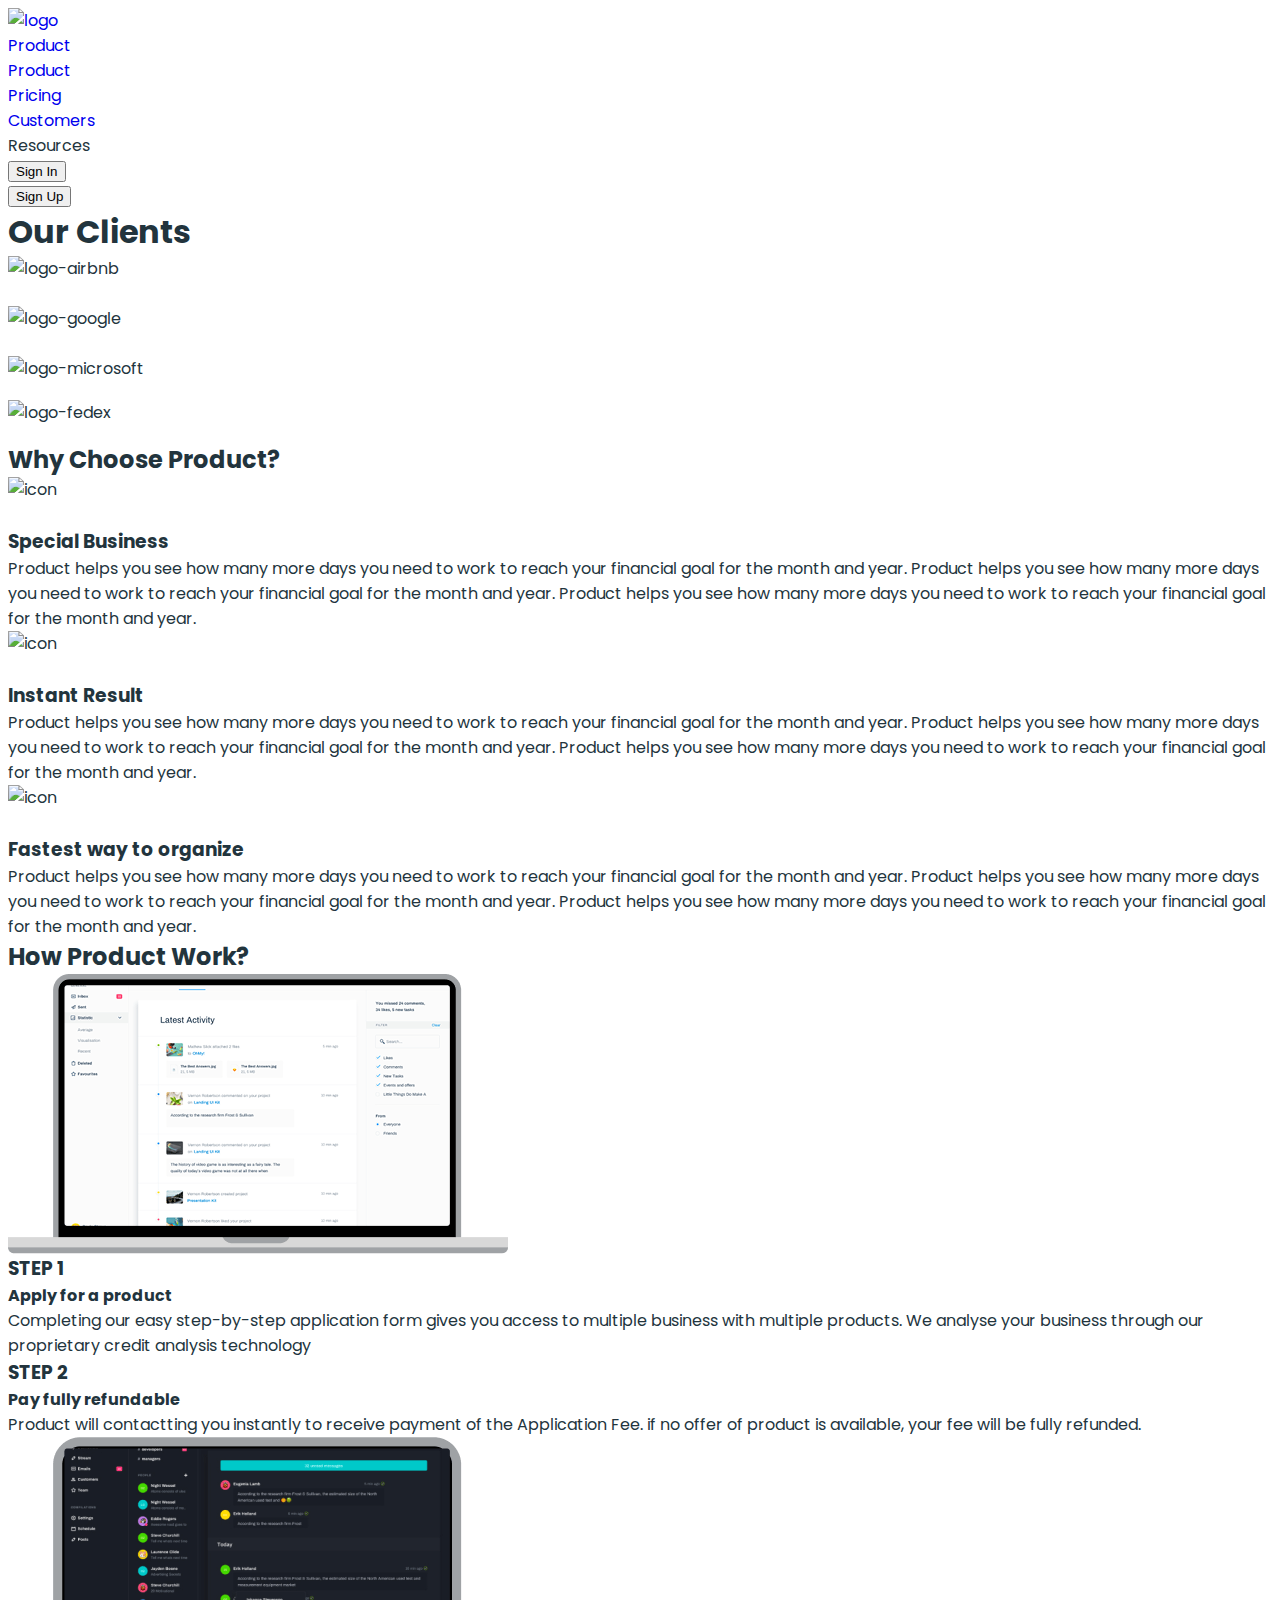
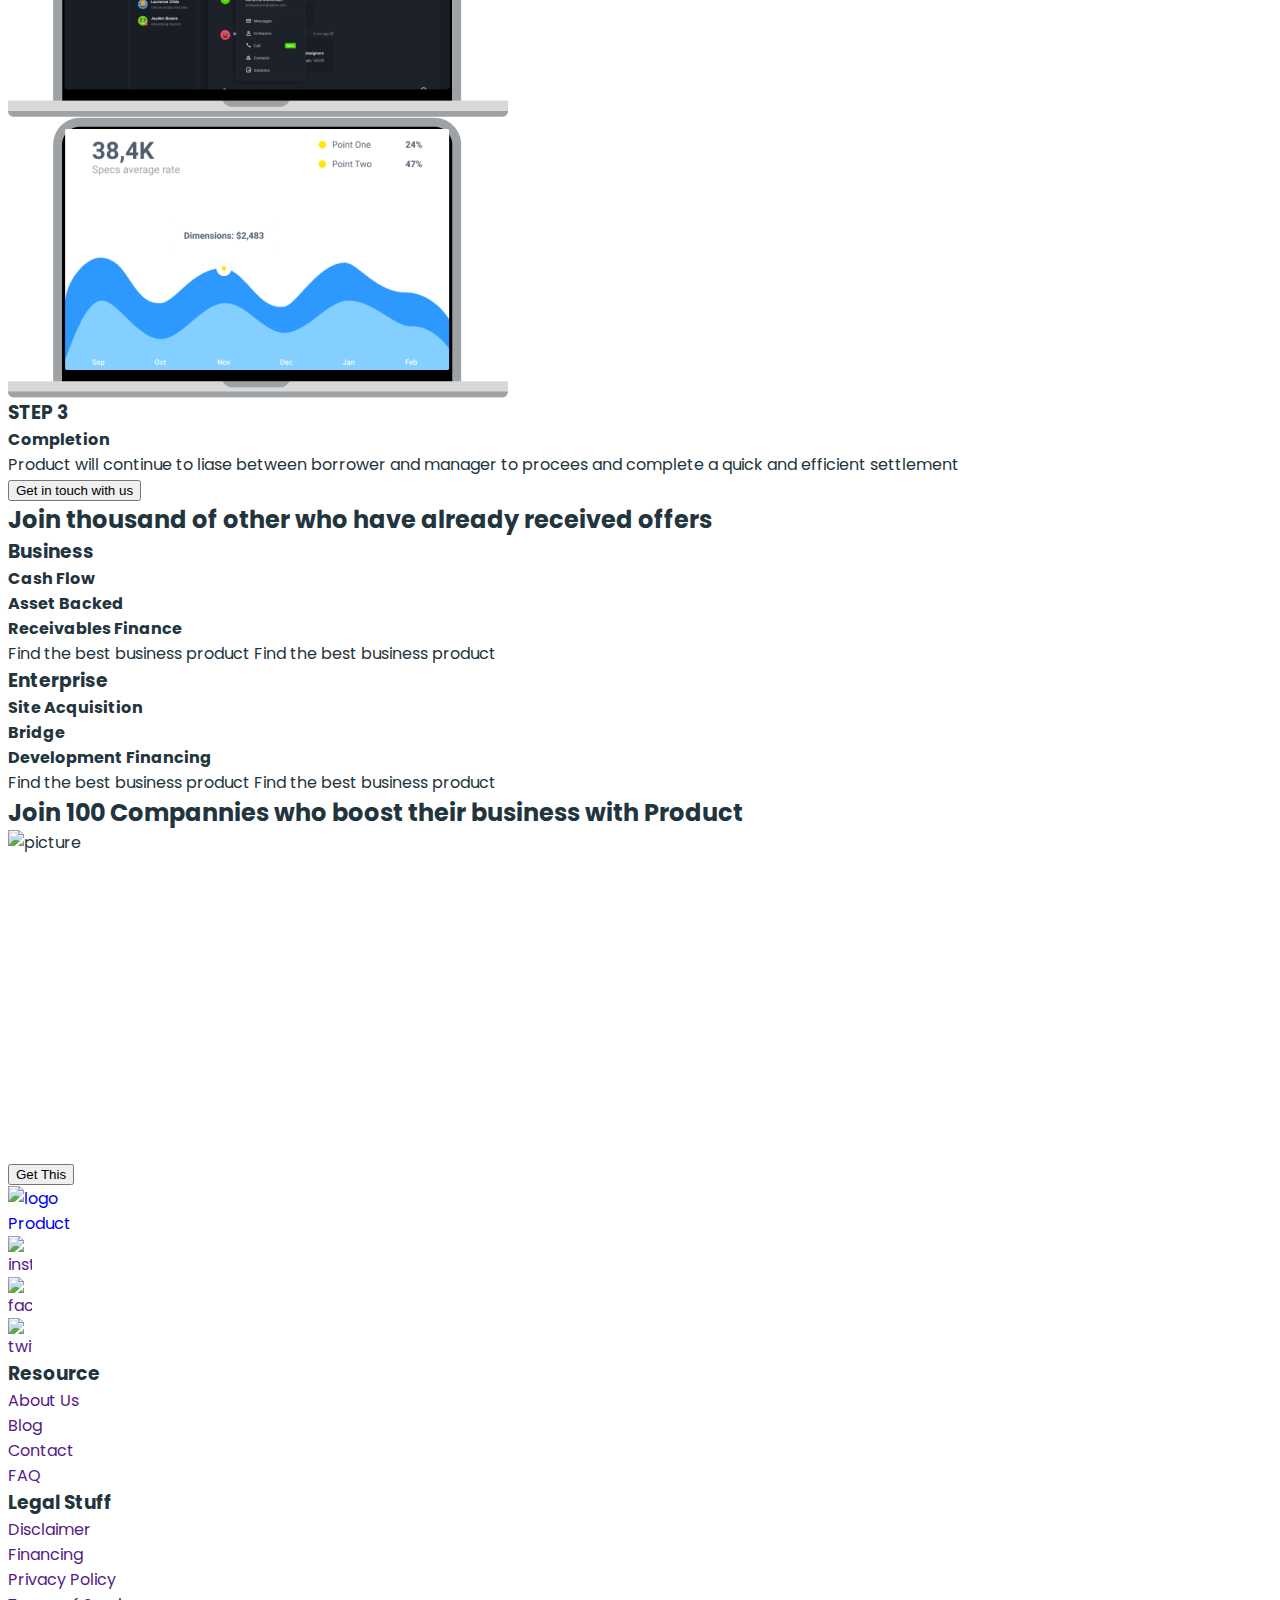
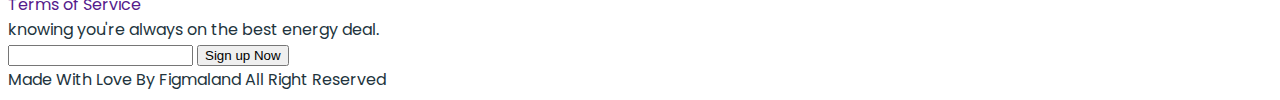
==== customers.html @ 7a098028 "01.03.25" ====
<!DOCTYPE html>
<html lang="en">

<head>
    <meta charset="UTF-8" />
    <meta name="viewport" content="width=device-width, initial-scale=1.0" />
    <link rel="stylesheet" href="https://cdnjs.cloudflare.com/ajax/libs/modern-normalize/3.0.1/modern-normalize.min.css"
        integrity="sha512-q6WgHqiHlKyOqslT/lgBgodhd03Wp4BEqKeW6nNtlOY4quzyG3VoQKFrieaCeSnuVseNKRGpGeDU3qPmabCANg=="
        crossorigin="anonymous" referrerpolicy="no-referrer" />
    <link rel="preconnect" href="https://fonts.googleapis.com">
    <link rel="preconnect" href="https://fonts.gstatic.com" crossorigin>
    <link href="https://fonts.googleapis.com/css2?family=Inter:opsz,wght@500;700&family=Montserrat:wght@400;500;600;700&family=Poppins:wght@400;500;600;700;800&family=Roboto:wght@400;500;700&display=swap" rel="stylesheet">
    <link rel="stylesheet" href="./css/style.css">
    <title>Bisness promotion</title>
</head>

<body>
    <!-- #region header -->
    <header>
        <nav>
            <a href="./index.html"><img src="./images/logo/logo.png" alt="logo" />Product</a>
            <ul>
                <li><a href="./index.html">Product</a></li>
                <li><a href="./pricing.html">Pricing</a></li>
                <li><a href="./customers.html">Customers</a></li>
                <li><a href="./resources.html"></a>Resources</li>
            </ul>
        </nav>
        <ul>
            <li><button type="button">Sign In</button></li>
            <li><button type="button">Sign Up</button></li>
        </ul>
    </header>
    <!-- #endregion header -->
    <main>
        <!-- #region clients -->
        <section>
            <h1>Our Clients</h1>
            <ul>
                <li><img src="./images/logo/logo-airbnb.png" alt="logo-airbnb" width="159" height="50"></li>
                <li><img src="./images/logo/logo-google.png" alt="logo-google" width="146" height="50"></li>
                <li><img src="./images/logo/logo-microsoft.png" alt="logo-microsoft" width="213" height="44"></li>
                <li><img src="./images/logo/logo-fedex.png" alt="logo-fedex" width="140" height="42"></li>
            </ul>
            <!-- #endregion clients -->
        </section>
        <!-- #region choose product -->
        <section>
            <h2>Why Choose Product?</h2>
            <ul>
                <li><img src="./images/logo/icon-one.png" alt="icon" width="50" height="50">
                    <h3>Special Business</h3>
                    <p>Product helps you see how many
                        more days you need to work
                        to reach your financial goal
                        for the month and year.
                        Product helps you see how many
                        more days you need to work
                        to reach your financial goal
                        for the month and year.
                        Product helps you see how many
                        more days you need to work
                        to reach your financial goal
                        for the month and year.</p>
                </li>
                <li><img src="./images/logo/icon-two.png" alt="icon" width="50" height="50">
                    <h3>Instant Result</h3>
                    <p>Product helps you see how many
                        more days you need to work
                        to reach your financial goal
                        for the month and year.
                        Product helps you see how many
                        more days you need to work
                        to reach your financial goal
                        for the month and year.
                        Product helps you see how many
                        more days you need to work
                        to reach your financial goal
                        for the month and year.</p>
                </li>
                <li><img src="./images/logo/icon-three.png" alt="icon" width="50" height="50">
                    <h3>Fastest way to organize</h3>
                    <p>Product helps you see how many
                        more days you need to work
                        to reach your financial goal
                        for the month and year.
                        Product helps you see how many
                        more days you need to work
                        to reach your financial goal
                        for the month and year.
                        Product helps you see how many
                        more days you need to work
                        to reach your financial goal
                        for the month and year.</p>
                </li>
            </ul>
        </section>
        <!-- #end region choose product -->
        <!-- #region product work -->
        <section>
            <h2>How Product Work?</h2>
            <ul>
                <li><img src="./images/customers/mac-one.png" alt="macbook" width="500" height="280">
                    <h3>STEP 1</h3>
                    <h4>Apply for a product</h4>
                    <p>Completing our easy step-by-step application form gives you access to multiple business with
                        multiple
                        products. We analyse your business through our proprietary credit analysis technology </p>
                </li>
                <li>
                    <h3>STEP 2 </h3>
                    <h4>Pay fully refundable</h4>
                    <p>Product will contactting you instantly to receive payment of the Application Fee. if no offer of
                        product
                        is available, your fee will be fully refunded.</p>
                    <img src="./images/customers/mac-two.png" alt="macbook" width="500" height="280">
                </li>
                <li> <img src="./images/customers/mac-three.png" alt="macbook" width="500" height="280">
                    <h3>STEP 3</h3>
                    <h4>Completion</h4>
                    <p>Product will continue to liase between borrower and manager to procees and complete a quick and
                        efficient
                        settlement</p>
                </li>
            </ul>
            <button type="button">Get in touch with us</button>
        </section>
        <!-- #endregion product work -->
        <!-- #region received offers-->
        <section>
            <h2>Join thousand of other who have
                already received offers</h2>
            <ul>
                <li>
                    <img src="./images/logo/icon-business.png" alt="">
                    <h3>Business</h3>
                    <h4>Cash Flow</h4>
                    <h4>Asset Backed</h4>
                    <h4>Receivables Finance</h4>
                    <p>Find the best business product
                        Find the best business product</p>
                </li>
                <li>
                    <img src="./images/logo/icon-enterprise.png" alt="">
                    <h3>Enterprise</h3>
                    <h4>Site Acquisition</h4>
                    <h4>Bridge </h4>
                    <h4>Development Financing</h4>
                    <p>Find the best business product
                        Find the best business product</p>
                </li>
            </ul>
        </section>
        <!-- #endregion received offers-->
        <!-- #region joincompannies-->
        <section>
            <h2>Join 100 Compannies who boost their business with Product</h2>
            <img src="./images/pricing/picture.png" alt="picture" width="351" height="331">
            <button type="button">Get This</button>
        </section>
        <!-- #endregion joincompannies-->
    </main>
    <!-- #region footer-->
    <footer>
        <a href="./index.html"><img src="./images/logo/logo.png" alt="logo" />Product</a>
        <ul>
            <li>
                <a href=""><img src="./images/logo/instagram.png" alt="instagram" width="24" height="24" /></a>
            </li>
            <li>
                <a href=""><img src="./images/logo/facebook.png" alt="facebook" width="24" height="24" /></a>
            </li>
            <li>
                <a href=""><img src="./images/logo/twitter.png" alt="twitter" width="24" height="24" /></a>
            </li>
        </ul>
        <ul>
            <li>
                <ul>
                    <li>
                        <h3>Resource</h3>
                    </li>
                    <li><a href="">About Us</a></li>
                    <li><a href="">Blog</a></li>
                    <li><a href="">Contact</a></li>
                    <li><a href="">FAQ</a></li>
                </ul>
            </li>
            <li>
                <ul>
                    <li>
                        <h3>Legal Stuff</h3>
                    </li>
                    <li><a href="">Disclaimer</a></li>
                    <li><a href="">Financing</a></li>
                    <li><a href="">Privacy Policy</a></li>
                    <li><a href="">Terms of Service</a></li>
                </ul>
            </li>
        </ul>
        <p>knowing you're always on the best energy deal.</p>
        <input type="tel" />
        <button type="submit">Sign up Now</button>
        <p>Made With Love By Figmaland All Right Reserved</p>
    </footer>
    <!-- #endregion footer-->
</body>

</html>
---- css/style.css ----
*,
*::before,
*::after {
  box-sizing: border-box;
}

body {
  color: #22343d;
  background: #fff;
  font-family: 'Poppins', sans-serif;
}

ul,
ol {
  list-style-type: none;
  padding-left: 0;
  margin-top: 0;
  margin-bottom: 0;
}

h1,
h2,
h3,
h4,
h5,
h6,
p {
  margin-top: 0;
  margin-bottom: 0;
}

a {
  text-decoration: none;
}
img {
  display: block;
  max-width: 100%;
  height: auto;
}

.container {
  max-width: 1150px;
  padding: 0 20px;
  margin: 0 auto;
}

/* #region header */

.header-flex {
  display: flex;
  align-items: center;
}
.navigation {
  display: flex;
  align-items: center;
}

.link-header {
  display: flex;
  align-items: center;
  gap: 16px;
  font-weight: 700;
  font-size: 30px;
  line-height: 0.93333;
  color: #173a56;
  padding: 22px 0;
  margin-right: 237px;
}
.nav-list {
  display: flex;
  align-items: center;
  gap: 30px;
}

.nav-list a {
  display: block;
  font-weight: 400;
  font-size: 16px;
  line-height: 1.75;
  color: #22343d;
  padding: 26px 0;
}
.nav-list-item-one a {
  font-weight: 600;
}

.nav-list-button {
  display: flex;
  align-items: center;
  gap: 21px;
  margin-left: auto;
}

.button-one {
  font-weight: 600;
  font-size: 16px;
  text-align: center;
  color: #173a56;
  width: 105px;
  height: 42px;
  background: #fff;
  border-radius: 4px;
  border: 1px solid #bcd0e5;
  cursor: pointer;
}
.button-two {
  border-radius: 4px;
  width: 113px;
  height: 42px;
  background: #02897a;
  font-weight: 600;
  font-size: 16px;
  color: #fff;
  border: none;
  cursor: pointer;
}
/* #endregion header */

/* #region section one */

.section-one {
  padding: 25px 0 100px;
}
.section-one-title {
  font-weight: 700;
  font-size: 40px;
  line-height: 1.5;
  color: #22343d;
  margin-bottom: 18px;
}
.section-one-text {
  font-weight: 400;
  font-size: 18px;
  line-height: 1.55;
  color: #22343d;
  margin-bottom: 45px;
}
.section-one-wrapper-one {
  display: flex;
  align-items: center;
  justify-content: space-between;
  gap: 35px;
}

.section-one-wrapper-two {
  display: flex;
  justify-content: flex-start;
  align-items: center;
  gap: 30px;
}

.section-one-button {
  font-weight: 700;
  font-size: 16px;
  color: #fff;
  border-radius: 4px;
  width: 178px;
  height: 53px;
  background: #02897a;
  border: none;
  cursor: pointer;
}
.link-icon-triangle {
  display: flex;
  gap: 8.6px;
  align-items: center;
}

.link-icon-triangle-text {
  font-weight: 600;
  font-size: 16px;
  text-decoration: underline;
  text-decoration-skip-ink: none;
  color: #02897a;
}

/* #endregion section one */

/* #region section two */
.section-two-container-two {
  max-width: 1030px;
}
.section-two {
  padding-bottom: 50px;
}

.section-two-title {
  max-width: 506px;
  font-weight: 700;
  font-size: 32px;
  text-align: center;
  color: #22343d;
  margin: 0 auto 50px;
}

.section-two-list {
  display: flex;
  justify-content: space-between;
  gap: 30px;
  margin-bottom: 50px;
}

.section-two-list-item {
  width: calc((100% - 90px) / 4);
}

.icon-section-two {
  margin-bottom: 26px;
}

.section-two-list-title {
  margin-bottom: 13px;
  font-weight: 600;
  font-size: 22px;
  color: #22343d;
}
.section-two-list-text {
  font-weight: 400;
  font-size: 16px;
  line-height: 1.625;
  color: #22343d;
  /* line-height: 26px;  */
}

.section-two-button {
  display: block;
  border-radius: 4px;
  width: 175px;
  height: 53px;
  background: #02897a;
  font-weight: 700;
  font-size: 16px;
  color: #fff;
  margin: 0 auto;
  border: none;
  cursor: pointer;
}
/* #endregion section two */

/* #region section three */
.section-three {
  padding: 50px 0 100px;
}

.section-three-container-three {
  display: flex;
  gap: 84px;
  justify-content: space-between;
  align-items: center;
}
.section-three-wrapper {
  max-width: 486px;
  padding: 41px 0;
}
.section-three-title {
  font-family: 'Poppins', sans-serif;
  font-weight: 600;
  font-size: 16px;
  color: #22343d;
}

.section-three-title-span {
  display: block;
  margin-top: 8px;
  font-weight: 700;
  font-size: 32px;
}
.section-three-text {
  margin-top: 25px;
  font-family: 'Poppins', sans-serif;
  font-weight: 400;
  font-size: 16px;
  line-height: 1.625;
  color: #22343d;
}
.section-three-list {
  margin-top: 30px;
}
.section-three-list-item:nth-child(2) {
  margin-top: 25px;
}
.section-three-list-item-text {
  margin-top: 12px;
  font-weight: 400;
  font-size: 16px;
  line-height: 1.625;
  color: #22343d;
}
.section-three-list-item-tittle {
  font-weight: 600;
  font-size: 16px;
  line-height: 1.625;
  color: #22343d;
}

/* #endregion section three */

/* #region section four */

.section-four {
  padding-bottom: 100px;
}
.section-four-wrapper-one {
  display: flex;
  gap: 84px;
  justify-content: space-between;
  align-items: center;
}
.section-four-wrapper-two {
  padding: 41px 35px 40px 0;
  max-width: 448px;
}
.section-four-title {
  font-weight: 600;
  font-size: 16px;
  color: #22343d;
}

.section-four-title-span {
  display: block;
  font-weight: 700;
  font-size: 32px;
  color: #22343d;
  margin-top: 8px;
}

.section-four-text {
  font-weight: 400;
  font-size: 16px;
  line-height: 1.625;
  color: #22343d;
  margin-top: 25px;
}
.section-four-list {
  margin-top: 30px;
}
.section-four-list-item {
  display: flex;
  justify-content: flex-start;
  align-items: center;
  gap: 30px;
}
.section-four-list-item:not(:last-child) {
  margin-bottom: 25px;
}
.section-four-list-item-text {
  font-weight: 400;
  font-size: 16px;
  line-height: 1.625;
  color: #22343d;
}

/* #endregion section four */

/* #region section five */
.section-five {
  padding-bottom: 150px;
}

.section-five-wrapper-one {
  display: flex;
  justify-content: space-between;
  align-items: center;
  gap: 84px;
}

.section-five-wrapper-two {
  padding: 41px 0;
  max-width: 434px;
}
.section-five-title {
  font-weight: 600;
  font-size: 16px;
  color: #22343d;
}
.section-five-title-span {
  font-weight: 700;
  font-size: 32px;
  color: #22343d;
  display: block;
  margin-top: 8px;
}

.section-five-text {
  font-weight: 400;
  font-size: 16px;
  line-height: 1.625;
  color: #22343d;
  margin-top: 25px;
}

.section-five-list {
  margin-top: 30px;
}

.section-five-list-item:last-child {
  margin-top: 25px;
}
.section-five-list-item-title {
  font-weight: 600;
  font-size: 16px;
  line-height: 1.625;
  color: #22343d;
}
.section-five-list-item-text {
  margin-top: 12px;
  font-weight: 400;
  font-size: 16px;
  line-height: 1.625;
  color: #22343d;
}

/* #endregion section five */

/* #region section six */
.section-six {
  padding-bottom: 100px;
}
.section-six-wrapper-one {
  max-width: 916px;
  margin: 0 auto;
}

.section-six-title {
  font-weight: 700;
  font-size: 32px;
  text-align: center;
  color: #22343d;
  margin: 0 auto 25px;
}

.section-six-text {
  font-weight: 500;
  font-size: 16px;
  line-height: 1.625;
  text-align: center;
  color: #22343d;
  margin: 0 auto;
  max-width: 542px;
}

.section-six-list {
  display: flex;
  justify-content: space-between;
  flex-wrap: wrap;
  row-gap: 25px;
  gap: 25px;
  margin-top: 40px;
}

.section-six-list-item {
  display: flex;
  gap: 20px;
  justify-content: flex-start;
  align-items: center;
  width: calc((100% - 91px) / 2);
}
.section-six-list-item:nth-child(2),
.section-six-list-item:nth-child(3) {
  flex-direction: row-reverse;
}
.section-six-span {
  /* position: relative; */
  width: 281px;
  height: 50px;
  box-shadow: 2px 2px 10px 0 rgba(23, 58, 86, 0.15);
  background-color: #fff;
  border-radius: 50px;
}
.section-six-list-item-text {
  font-weight: 500;
  font-size: 16px;
  text-align: center;
  color: #2f281e;
  padding: 13px 0;
  /* position: absolute;
  top: 50%;
  left: 50%;
  transform: translate(-50%, -50%); */
}

.section-six-btn {
  display: block;
  margin: 50px auto 0;
  font-weight: 700;
  font-size: 16px;
  color: #fff;
  border-radius: 4px;
  width: 216px;
  height: 53px;
  background: #02897a;
  border: none;
  cursor: pointer;
}
/* #endregion section six */

/* #region section seven */
.section-seven {
  padding-bottom: 171px;
}
.section-seven-title {
  font-weight: 700;
  font-size: 34px;
  color: #22343d;
  margin-bottom: 10px;
}
.section-seven-text {
  margin-bottom: 40px;
  font-weight: 500;
  font-size: 16px;
  line-height: 1.625;
  color: #22343d;
  max-width: 419px;
}
.section-seven-list {
  display: flex;
  justify-content: space-between;
  gap: 30px;
}
.section-seven-wrapper-one {
  width: 100%;
  padding-right: 50px;
}
.section-seven-list-item {
  width: calc((100% - 60px) / 3);
  display: flex;
  flex-direction: column;
  align-items: center;
  gap: 24px;
}
.section-seven-list-item:nth-child(2) .section-seven-list-item-title {
  color: #02897a;
}
.section-seven-list-item-text {
  font-weight: 400;
  font-size: 16px;
  line-height: 1.75;
  color: #22343d;
}
.section-seven-span {
  font-weight: 700;
}

.section-seven-list-item-title {
  font-weight: 700;
  font-size: 24px;
  line-height: 1.66;
  color: #22343d;
}

/* #endregion section seven */

/* #region section eight */
.section-eight {
  padding-bottom: 100px;
}
.section-eight-title {
  margin-bottom: 10px;
  text-align: center;
  font-weight: 700;
  font-size: 34px;
  color: #22343d;
}
.section-eight-text {
  margin-bottom: 40px;
  text-align: center;
  font-weight: 500;
  font-size: 16px;
  color: #22343d;
}

.section-eight-list {
  display: flex;
  gap: 72px;
  justify-content: space-between;
}
.section-eight-list-item {
  width: calc((100% - 144px) / 3);
  padding: 32px 0;
  border-radius: 8px;
  box-shadow: 0 2px 8px 0 rgba(0, 0, 0, 0.25);
  background: #fff;
  display: flex;
  flex-direction: column;
  align-items: center;
  justify-content: space-between;

}

.section-eight-list-title {
  font-weight: 700;
  font-size: 24px;
  line-height: 1.67;
  color: #22343d;
  text-align: center;
  margin-bottom: 8px;
}
.section-eight-list-text {
  font-family: 'Montserrat', sans-serif;
  text-align: center;
  font-weight: 400;
  font-size: 16px;
  line-height: 2.5;
  color: #22343d;
}
.section-eight-list-container {
  display: flex;
  gap: 10px;
  min-width: 157px;
  justify-content: space-between;
  align-items: center;
}
.section-eight-list-subcontainer {
}
.section-eight-list-sign {
  font-family: 'Inter', sans-serif;
  font-weight: 700;
  font-size: 24px;
  line-height: 1.25;
  letter-spacing: 0em;
  color: #02897a;
}
.section-eight-list-subtitle {
  font-family: 'Montserrat', sans-serif;
  font-weight: 700;
  font-size: 76px;
  line-height: 1.32;
  letter-spacing: 0em;
  text-align: center;
  color: #02897a;
}
.section-eight-list-subtext {
  font-family: 'Montserrat', sans-serif;
  font-weight: 400;
  font-size: 16px;
  line-height: 1.1875;
  letter-spacing: 0.01em;
  color: #afafaf;
}

.section-eight-list-container {
}
/* #endregion section eight */
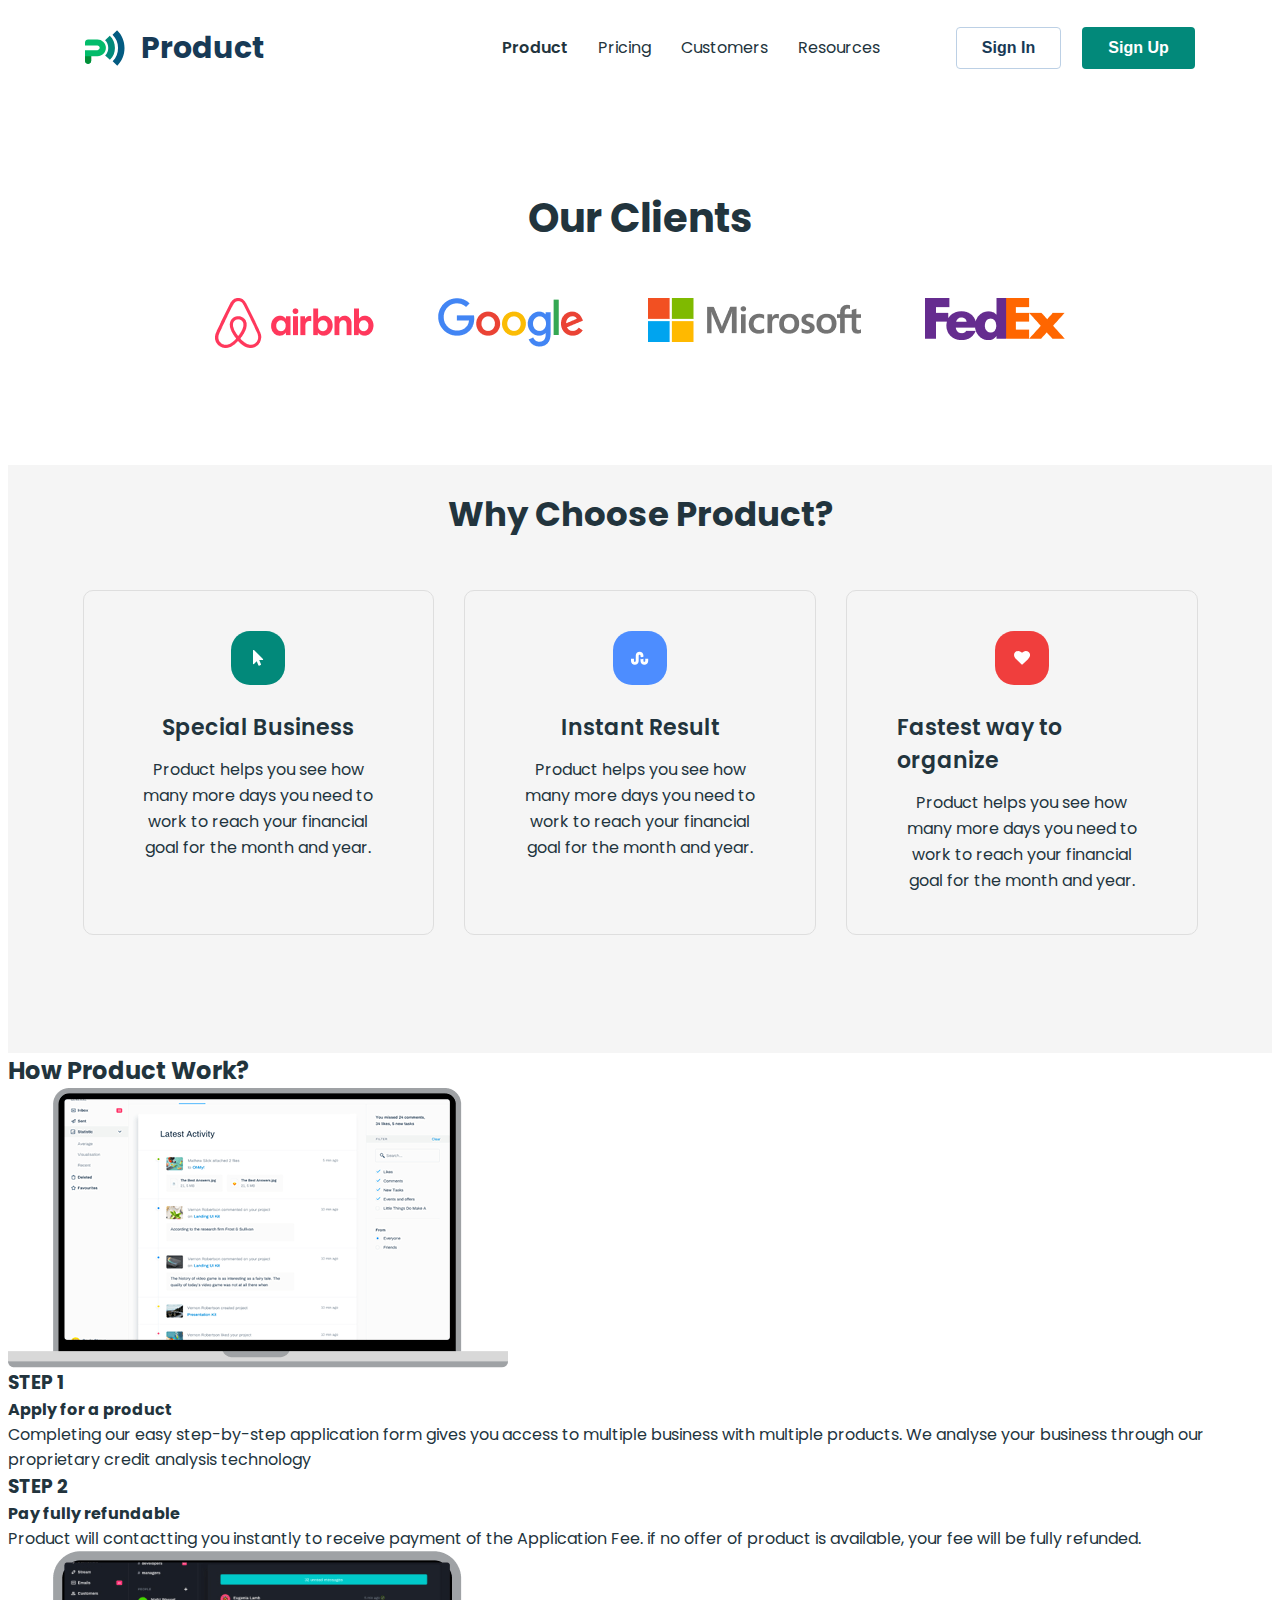
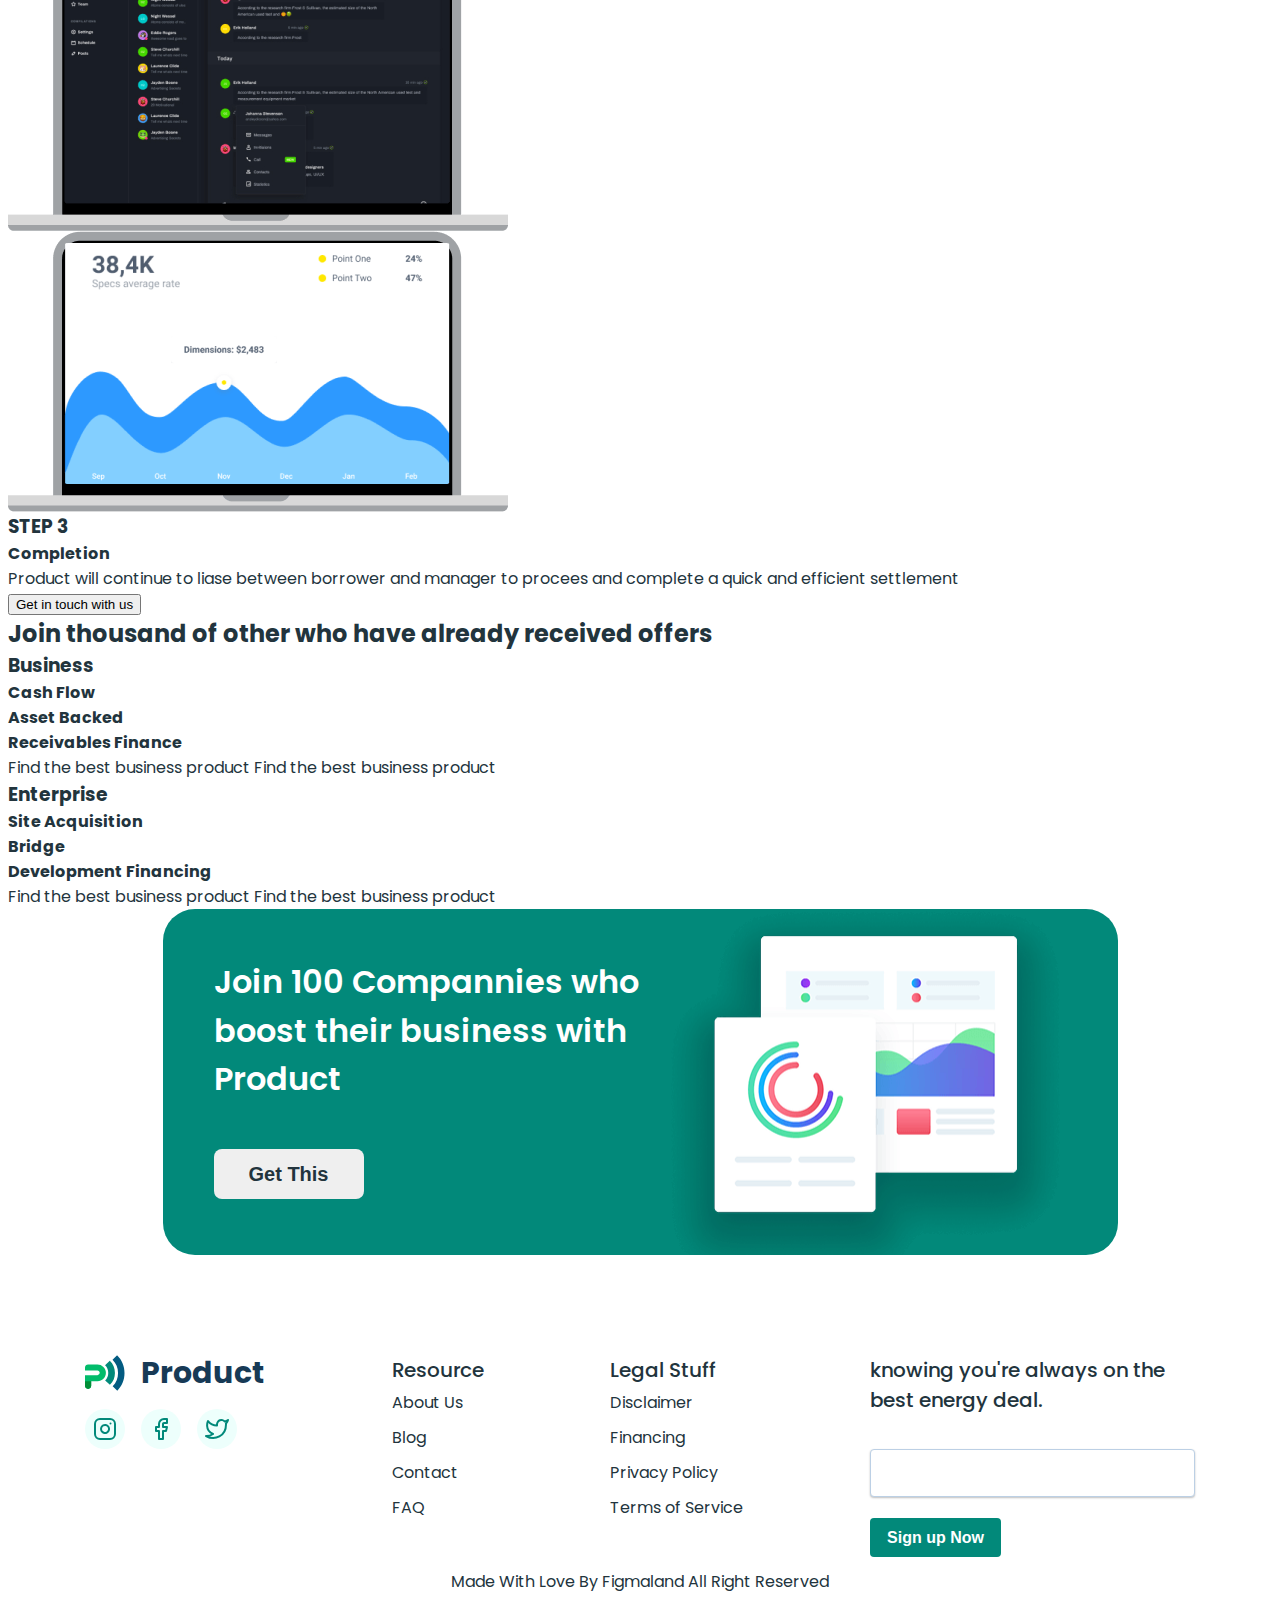
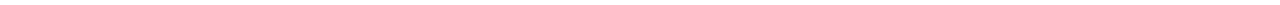
==== commit 9d50a4f5: "15.03.25 2" ====
--- a/customers.html
+++ b/customers.html
@@ -9,91 +9,102 @@
         crossorigin="anonymous" referrerpolicy="no-referrer" />
     <link rel="preconnect" href="https://fonts.googleapis.com">
     <link rel="preconnect" href="https://fonts.gstatic.com" crossorigin>
-    <link href="https://fonts.googleapis.com/css2?family=Inter:opsz,wght@500;700&family=Montserrat:wght@400;500;600;700&family=Poppins:wght@400;500;600;700;800&family=Roboto:wght@400;500;700&display=swap" rel="stylesheet">
+    <link
+        href="https://fonts.googleapis.com/css2?family=Inter:opsz,wght@500;700&family=Montserrat:wght@400;500;600;700&family=Poppins:wght@400;500;600;700;800&family=Roboto:wght@400;500;700&display=swap"
+        rel="stylesheet">
     <link rel="stylesheet" href="./css/style.css">
     <title>Bisness promotion</title>
 </head>
 
 <body>
     <!-- #region header -->
-    <header>
-        <nav>
-            <a href="./index.html"><img src="./images/logo/logo.png" alt="logo" />Product</a>
-            <ul>
-                <li><a href="./index.html">Product</a></li>
-                <li><a href="./pricing.html">Pricing</a></li>
-                <li><a href="./customers.html">Customers</a></li>
-                <li><a href="./resources.html"></a>Resources</li>
-            </ul>
-        </nav>
-        <ul>
-            <li><button type="button">Sign In</button></li>
-            <li><button type="button">Sign Up</button></li>
-        </ul>
+    <header class="header">
+        <div class="container header-flex">
+            <nav class="navigation">
+                <a href="./index.html" class="link-header"><svg class="icon-logo" width="40" height="36">
+                        <use href="./images/icons.svg#icon-logo"></use>
+                    </svg>Product</a>
+                <ul class="nav-list">
+                    <li class="nav-list-item-one">
+                        <a href="./index.html">Product</a>
+                    </li>
+                    <li class="nav-list-item"><a href="./pricing.html">Pricing</a></li>
+                    <li class="nav-list-item">
+                        <a href="./customers.html">Customers</a>
+                    </li>
+                    <li class="nav-list-item">
+                        <a href="./resources.html">Resources</a>
+                    </li>
+                </ul>
+            </nav>
+            <ul class="nav-list-button">
+                <li><button type="button" class="button-one">Sign In</button></li>
+                <li><button type="button" class="button-two">Sign Up</button></li>
+            </ul>
+        </div>
     </header>
     <!-- #endregion header -->
     <main>
-        <!-- #region clients -->
-        <section>
-            <h1>Our Clients</h1>
-            <ul>
-                <li><img src="./images/logo/logo-airbnb.png" alt="logo-airbnb" width="159" height="50"></li>
-                <li><img src="./images/logo/logo-google.png" alt="logo-google" width="146" height="50"></li>
-                <li><img src="./images/logo/logo-microsoft.png" alt="logo-microsoft" width="213" height="44"></li>
-                <li><img src="./images/logo/logo-fedex.png" alt="logo-fedex" width="140" height="42"></li>
-            </ul>
-            <!-- #endregion clients -->
+        <!-- #region our-clients -->
+        <section class="section-clients">
+            <h1 class="section-clients-title">Our Clients</h1>
+            <ul class="section-clients-list">
+                <li><img src="./images/customers/airbnb.png" alt="logo-airbnb" width="159" height="50"></li>
+                <li><img src="./images/customers/google.png" alt="logo-google" width="146" height="50"></li>
+                <li><img src="./images/customers/microsoft.png" alt="logo-microsoft" width="213" height="44"></li>
+                <li><img src="./images/customers/fedex.png" alt="logo-fedex" width="140" height="42"></li>
+            </ul>
+            <!-- #endregion our-clients -->
         </section>
         <!-- #region choose product -->
-        <section>
-            <h2>Why Choose Product?</h2>
-            <ul>
-                <li><img src="./images/logo/icon-one.png" alt="icon" width="50" height="50">
-                    <h3>Special Business</h3>
-                    <p>Product helps you see how many
-                        more days you need to work
-                        to reach your financial goal
-                        for the month and year.
-                        Product helps you see how many
-                        more days you need to work
-                        to reach your financial goal
-                        for the month and year.
-                        Product helps you see how many
-                        more days you need to work
-                        to reach your financial goal
-                        for the month and year.</p>
-                </li>
-                <li><img src="./images/logo/icon-two.png" alt="icon" width="50" height="50">
-                    <h3>Instant Result</h3>
-                    <p>Product helps you see how many
-                        more days you need to work
-                        to reach your financial goal
-                        for the month and year.
-                        Product helps you see how many
-                        more days you need to work
-                        to reach your financial goal
-                        for the month and year.
-                        Product helps you see how many
-                        more days you need to work
-                        to reach your financial goal
-                        for the month and year.</p>
-                </li>
-                <li><img src="./images/logo/icon-three.png" alt="icon" width="50" height="50">
-                    <h3>Fastest way to organize</h3>
-                    <p>Product helps you see how many
-                        more days you need to work
-                        to reach your financial goal
-                        for the month and year.
-                        Product helps you see how many
-                        more days you need to work
-                        to reach your financial goal
-                        for the month and year.
-                        Product helps you see how many
-                        more days you need to work
-                        to reach your financial goal
-                        for the month and year.</p>
-                </li>
-            </ul>
+        <section class="section-choose-product">
+            <div class="container section-choose-product-container">
+                <h2 class="section-choose-product-title">Why Choose Product?</h2>
+                <ul class="section-two-list">
+                    <li class="section-two-list-item section-choose-product-list">
+                        <span class="span-section-two">
+                            <svg class="icon-section-two" width="11" height="18">
+                                <use href="./images/icons.svg#icon-arrow"></use>
+                            </svg>
+                        </span>
+                        <h3 class="section-two-list-title">Special Business</h3>
+                        <p class="section-two-list-text section-choose-product-item-text">
+                            Product helps you see how many
+                            more days you need to work
+                            to reach your financial goal
+                            for the month and year.
+                        </p>
+                    </li>
+                    <li class="section-two-list-item section-choose-product-list">
+                        <span class="span-section-two span-two-section-two">
+                            <svg class="icon-section-two" width="18" height="18">
+                                <use href="./images/icons.svg#icon-scale"></use>
+                            </svg>
+                        </span>
+                        <h3 class="section-two-list-title">Instant Result</h3>
+                        <p class="section-two-list-text section-choose-product-item-text">
+                            Product helps you see how many
+                            more days you need to work
+                            to reach your financial goal
+                            for the month and year.
+                        </p>
+                    </li>
+                    <li class="section-two-list-item section-choose-product-list">
+                        <span class="span-section-two span-three-section-two span-three-customer">
+                            <svg class="icon-section-two" width="16" height="18">
+                                <use href="./images/icons.svg#icon-heart"></use>
+                            </svg>
+                        </span>
+                        <h3 class="section-two-list-title">Fastest way to organize</h3>
+                        <p class="section-two-list-text section-choose-product-item-text">
+                            Product helps you see how many
+                            more days you need to work
+                            to reach your financial goal
+                            for the month and year.
+                        </p>
+                    </li>
+                </ul>
+            </div>
         </section>
         <!-- #end region choose product -->
         <!-- #region product work -->
@@ -152,58 +163,85 @@
             </ul>
         </section>
         <!-- #endregion received offers-->
-        <!-- #region joincompannies-->
-        <section>
-            <h2>Join 100 Compannies who boost their business with Product</h2>
-            <img src="./images/pricing/picture.png" alt="picture" width="351" height="331">
-            <button type="button">Get This</button>
-        </section>
-        <!-- #endregion joincompannies-->
+        <!-- #region section ten-->
+        <section class="section-ten">
+            <div class="container-ten">
+                <h2 class="visually-hidden">Hidden heading section</h2>
+                <div class="section-ten-wrapper-one">
+                    <h3 class="section-ten-title">
+                        Join 100 Compannies who boost their business with Product
+                    </h3>
+                    <button type="button" class="section-ten-btn section-ten-btn-customer">Get This</button>
+                </div>
+                <img src="./images/product/screen-product.png" alt="screen" />
+            </div>
+        </section>
+        <!-- #endregion section ten -->
     </main>
-    <!-- #region footer-->
+    <!--#region footer-->
     <footer>
-        <a href="./index.html"><img src="./images/logo/logo.png" alt="logo" />Product</a>
-        <ul>
-            <li>
-                <a href=""><img src="./images/logo/instagram.png" alt="instagram" width="24" height="24" /></a>
-            </li>
-            <li>
-                <a href=""><img src="./images/logo/facebook.png" alt="facebook" width="24" height="24" /></a>
-            </li>
-            <li>
-                <a href=""><img src="./images/logo/twitter.png" alt="twitter" width="24" height="24" /></a>
-            </li>
-        </ul>
-        <ul>
-            <li>
-                <ul>
-                    <li>
-                        <h3>Resource</h3>
-                    </li>
-                    <li><a href="">About Us</a></li>
-                    <li><a href="">Blog</a></li>
-                    <li><a href="">Contact</a></li>
-                    <li><a href="">FAQ</a></li>
-                </ul>
-            </li>
-            <li>
-                <ul>
-                    <li>
-                        <h3>Legal Stuff</h3>
-                    </li>
-                    <li><a href="">Disclaimer</a></li>
-                    <li><a href="">Financing</a></li>
-                    <li><a href="">Privacy Policy</a></li>
-                    <li><a href="">Terms of Service</a></li>
-                </ul>
-            </li>
-        </ul>
-        <p>knowing you're always on the best energy deal.</p>
-        <input type="tel" />
-        <button type="submit">Sign up Now</button>
-        <p>Made With Love By Figmaland All Right Reserved</p>
+        <div class="container">
+            <div class="footer-container">
+                <div class="footer-container-logo">
+                    <a href="./index.html" class="footer-link">
+                        <svg class="icon-logo" width="40" height="36">
+                            <use href="./images/icons.svg#icon-logo"></use>
+                        </svg>Product</a>
+                    <ul class="footer-list">
+                        <li>
+                            <a href="#" class="footer-link-icon">
+                                <svg class="icon-footer" width="24" height="24">
+                                    <use href="./images/icons.svg#icon-instagram"></use>
+                                </svg>
+                            </a>
+                        </li>
+                        <li>
+                            <a href="#" class="footer-link-icon">
+                                <svg class="icon-footer" width="24" height="24">
+                                    <use href="./images/icons.svg#icon-facebook"></use>
+                                </svg>
+                            </a>
+                        </li>
+                        <li>
+                            <a href="#" class="footer-link-icon">
+                                <svg class="icon-footer" width="24" height="24">
+                                    <use href="./images/icons.svg#icon-twitter"></use>
+                                </svg>
+                            </a>
+                        </li>
+                    </ul>
+                </div>
+                <div class="footer-container-resource-legal">
+                    <h3 class="footer-container-item-title">Resource</h3>
+                    <ul>
+                        <li><a href="#" class="footer-container-item-link">About Us</a></li>
+                        <li><a href="#" class="footer-container-item-link">Blog</a></li>
+                        <li><a href="#" class="footer-container-item-link">Contact</a></li>
+                        <li><a href="#" class="footer-container-item-link">FAQ</a></li>
+                    </ul>
+                </div>
+                <div class="footer-container-resource-legal">
+                    <h3 class="footer-container-item-title">Legal Stuff</h3>
+                    <ul>
+                        <li><a href="#" class="footer-container-item-link">Disclaimer</a></li>
+                        <li><a href="#" class="footer-container-item-link">Financing</a></li>
+                        <li><a href="#" class="footer-container-item-link">Privacy Policy</a></li>
+                        <li><a href="#" class="footer-container-item-link">Terms of Service</a></li>
+                    </ul>
+                </div>
+                <form action="#" class="footer-form">
+                    <h3 class="footer-container-form-title footer-container-form-title-customer">knowing you're always
+                        on the best energy deal.</h3>
+                    <div class="footer-form-input-wrapper footer-form-input-wrapper-customer"><input type="tel"
+                            class="footer-form-input footer-form-input-customer" />
+                    </div>
+                    <button type="submit" class="footer-form-btn">Sign up Now</button>
+                </form>
+            </div>
+            <p class="footer-end-text">Made With Love By Figmaland All Right Reserved</p>
+        </div>
     </footer>
-    <!-- #endregion footer-->
+    <!--#endregion footer-->
 </body>
 
 </html>--- a/css/style.css
+++ b/css/style.css
@@ -162,10 +162,13 @@
 }
 .link-icon-triangle {
   display: flex;
-  gap: 8.6px;
-  align-items: center;
-}
-
+  gap: 8.7px;
+  align-items: center;
+}
+.icon-triangle {
+  border-radius: 2px;
+  fill: #02897a;
+}
 .link-icon-triangle-text {
   font-weight: 600;
   font-size: 16px;
@@ -203,9 +206,27 @@
 .section-two-list-item {
   width: calc((100% - 90px) / 4);
 }
-
+.span-section-two {
+  display: flex;
+  justify-content: center;
+  align-items: center;
+  border-radius: 19px;
+  width: 54px;
+  height: 54px;
+  background: #02897a;
+  margin-bottom: 26px;
+}
+.span-two-section-two {
+  background: #4d8dff;
+}
+.span-three-section-two {
+  background: #740a76;
+}
+.span-four-section-two {
+  background: #f03e3d;
+}
 .icon-section-two {
-  margin-bottom: 26px;
+  fill: #fff;
 }
 
 .section-two-list-title {
@@ -217,9 +238,8 @@
 .section-two-list-text {
   font-weight: 400;
   font-size: 16px;
-  line-height: 1.625;
-  color: #22343d;
-  /* line-height: 26px;  */
+  line-height: 1.63;
+  color: #22343d;
 }
 
 .section-two-button {
@@ -303,12 +323,12 @@
 .section-four-wrapper-one {
   display: flex;
   gap: 84px;
-  justify-content: space-between;
+  justify-content: flex-start;
   align-items: center;
 }
 .section-four-wrapper-two {
   padding: 41px 35px 40px 0;
-  max-width: 448px;
+  max-width: 440px;
 }
 .section-four-title {
   font-weight: 600;
@@ -340,6 +360,29 @@
   align-items: center;
   gap: 30px;
 }
+.section-four-icon-container {
+  border: 2.92px solid #fff;
+  border-radius: 14px;
+  width: 35px;
+  height: 35px;
+  background-color: #f90;
+  display: flex;
+  justify-content: center;
+  align-items: center;
+  flex-shrink: 0;
+}
+.section-four-list-item:nth-child(2) .section-four-icon-container {
+  background-color: #f03e3d;
+}
+
+.section-four-list-item:nth-child(3) .section-four-icon-container {
+  background-color: #4d8dff;
+}
+
+.section-four-icon {
+  fill: #fff;
+}
+
 .section-four-list-item:not(:last-child) {
   margin-bottom: 25px;
 }
@@ -444,7 +487,6 @@
   justify-content: space-between;
   flex-wrap: wrap;
   row-gap: 25px;
-  gap: 25px;
   margin-top: 40px;
 }
 
@@ -459,24 +501,17 @@
 .section-six-list-item:nth-child(3) {
   flex-direction: row-reverse;
 }
-.section-six-span {
-  /* position: relative; */
+
+.section-six-list-item-text {
   width: 281px;
-  height: 50px;
   box-shadow: 2px 2px 10px 0 rgba(23, 58, 86, 0.15);
   background-color: #fff;
   border-radius: 50px;
-}
-.section-six-list-item-text {
   font-weight: 500;
   font-size: 16px;
   text-align: center;
   color: #2f281e;
   padding: 13px 0;
-  /* position: absolute;
-  top: 50%;
-  left: 50%;
-  transform: translate(-50%, -50%); */
 }
 
 .section-six-btn {
@@ -584,7 +619,6 @@
   flex-direction: column;
   align-items: center;
   justify-content: space-between;
-
 }
 
 .section-eight-list-title {
@@ -602,15 +636,42 @@
   font-size: 16px;
   line-height: 2.5;
   color: #22343d;
-}
+  margin-bottom: 16px;
+}
+
+.section-eight-list-item:nth-child(2) {
+  background: #02897a;
+}
+.section-eight-list-item:nth-child(2) > .section-eight-list-title {
+  font-family: 'Montserrat', sans-serif;
+  color: #fff;
+}
+.section-eight-list-item:nth-child(2) .section-eight-list-text {
+  color: #fff;
+}
+
+.section-eight-list-item:nth-child(3) > .section-eight-list-title {
+  font-family: 'Montserrat', sans-serif;
+}
+
 .section-eight-list-container {
   display: flex;
-  gap: 10px;
-  min-width: 157px;
-  justify-content: space-between;
-  align-items: center;
+  justify-content: space-between;
+  align-items: center;
+  margin-bottom: 16px;
 }
 .section-eight-list-subcontainer {
+  display: flex;
+  flex-direction: column;
+  justify-content: space-between;
+  align-items: flex-start;
+  gap: 4px;
+}
+.section-eight-list-subcontainer {
+  margin-left: 7px;
+}
+.section-eight-list-item:nth-child(2) .section-eight-list-subcontainer {
+  margin-left: 10px;
 }
 .section-eight-list-sign {
   font-family: 'Inter', sans-serif;
@@ -638,6 +699,376 @@
   color: #afafaf;
 }
 
-.section-eight-list-container {
+.section-eight-list-item:nth-child(2) .section-eight-list-subtitle {
+  font-weight: 700;
+  font-size: 76px;
+  line-height: 1.32;
+  letter-spacing: 0em;
+  text-align: center;
+  color: #fff;
+}
+.section-eight-list-item:nth-child(2) .section-eight-list-sign {
+  font-weight: 700;
+  font-size: 24px;
+  line-height: 1.25;
+  letter-spacing: 0em;
+  color: #fff;
+}
+.section-eight-list-item:nth-child(2) .section-eight-list-subtext {
+  font-family: 'Montserrat', sans-serif;
+  font-weight: 400;
+  font-size: 16px;
+  line-height: 1.19;
+  letter-spacing: 0.01em;
+  color: #e0e0e0;
+}
+.section-eight-endlist {
+  display: flex;
+  flex-direction: column;
+  gap: 16px;
+  justify-content: space-between;
+  align-items: center;
+  margin-bottom: 30px;
+}
+
+.section-eight-endlist-item {
+  font-family: 'Montserrat', sans-serif;
+  font-weight: 500;
+  font-size: 16px;
+  line-height: 1.38;
+  letter-spacing: 0.01em;
+  color: #22343d;
+}
+.section-eight-btn {
+  border-radius: 8px;
+  width: 139px;
+  height: 44px;
+  background: #02897a;
+  font-family: 'Montserrat', sans-serif;
+  font-weight: 600;
+  font-size: 18px;
+  color: #fff;
+  border: none;
+}
+.section-eight-list-item:nth-child(2) .section-eight-btn {
+  background: #fff;
+  color: #02897a;
 }
 /* #endregion section eight */
+
+/* #region section nine */
+.section-nine {
+  padding-bottom: 100px;
+}
+.section-nine-wrapper-one {
+  max-width: 1130px;
+}
+.section-nine-list {
+  display: flex;
+  gap: 65px;
+  justify-content: space-between;
+  align-items: flex-end;
+}
+.section-nine-list-item {
+  padding: 28px 26px;
+  width: calc((100% - 129px) / 3);
+}
+
+.section-nine-title {
+  font-weight: 700;
+  font-size: 32px;
+  line-height: 1.78125;
+  letter-spacing: 0.01em;
+  color: #22343d;
+  text-align: center;
+  margin-bottom: 10px;
+}
+.section-nine-text {
+  font-weight: 500;
+  font-size: 16px;
+  line-height: 1.75;
+  letter-spacing: 0.01em;
+  text-align: center;
+  color: #22343d;
+  max-width: 537px;
+  margin: 0 auto 40px;
+}
+.section-nine-star-list {
+  display: flex;
+  justify-content: flex-start;
+  align-items: center;
+  margin-bottom: 16px;
+}
+.icon-star {
+  fill: #f3cd03;
+}
+.section-nine-list-text {
+  font-weight: 400;
+  font-size: 16px;
+  line-height: 1.75;
+  letter-spacing: 0.01em;
+  color: #737373;
+  margin-bottom: 16px;
+}
+
+.section-nine-list-subtitle {
+  font-weight: 600;
+  font-size: 16px;
+  line-height: 1.5;
+  letter-spacing: 0.01em;
+  color: #02897a;
+}
+.section-nine-list-subtext {
+  font-weight: 500;
+  font-size: 14px;
+  line-height: 1.71;
+  letter-spacing: 0.01em;
+  color: #252b42;
+}
+
+.section-nine-list-container {
+  display: flex;
+  justify-content: flex-start;
+  align-items: center;
+  gap: 14px;
+}
+
+/* #endregion section nine */
+
+/* #region section ten */
+.section-ten {
+  padding-bottom: 100px;
+}
+
+.container-ten {
+  margin: 0 auto;
+  padding: 0 46px 0 51px;
+  border-radius: 32px;
+  max-width: 955px;
+  background-color: #02897a;
+  display: flex;
+  gap: 10px;
+  justify-content: center;
+}
+.section-ten-wrapper-one {
+  padding: 49px 0 56px 0;
+}
+
+.visually-hidden {
+  position: absolute;
+  width: 1px;
+  height: 1px;
+  margin: -1px;
+  border: 0;
+  padding: 0;
+  white-space: nowrap;
+  clip-path: inset(100%);
+  clip: rect(0 0 0 0);
+  overflow: hidden;
+}
+.section-ten-title {
+  margin-bottom: 46px;
+  font-weight: 600;
+  font-size: 32px;
+  line-height: 1.51;
+  color: #fff;
+}
+.section-ten-btn {
+  border-radius: 8px;
+  width: 150px;
+  height: 50px;
+  font-weight: 600;
+  font-size: 20px;
+  color: #02897a;
+  border: none;
+}
+.section-ten-btn-customer{
+  color: #22343d;
+}
+
+/* #endregion section ten */
+
+/* #region footer */
+
+.footer-container {
+  display: flex;
+  width: 100%;
+  margin-bottom: 10px;
+}
+
+.footer-link {
+  display: flex;
+  align-items: center;
+  gap: 16px;
+  font-weight: 700;
+  font-size: 30px;
+  line-height: 0.93;
+  color: #173a56;
+  margin-bottom: 18px;
+}
+.footer-link-icon{
+  width: 40px;
+  height: 40px;
+  background-color: #edfffc;
+  border-radius: 100%;
+  display: flex;
+  justify-content: center;
+  align-items: center;
+}
+
+.icon-footer {
+  fill: #edfffc;
+  stroke-width: 2px;
+  stroke: #02897a;
+}
+.footer-list {
+  display: flex;
+  gap: 16px;
+}
+
+.footer-container-item-title {
+  font-weight: 500;
+  font-size: 20px;
+  line-height: 1.5;
+  color: #22343d;
+  /* margin-bottom: 8px; */
+}
+.footer-container-form-title {
+  font-weight: 500;
+  font-size: 20px;
+  line-height: 1.5;
+  color: #22343d;
+  margin-bottom: 30px;
+}
+.footer-container-form-title-customer{
+  margin-bottom: 34px;
+}
+.footer-container-item-link {
+  font-weight: 400;
+  font-size: 16px;
+  line-height: 2.19;
+  color: #22343d;
+}
+.footer-container-logo {
+  margin-right: auto;
+}
+.footer-container-resource-legal {
+  display: flex;
+  flex-direction: column;
+  align-items: flex-start;
+  margin-right: auto;
+}
+.footer-form {
+  display: flex;
+  flex-direction: column;
+  align-items: flex-start;
+  max-width: 325px;
+}
+.footer-form-input-wrapper{
+  position: relative;
+  margin-bottom: 25px;
+}
+.footer-form-input-wrapper-customer{
+  margin-bottom: 21px;
+}
+.icon-mobile-phone{
+  position: absolute;
+  left: 12px;
+  top: 50%;
+  transform: translateY(-50%);
+  fill: #02897a;
+}
+.footer-form-input{
+outline: transparent;
+width: 325px;
+height: 48px;
+padding: 10px 42px;
+background-color: #fff;
+border: 1px solid #bcd0e5;
+border-radius: 4px;
+}
+.footer-form-input-customer{
+  box-shadow: 0 1px 2px 0 rgba(0, 0, 0, 0.25);
+  background;
+}
+
+.footer-form-input::placeholder {
+  font-weight: 400;
+  font-size: 16px;
+  line-height: 1.75;
+  color: #02897a;
+}
+.footer-form-btn {
+  border-radius: 4px;
+width: 131px;
+height: 39px;
+background: #02897a;
+border: none;
+font-weight: 700;
+font-size: 16px;
+text-align: center;
+color: #fff;
+}
+.footer-end-text {
+  text-align: center;
+  font-weight: 400;
+  font-size: 16px;
+  line-height: 1.88;
+  color: #22343d;
+}
+/* #endregion footer */
+
+/* #region customers clients */
+.section-clients{
+  padding: 100px 0 117px;
+}
+.section-clients-title{
+  margin-bottom:50px;
+  text-align: center;
+font-weight: 700;
+font-size: 40px;
+color: #22343d;
+}
+.section-clients-list{
+  display: flex;
+  gap: 64px;
+  justify-content: center;
+}
+
+/* #endregion customers clients */
+
+
+/* #region customers choose-product*/
+.section-choose-product{
+  padding: 24px 0 68px;
+  background: #f5f5f5;
+}
+.section-choose-product-container{
+  max-width: 1155px;
+}
+.section-choose-product-title{
+  text-align: center;
+  margin-bottom: 50px;
+  font-weight: 700;
+  font-size: 34px;
+  text-align: center;
+  color: #22343d;
+}
+.span-three-customer {
+  background-color: #f03e3d;
+}
+.section-choose-product-list{
+  display: flex;
+  flex-direction: column;
+  align-items: center;
+  border: 1px solid #dedede;
+border-radius: 10px;
+padding: 40px 50px;
+width: calc((100% - 60px)/3);
+}
+.section-choose-product-item-text{
+  text-align: center;
+}
+
+
+/* #endregion customers choose-product*/
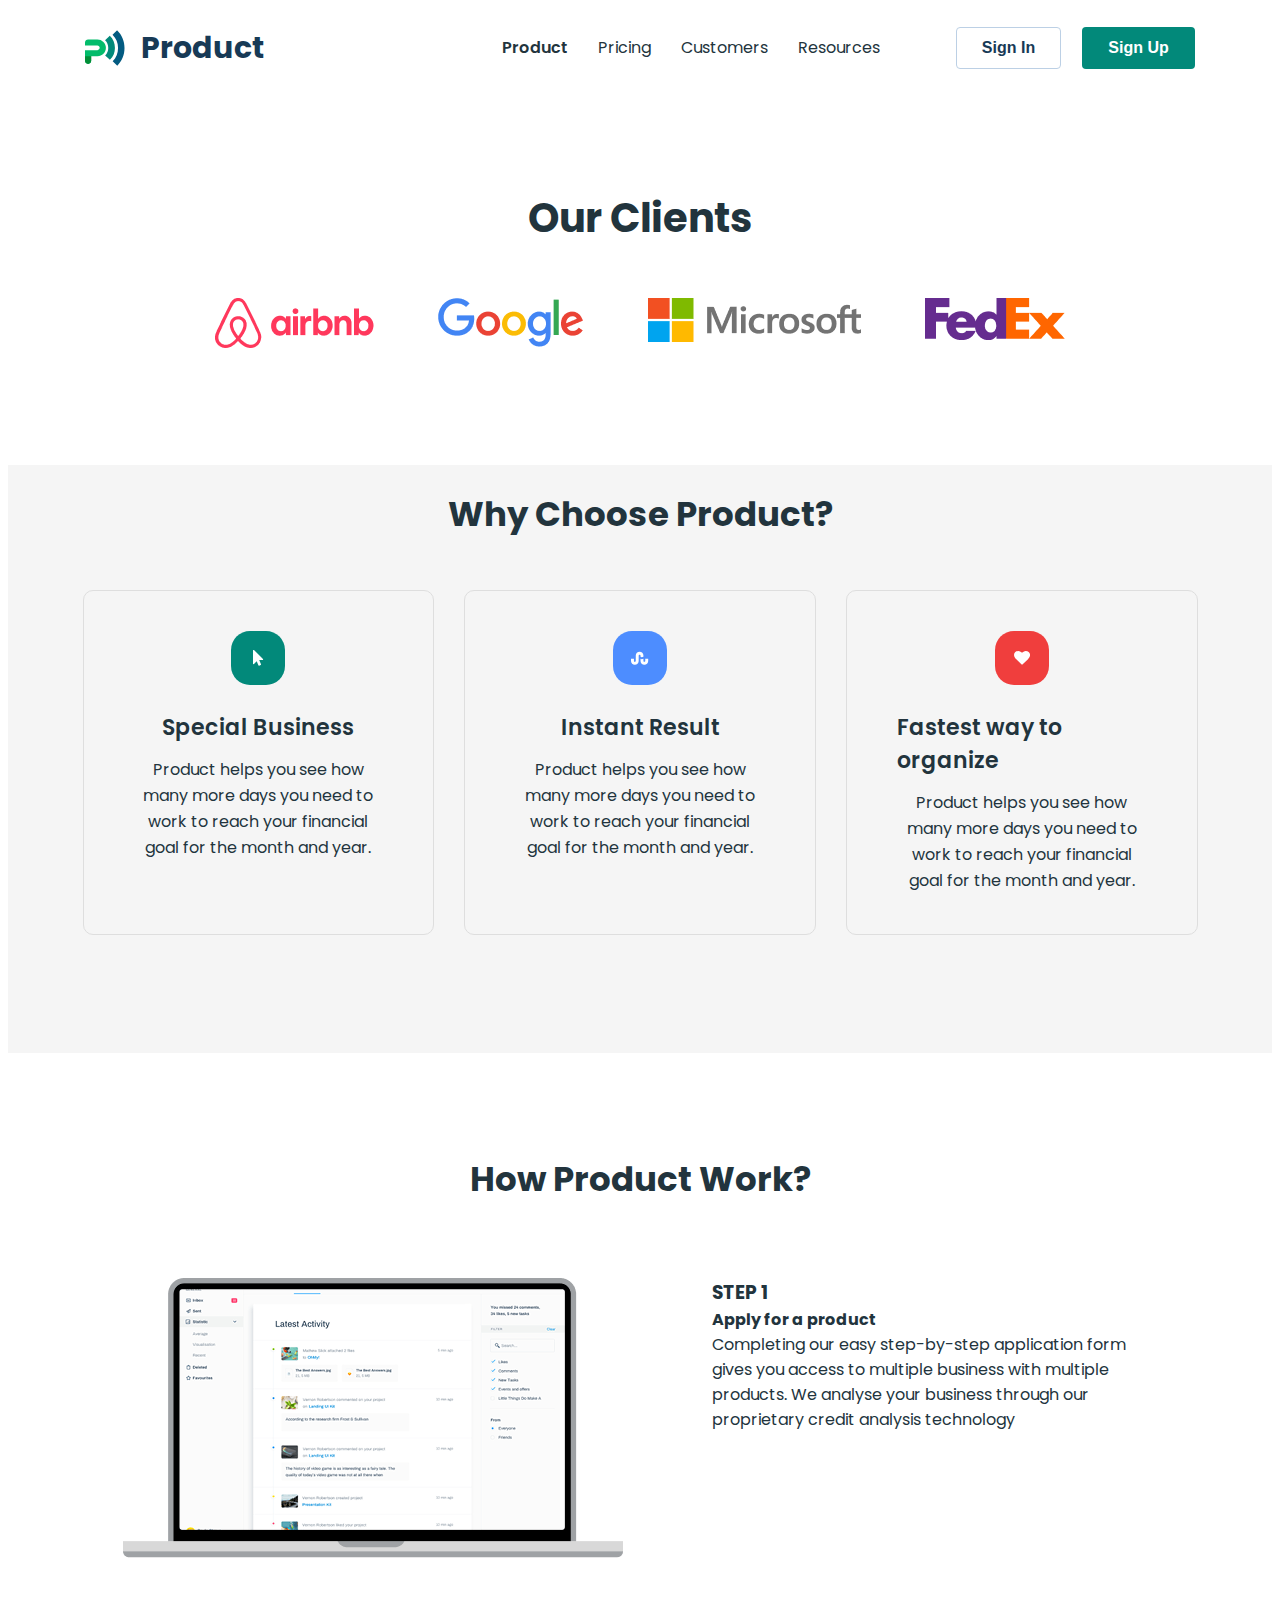
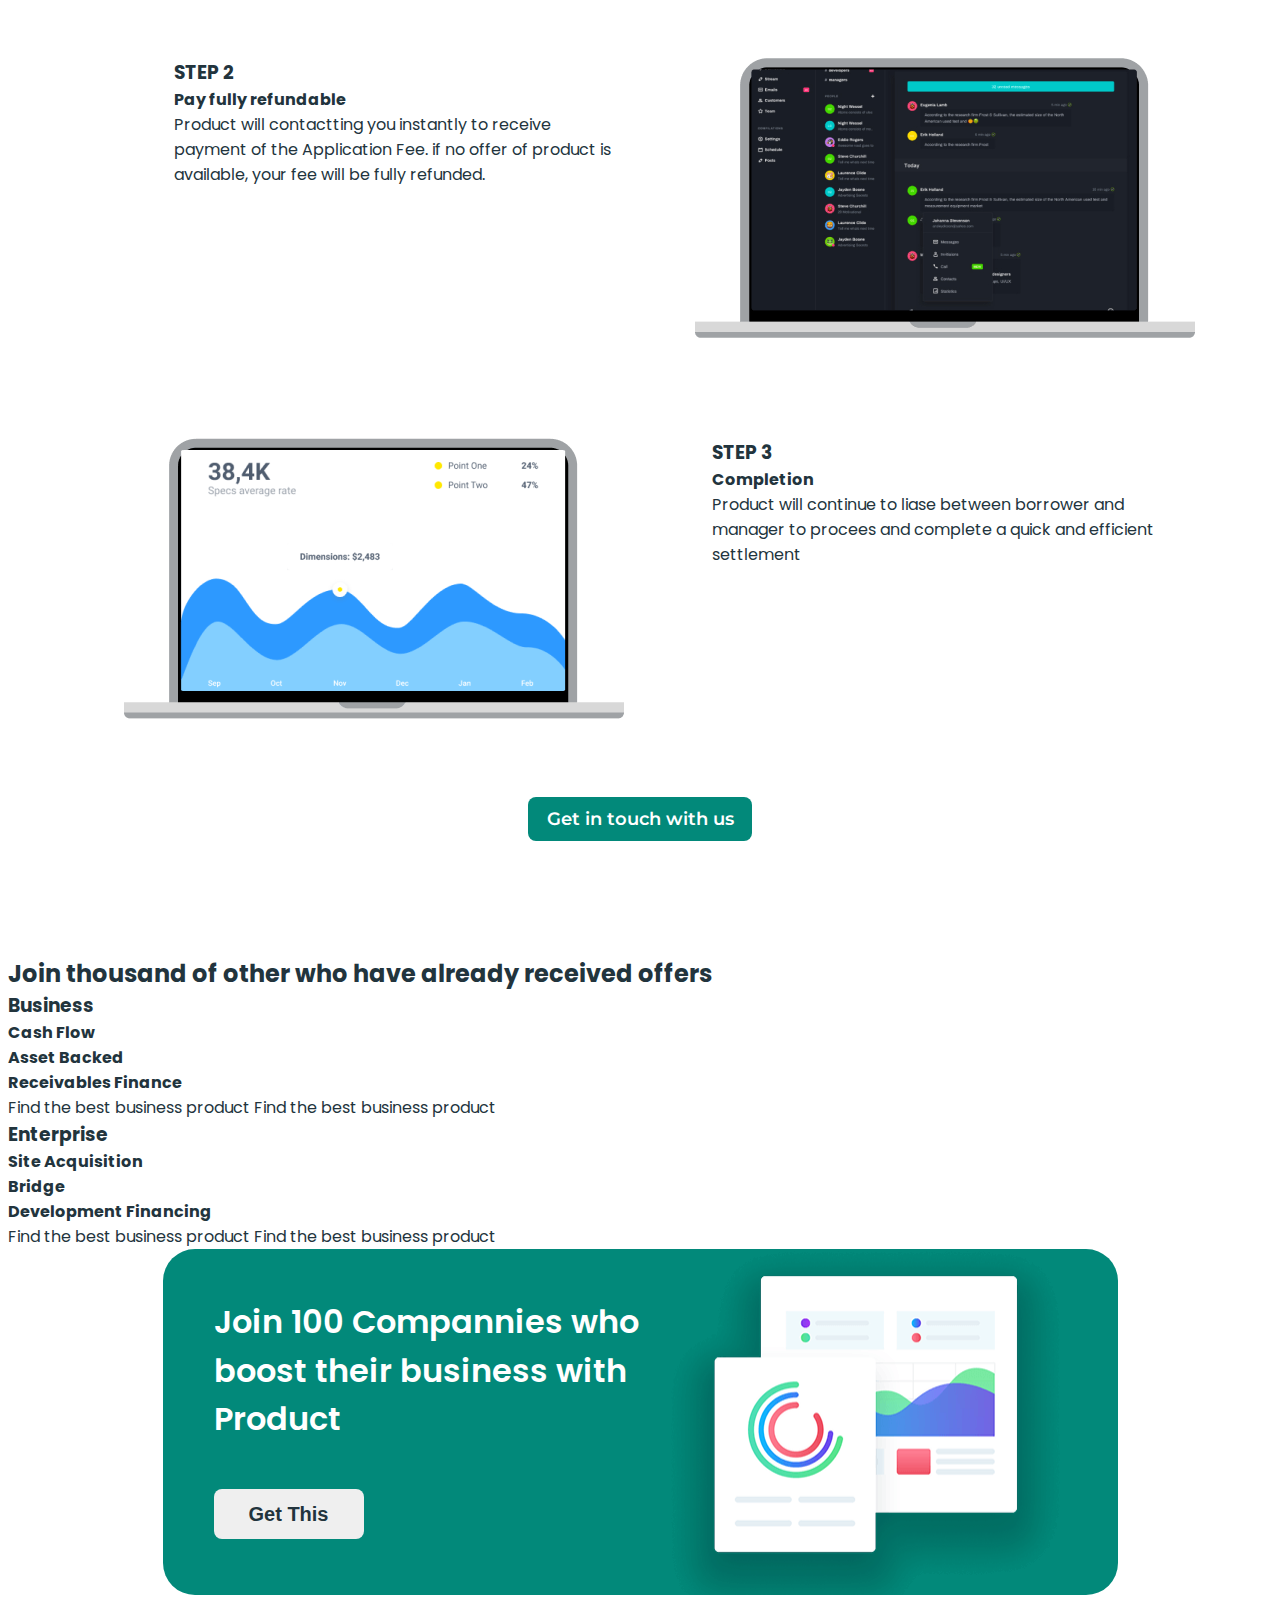
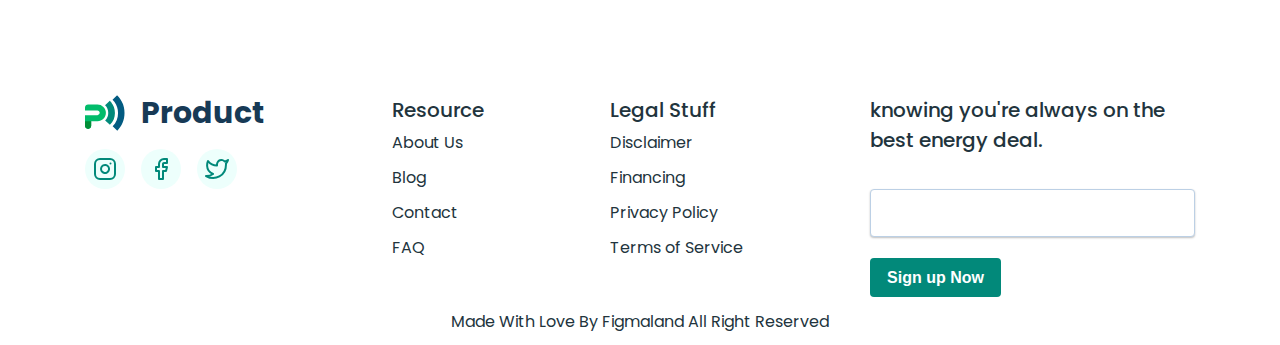
==== commit 6193023f: "15.03.25 2" ====
--- a/customers.html
+++ b/customers.html
@@ -108,33 +108,41 @@
         </section>
         <!-- #end region choose product -->
         <!-- #region product work -->
-        <section>
-            <h2>How Product Work?</h2>
-            <ul>
-                <li><img src="./images/customers/mac-one.png" alt="macbook" width="500" height="280">
-                    <h3>STEP 1</h3>
-                    <h4>Apply for a product</h4>
-                    <p>Completing our easy step-by-step application form gives you access to multiple business with
-                        multiple
-                        products. We analyse your business through our proprietary credit analysis technology </p>
-                </li>
-                <li>
-                    <h3>STEP 2 </h3>
-                    <h4>Pay fully refundable</h4>
-                    <p>Product will contactting you instantly to receive payment of the Application Fee. if no offer of
-                        product
-                        is available, your fee will be fully refunded.</p>
-                    <img src="./images/customers/mac-two.png" alt="macbook" width="500" height="280">
-                </li>
-                <li> <img src="./images/customers/mac-three.png" alt="macbook" width="500" height="280">
-                    <h3>STEP 3</h3>
-                    <h4>Completion</h4>
-                    <p>Product will continue to liase between borrower and manager to procees and complete a quick and
-                        efficient
-                        settlement</p>
-                </li>
-            </ul>
-            <button type="button">Get in touch with us</button>
+        <section class="section-product-work">
+           <div class="container">
+                <h2 class="section-product-work-title">How Product Work?</h2>
+                <ul class="section-product-work-list">
+                    <li class="section-product-work-list-item"><img src="./images/customers/mac-one.png" alt="macbook" width="500" height="280">
+                        <div class="section-product-work-wrapper">
+                            <h3>STEP 1</h3>
+                            <h4>Apply for a product</h4>
+                            <p>Completing our easy step-by-step application form gives you access to multiple business with
+                                multiple
+                                products. We analyse your business through our proprietary credit analysis technology </p>
+                        </div>
+                    </li>
+                    <li class="section-product-work-list-item">
+                        <div class="section-product-work-wrapper section-product-work-wrapper-two ">
+                            <h3>STEP 2 </h3>
+                            <h4>Pay fully refundable</h4>
+                            <p>Product will contactting you instantly to receive payment of the Application Fee. if no offer of
+                                product
+                                is available, your fee will be fully refunded.</p>
+                        </div>
+                        <img src="./images/customers/mac-two.png" alt="macbook" width="500" height="280">
+                    </li>
+                    <li class="section-product-work-list-item"> <img src="./images/customers/mac-three.png" alt="macbook" width="500" height="280">
+                        <div class="section-product-work-wrapper section-product-work-wrapper-three">
+                            <h3>STEP 3</h3>
+                            <h4>Completion</h4>
+                            <p>Product will continue to liase between borrower and manager to procees and complete a quick and
+                                efficient
+                                settlement</p>
+                        </div>
+                    </li>
+                </ul>
+                <button type="button" class="section-product-work-btn">Get in touch with us</button>
+           </div>
         </section>
         <!-- #endregion product work -->
         <!-- #region received offers-->
--- a/css/style.css
+++ b/css/style.css
@@ -1018,6 +1018,12 @@
 }
 /* #endregion footer */
 
+
+
+
+
+
+
 /* #region customers clients */
 .section-clients{
   padding: 100px 0 117px;
@@ -1034,7 +1040,6 @@
   gap: 64px;
   justify-content: center;
 }
-
 /* #endregion customers clients */
 
 
@@ -1069,6 +1074,60 @@
 .section-choose-product-item-text{
   text-align: center;
 }
-
-
 /* #endregion customers choose-product*/
+
+
+
+/* #region customers product-work*/
+
+.section-product-work {
+  padding: 101px 0 115px;
+}
+
+.section-product-work-title{
+  margin-bottom: 73px;
+  font-weight: 700;
+font-size: 34px;
+text-align: center;
+color: #22343d;
+}
+.section-product-work-list {
+  display: flex;
+  flex-direction: column;
+  gap: 100px;
+  margin-bottom: 78px;
+}
+
+.section-product-work-list-item{
+  display: flex;
+  justify-content: center;
+}
+
+.section-product-work-wrapper{
+  max-width: 445px;
+  display: flex;
+  flex-direction: column;
+  align-items: flex-start;
+  margin-left: 89px;
+}
+.section-product-work-wrapper-two{
+  margin-right: 76px;
+}
+.section-product-work-wrapper-three{
+  margin-left: 88px;
+}
+.section-product-work-btn{
+  display: block;
+  border-radius: 8px;
+  width: 224px;
+  height: 44px;
+  background: #02897a;
+  border: none;
+  margin: 0 auto;
+  font-family: "Montserrat", sans-serif;
+font-weight: 600;
+font-size: 18px;
+color: #fff;
+}
+
+/* #endregion customers product-work*/
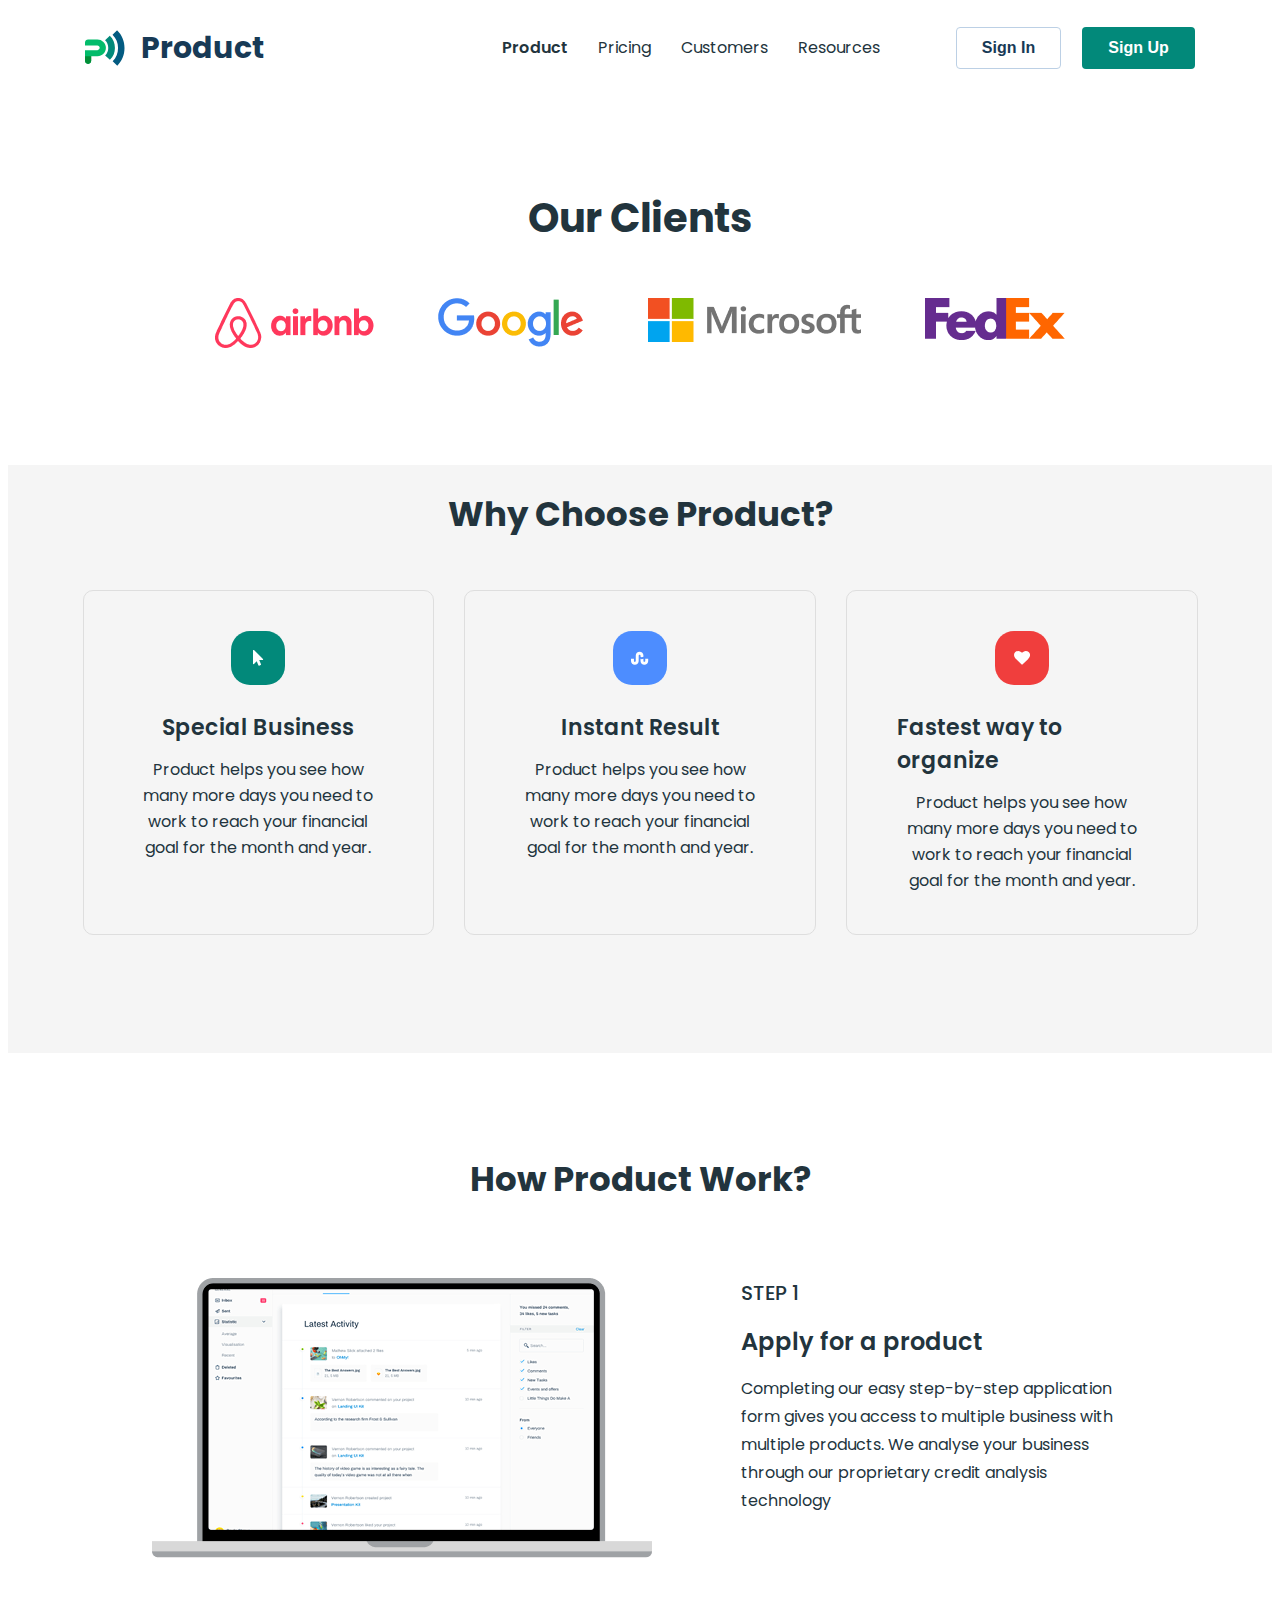
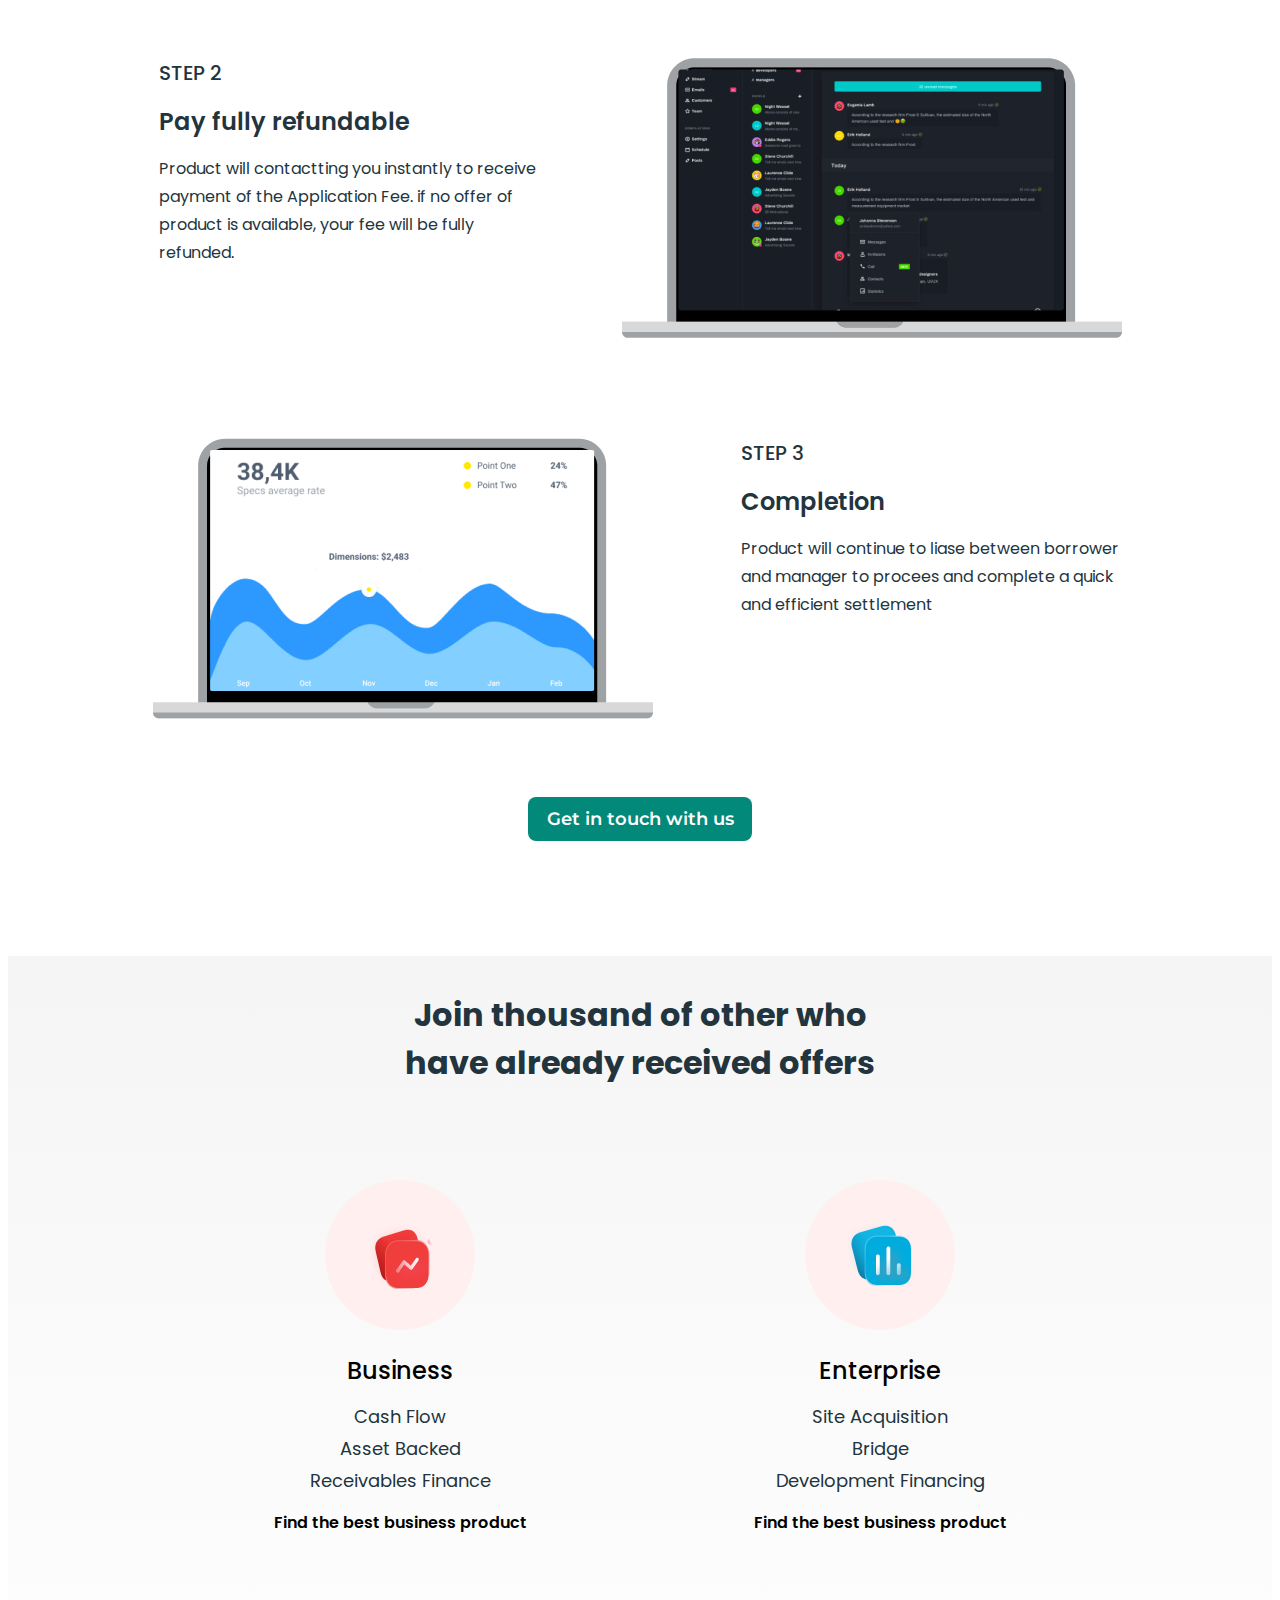
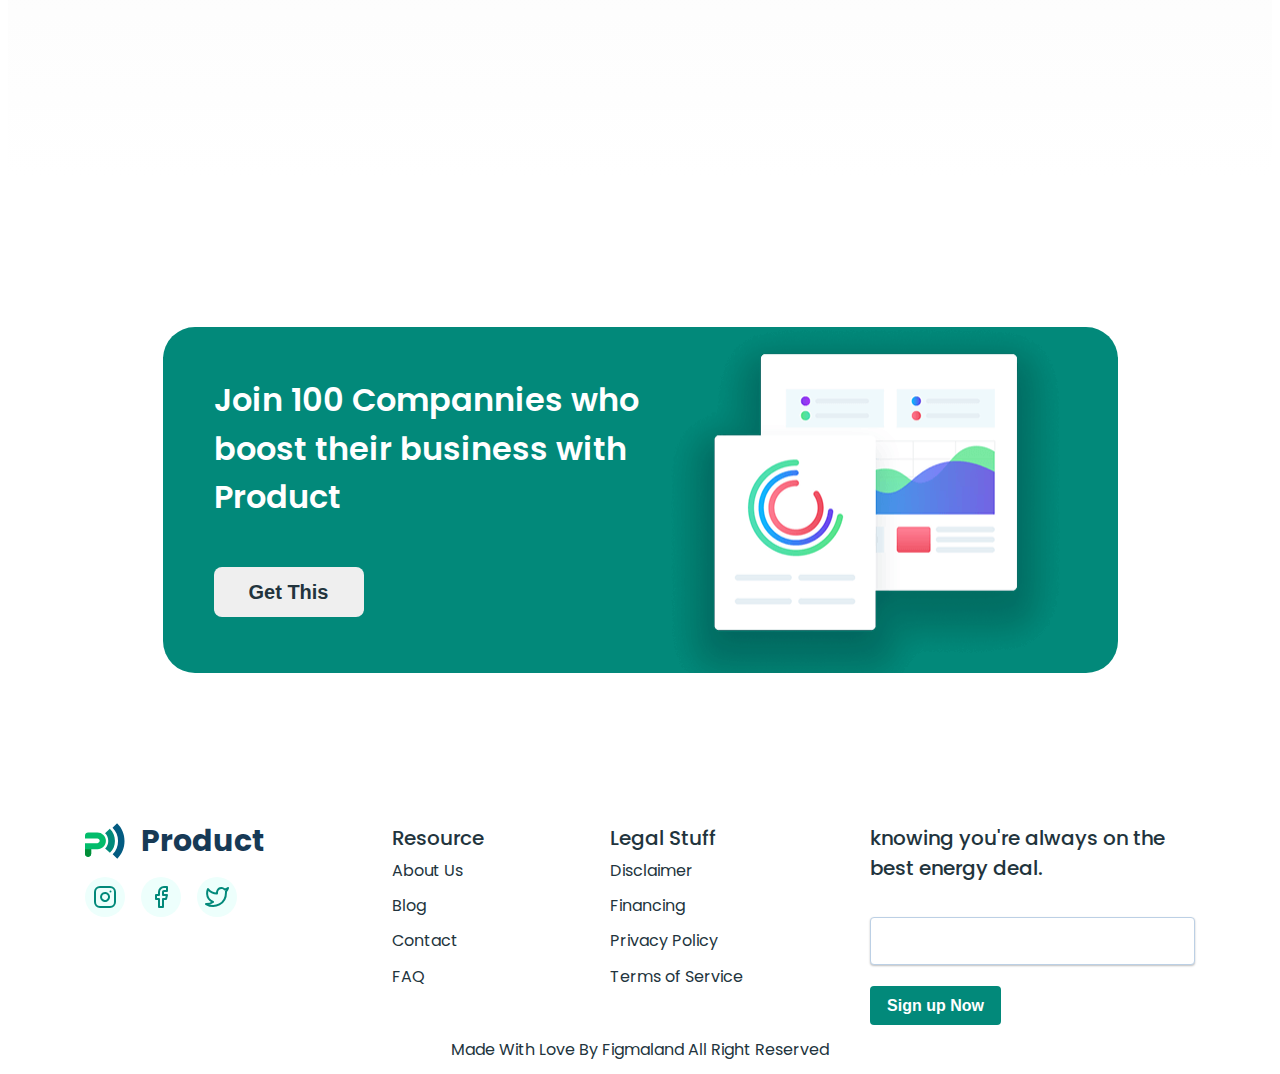
==== commit b99b0595: "15.03.25 2" ====
--- a/customers.html
+++ b/customers.html
@@ -56,7 +56,7 @@
             </ul>
             <!-- #endregion our-clients -->
         </section>
-        <!-- #region choose product -->
+        <!-- #region choose-product -->
         <section class="section-choose-product">
             <div class="container section-choose-product-container">
                 <h2 class="section-choose-product-title">Why Choose Product?</h2>
@@ -106,73 +106,84 @@
                 </ul>
             </div>
         </section>
-        <!-- #end region choose product -->
-        <!-- #region product work -->
+        <!-- #end region choose-product -->
+        <!-- #region product-work -->
         <section class="section-product-work">
-           <div class="container">
+            <div class="container">
                 <h2 class="section-product-work-title">How Product Work?</h2>
                 <ul class="section-product-work-list">
-                    <li class="section-product-work-list-item"><img src="./images/customers/mac-one.png" alt="macbook" width="500" height="280">
-                        <div class="section-product-work-wrapper">
-                            <h3>STEP 1</h3>
-                            <h4>Apply for a product</h4>
-                            <p>Completing our easy step-by-step application form gives you access to multiple business with
+                    <li class="section-product-work-list-item"><img src="./images/customers/mac-one.png" alt="macbook"
+                            width="500" height="280">
+                        <div class="section-product-work-wrapper section-product-work-wrapper-one">
+                            <h3 class="section-product-work-list-item-title">STEP 1</h3>
+                            <h4 class="section-product-work-list-item-subtitle">Apply for a product</h4>
+                            <p class="section-product-work-list-item-text">Completing our easy step-by-step application
+                                form gives you access to multiple business with
                                 multiple
-                                products. We analyse your business through our proprietary credit analysis technology </p>
+                                products. We analyse your business through our proprietary credit analysis technology
+                            </p>
                         </div>
                     </li>
                     <li class="section-product-work-list-item">
                         <div class="section-product-work-wrapper section-product-work-wrapper-two ">
-                            <h3>STEP 2 </h3>
-                            <h4>Pay fully refundable</h4>
-                            <p>Product will contactting you instantly to receive payment of the Application Fee. if no offer of
+                            <h3 class="section-product-work-list-item-title">STEP 2 </h3>
+                            <h4 class="section-product-work-list-item-subtitle">Pay fully refundable</h4>
+                            <p class="section-product-work-list-item-text">Product will contactting you instantly to
+                                receive payment of the Application Fee. if no offer of
                                 product
                                 is available, your fee will be fully refunded.</p>
                         </div>
                         <img src="./images/customers/mac-two.png" alt="macbook" width="500" height="280">
                     </li>
-                    <li class="section-product-work-list-item"> <img src="./images/customers/mac-three.png" alt="macbook" width="500" height="280">
+                    <li class="section-product-work-list-item"> <img src="./images/customers/mac-three.png"
+                            alt="macbook" width="500" height="280">
                         <div class="section-product-work-wrapper section-product-work-wrapper-three">
-                            <h3>STEP 3</h3>
-                            <h4>Completion</h4>
-                            <p>Product will continue to liase between borrower and manager to procees and complete a quick and
+                            <h3 class="section-product-work-list-item-title">STEP 3</h3>
+                            <h4 class="section-product-work-list-item-subtitle">Completion</h4>
+                            <p class="section-product-work-list-item-text">Product will continue to liase between
+                                borrower and manager to procees and complete a quick and
                                 efficient
                                 settlement</p>
                         </div>
                     </li>
                 </ul>
                 <button type="button" class="section-product-work-btn">Get in touch with us</button>
-           </div>
-        </section>
-        <!-- #endregion product work -->
-        <!-- #region received offers-->
-        <section>
-            <h2>Join thousand of other who have
-                already received offers</h2>
-            <ul>
-                <li>
-                    <img src="./images/logo/icon-business.png" alt="">
-                    <h3>Business</h3>
-                    <h4>Cash Flow</h4>
-                    <h4>Asset Backed</h4>
-                    <h4>Receivables Finance</h4>
-                    <p>Find the best business product
-                        Find the best business product</p>
-                </li>
-                <li>
-                    <img src="./images/logo/icon-enterprise.png" alt="">
-                    <h3>Enterprise</h3>
-                    <h4>Site Acquisition</h4>
-                    <h4>Bridge </h4>
-                    <h4>Development Financing</h4>
-                    <p>Find the best business product
-                        Find the best business product</p>
-                </li>
-            </ul>
-        </section>
-        <!-- #endregion received offers-->
+            </div>
+        </section>
+        <!-- #endregion product-work -->
+        <!-- #region received-offers-->
+        <section class="section-received-offers">
+            <div class="container">
+                <h2 class="section-received-offers-title">Join thousand of other who have
+                    already received offers</h2>
+                <ul class="section-received-offers-list">
+                    <li class="section-received-offers-list-item">
+                        <span class="section-received-offers-list-item-span"><img src="./images/customers/activity.png" alt="icon-activity">
+                        </span>
+                        <h3 class="section-received-offers-list-item-subtitle">Business</h3>
+                            <h4 class="received-offers-list-item-subtitle-menu">Cash Flow</h4>
+                            <h4 class="received-offers-list-item-subtitle-menu">Asset Backed</h4>
+                            <h4 class="received-offers-list-item-subtitle-menu">Receivables Finance</h4>
+                        
+                        <p class="received-offers-list-item-subtitle-text">Find the best business product</p>
+                    </li>
+                    <li class="section-received-offers-list-item">
+                        <span class="section-received-offers-list-item-span"><img src="./images/customers/chart.png" alt="icon-chart">
+                        </span>
+                        <h3 class="section-received-offers-list-item-subtitle">Enterprise</h3>
+                        
+                            <h4 class="received-offers-list-item-subtitle-menu">Site Acquisition</h4>
+                            <h4 class="received-offers-list-item-subtitle-menu">Bridge </h4>
+                            <h4 class="received-offers-list-item-subtitle-menu">Development Financing</h4>
+                        
+                        <p class="received-offers-list-item-subtitle-text">Find the best business product</p>
+                    </li>
+                </ul>
+            </div>
+        </section>
+        <!-- #endregion received-offers-->
         <!-- #region section ten-->
-        <section class="section-ten">
+        <section class="section-ten section-ten-customer">
             <div class="container-ten">
                 <h2 class="visually-hidden">Hidden heading section</h2>
                 <div class="section-ten-wrapper-one">
@@ -187,7 +198,7 @@
         <!-- #endregion section ten -->
     </main>
     <!--#region footer-->
-    <footer>
+    <footer class="footer-customer">
         <div class="container">
             <div class="footer-container">
                 <div class="footer-container-logo">
--- a/css/style.css
+++ b/css/style.css
@@ -259,7 +259,7 @@
 
 /* #region section three */
 .section-three {
-  padding: 50px 0 100px;
+  padding-bottom: 100px;
 }
 
 .section-three-container-three {
@@ -839,7 +839,10 @@
 .section-ten {
   padding-bottom: 100px;
 }
-
+.section-ten-customer{
+  padding: 150px 0px;
+
+}
 .container-ten {
   margin: 0 auto;
   padding: 0 46px 0 51px;
@@ -1104,10 +1107,12 @@
 }
 
 .section-product-work-wrapper{
-  max-width: 445px;
+  max-width: 387px;
   display: flex;
   flex-direction: column;
   align-items: flex-start;
+}
+.section-product-work-wrapper-one{
   margin-left: 89px;
 }
 .section-product-work-wrapper-two{
@@ -1115,7 +1120,7 @@
 }
 .section-product-work-wrapper-three{
   margin-left: 88px;
-}
+} 
 .section-product-work-btn{
   display: block;
   border-radius: 8px;
@@ -1129,5 +1134,89 @@
 font-size: 18px;
 color: #fff;
 }
-
+.section-product-work-list-item-title{
+  font-weight: 500;
+  font-size: 20px;
+  text-align: center;
+  color: #22343d;
+  margin-bottom: 16px;
+}
+
+.section-product-work-list-item-subtitle {
+font-weight: 600;
+font-size: 24px;
+text-align: center;
+color: #22343d;
+margin-bottom: 16px;
+}
+.section-product-work-list-item-text {
+  font-family: "Poppins", sans-serif;
+  font-weight: 400;
+  font-size: 16px;
+  line-height: 1.75;
+  color: #22343d;
+}
 /* #endregion customers product-work*/
+
+
+/* #region customers received-offers*/
+.section-received-offers {
+  padding: 35px 0 45px;
+  background: linear-gradient(180deg, #f5f5f5 0%, rgba(245, 245, 245, 0) 100%);
+}
+.section-received-offers-title{
+  font-weight: 700;
+font-size: 32px;
+text-align: center;
+color: #22343d;
+max-width: 537px;
+margin: 0 auto 93px;
+}
+.section-received-offers-list{
+  margin-bottom: 195px;
+  display: flex;
+  justify-content: center;
+  gap: 227px;
+}
+.section-received-offers-list-item{
+  display: flex;
+  flex-direction: column;
+  align-items: center;
+}
+
+.section-received-offers-list-item-span{
+  margin-bottom: 27px;
+  border-radius: 100px;
+width: 150px;
+height: 150px;
+background-color: #ffefef;
+display: flex;
+  justify-content: center;
+  align-items: center;
+}
+
+.section-received-offers-list-item-subtitle{
+  font-weight: 500;
+  font-size: 24px;
+    line-height: 1.17;
+  color: #000;
+  margin-bottom: 16px;
+
+}
+
+.received-offers-list-item-subtitle-menu {
+  font-weight: 400;
+font-size: 18px;
+line-height: 1.78;
+color: #22343d;
+}
+
+.received-offers-list-item-subtitle-text{
+  font-weight: 600;
+  font-size: 16px;
+    line-height: 1.75;
+  color: #000;
+  margin-top: 12px;
+}
+
+/* #endregion customers received-offers*/
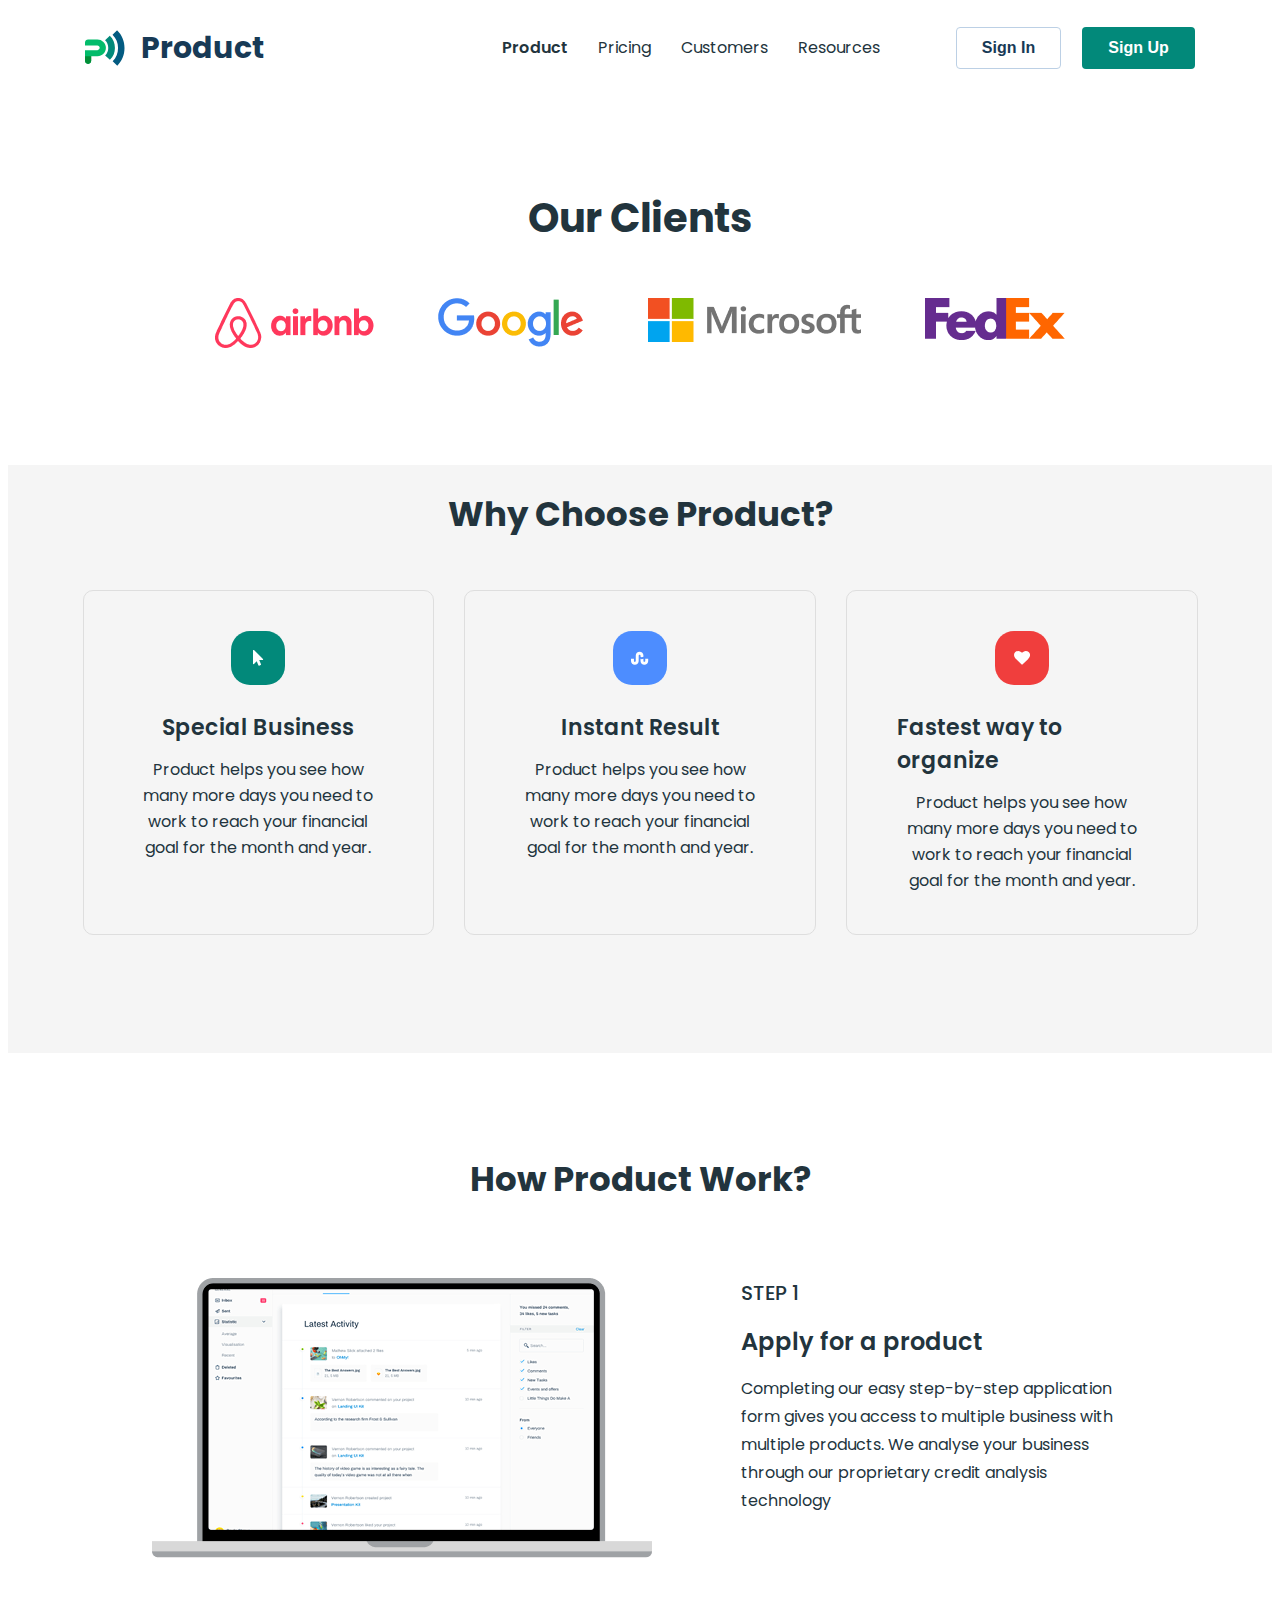
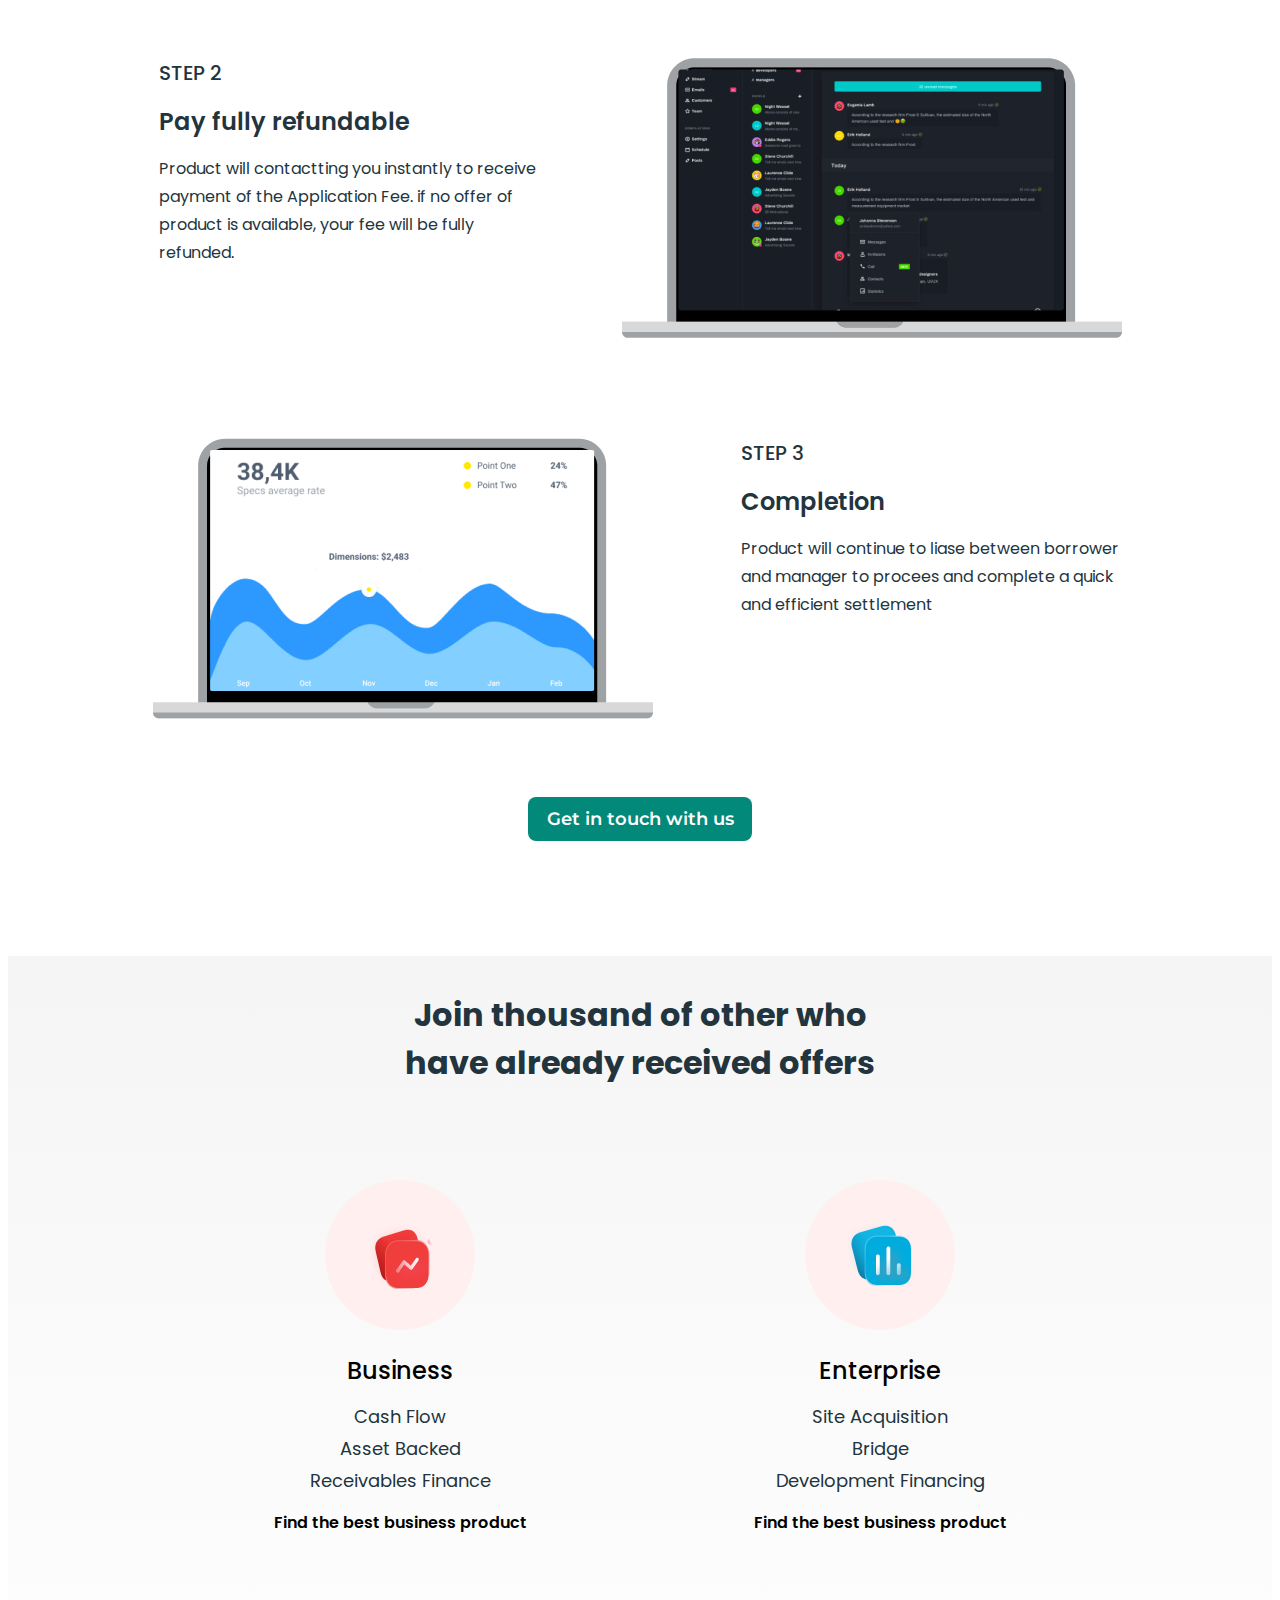
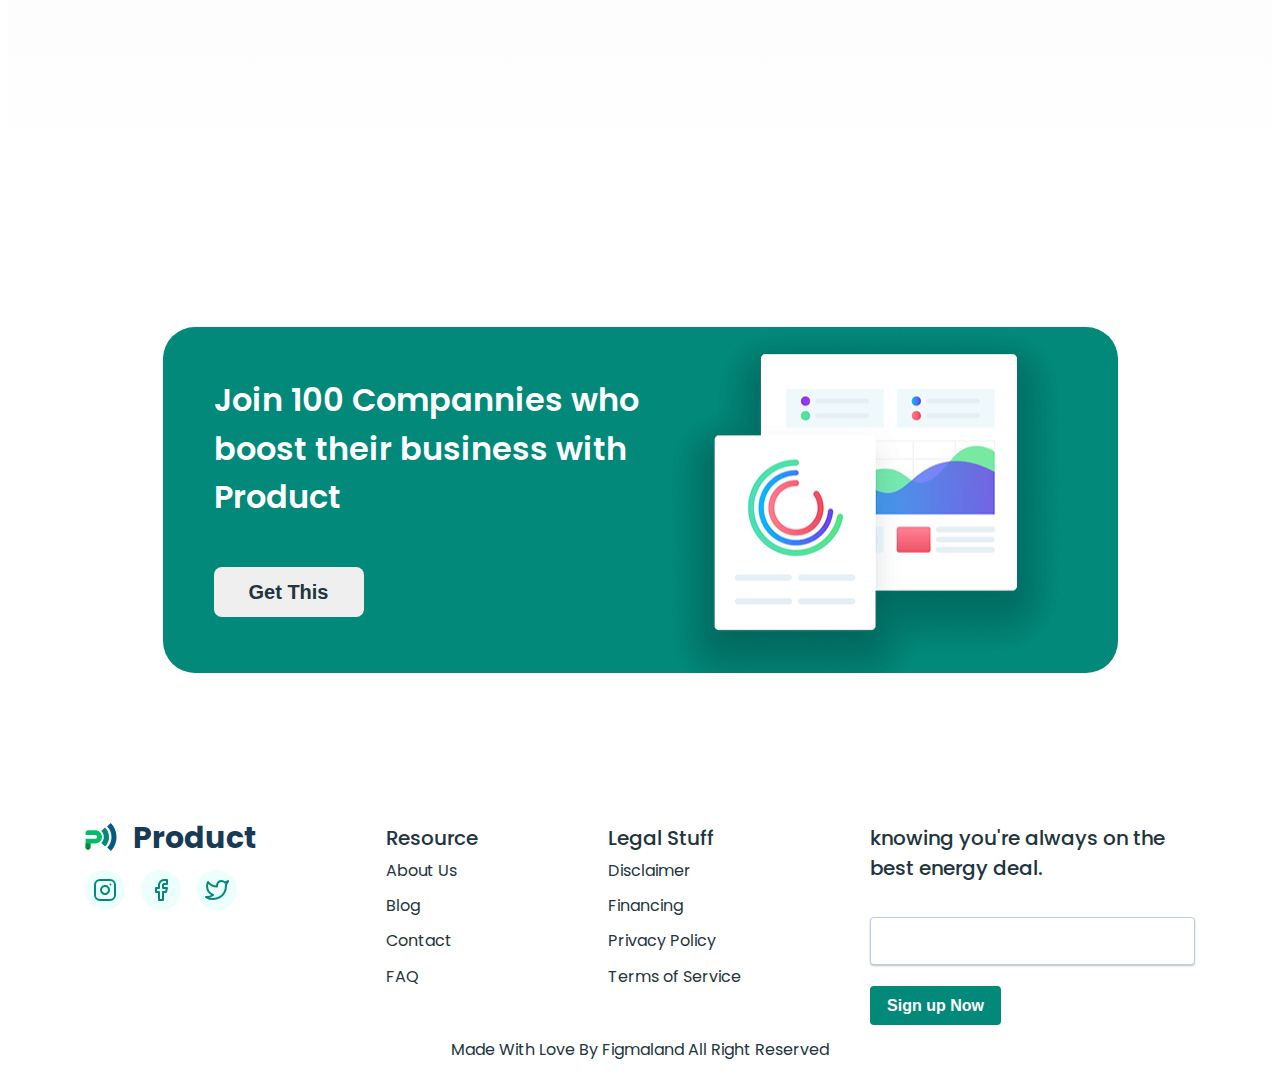
==== commit 2517451d: "18.03.25" ====
--- a/customers.html
+++ b/customers.html
@@ -203,8 +203,8 @@
             <div class="footer-container">
                 <div class="footer-container-logo">
                     <a href="./index.html" class="footer-link">
-                        <svg class="icon-logo" width="40" height="36">
-                            <use href="./images/icons.svg#icon-logo"></use>
+                        <svg class="icon-logo" width="32" height="29">
+                            <use href="./images/icons.svg#icon-logo-mini"></use>
                         </svg>Product</a>
                     <ul class="footer-list">
                         <li>
--- a/css/style.css
+++ b/css/style.css
@@ -1011,6 +1011,7 @@
 font-size: 16px;
 text-align: center;
 color: #fff;
+cursor: pointer;
 }
 .footer-end-text {
   text-align: center;
@@ -1133,6 +1134,7 @@
 font-weight: 600;
 font-size: 18px;
 color: #fff;
+cursor: pointer;
 }
 .section-product-work-list-item-title{
   font-weight: 500;
@@ -1150,7 +1152,6 @@
 margin-bottom: 16px;
 }
 .section-product-work-list-item-text {
-  font-family: "Poppins", sans-serif;
   font-weight: 400;
   font-size: 16px;
   line-height: 1.75;
@@ -1220,3 +1221,5 @@
 }
 
 /* #endregion customers received-offers*/
+
+
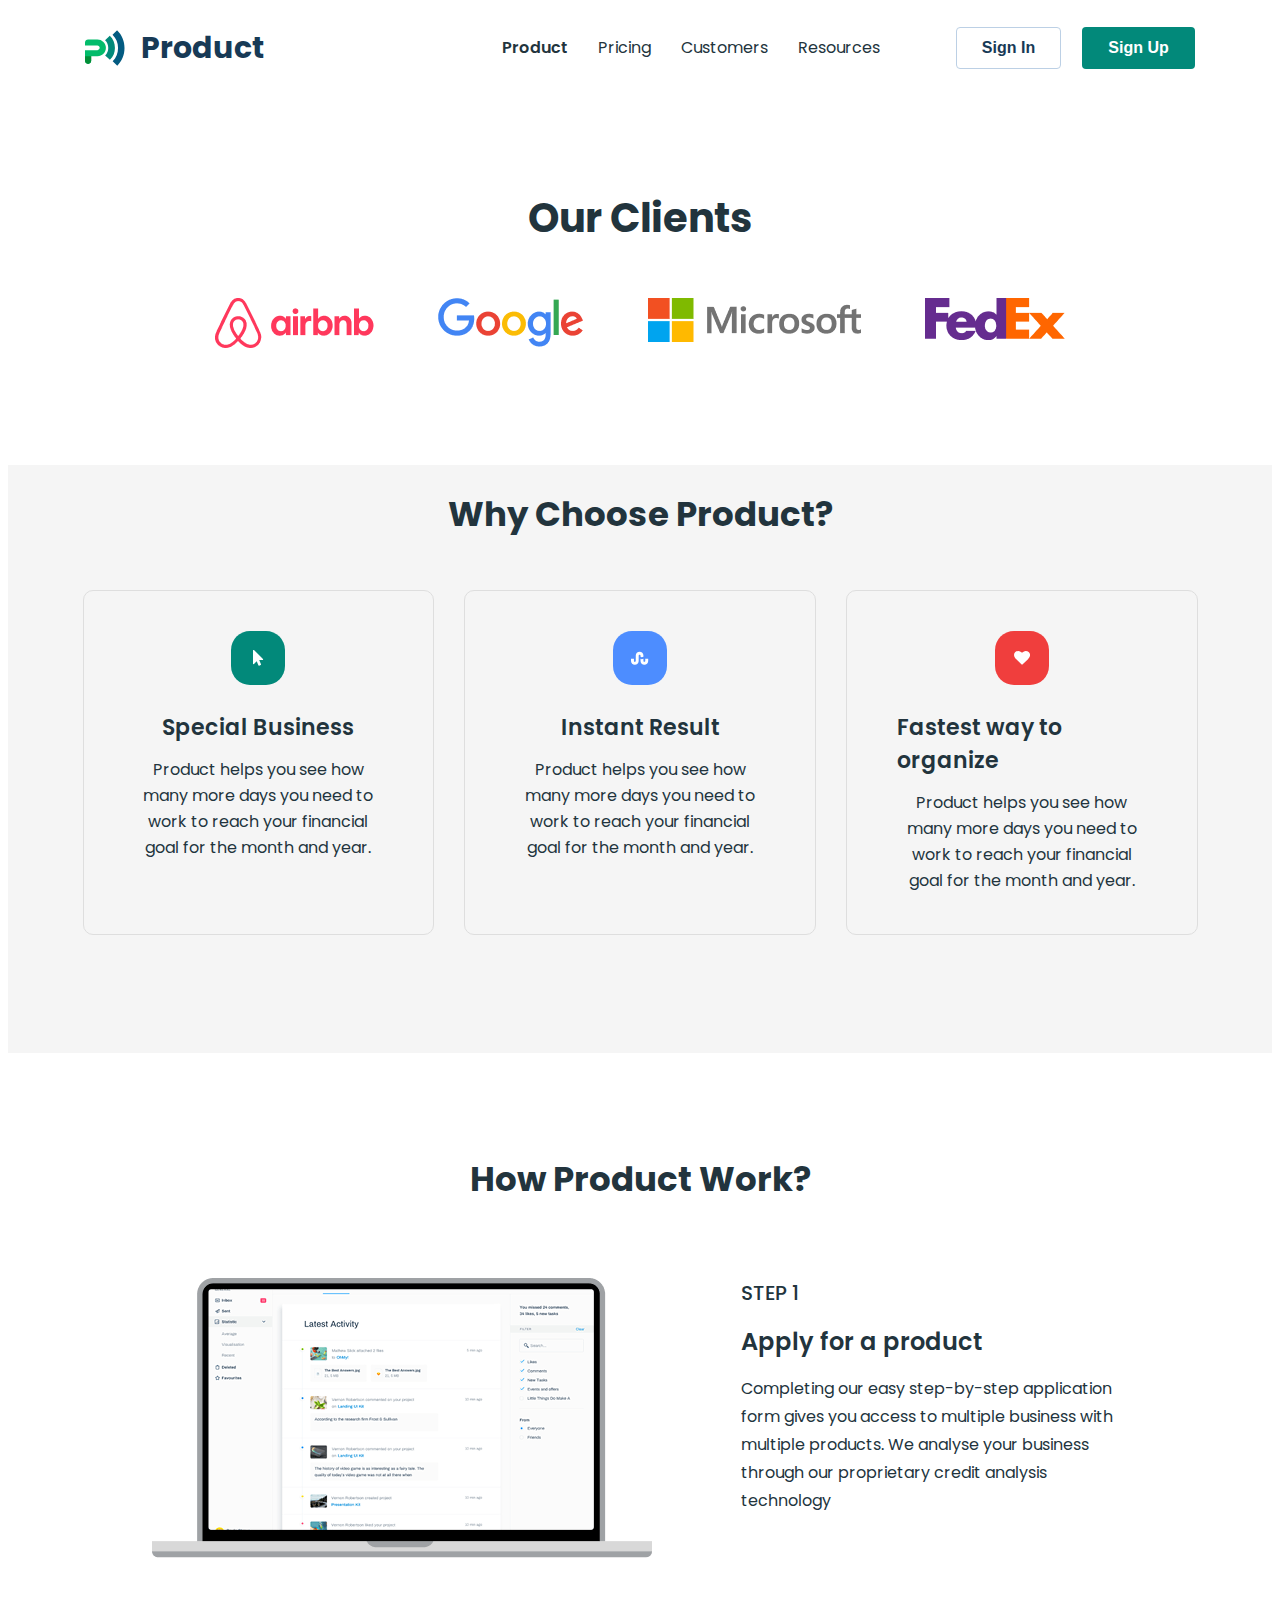
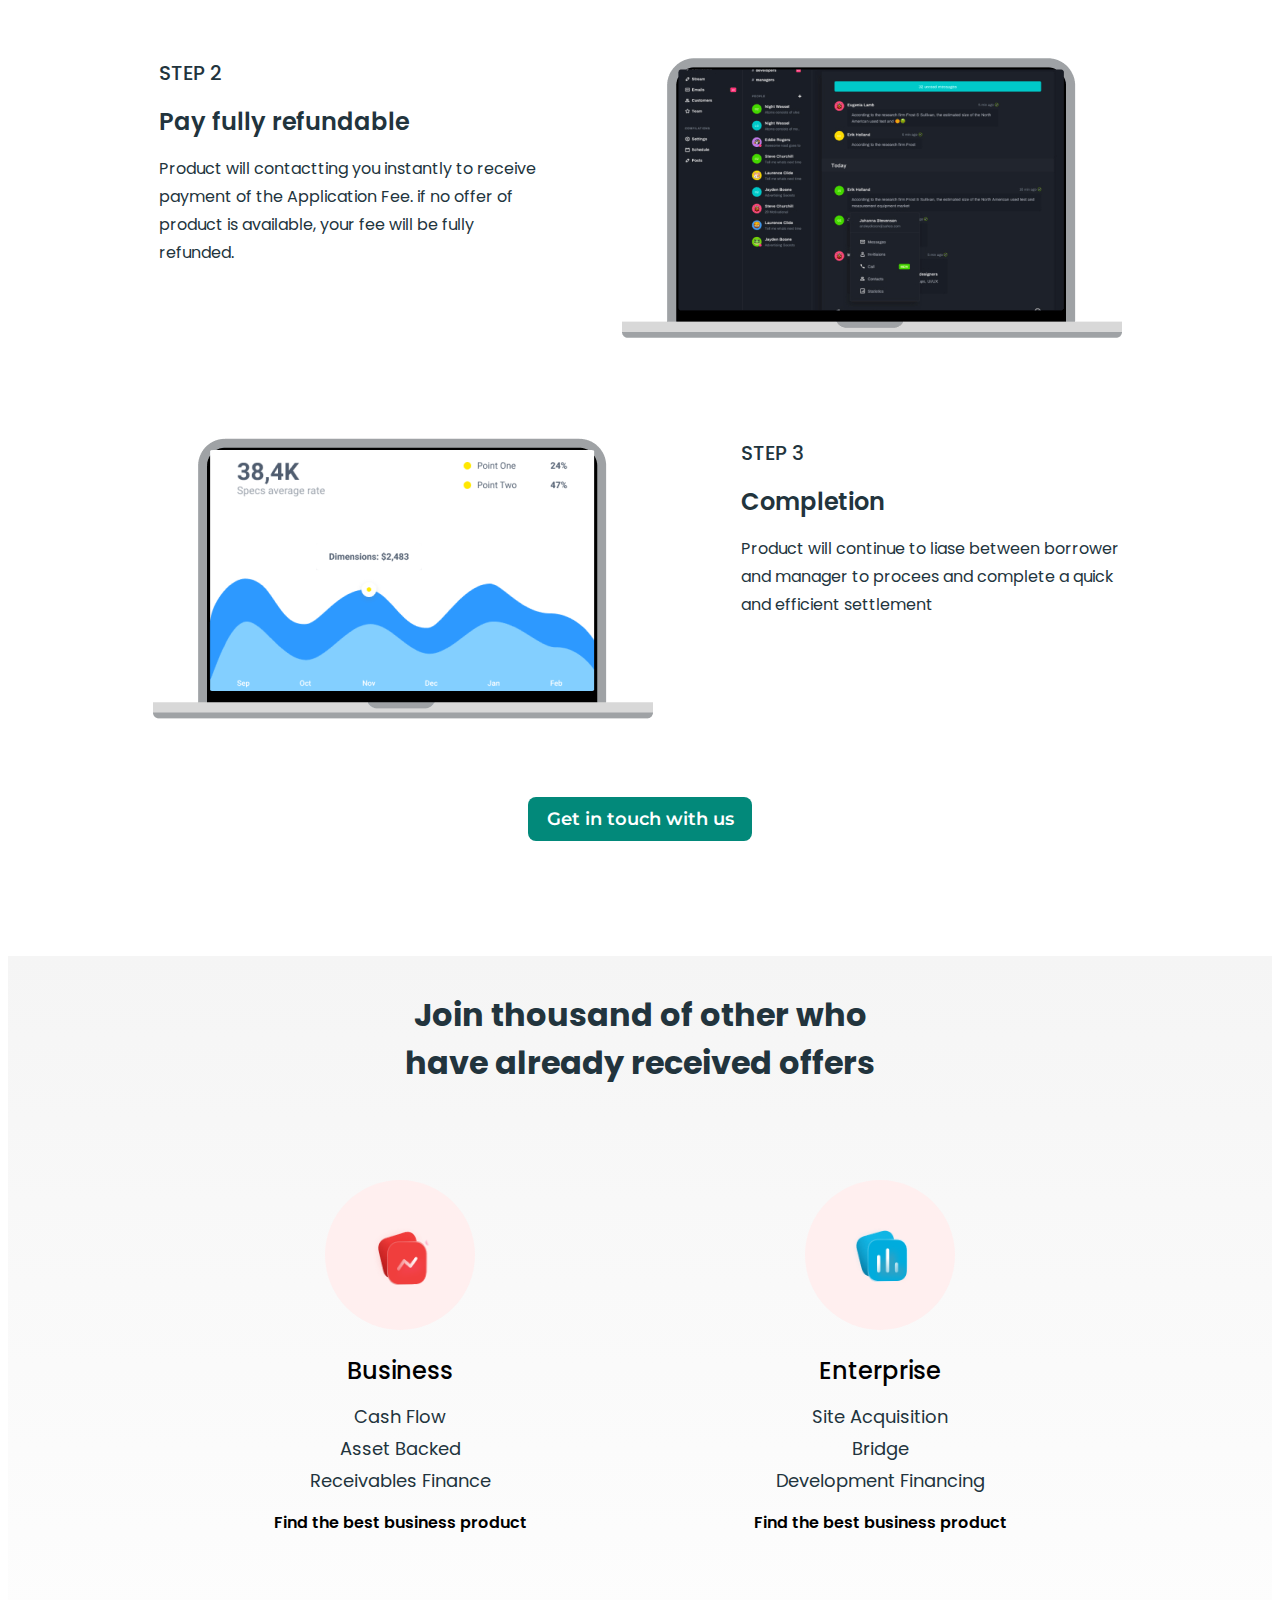
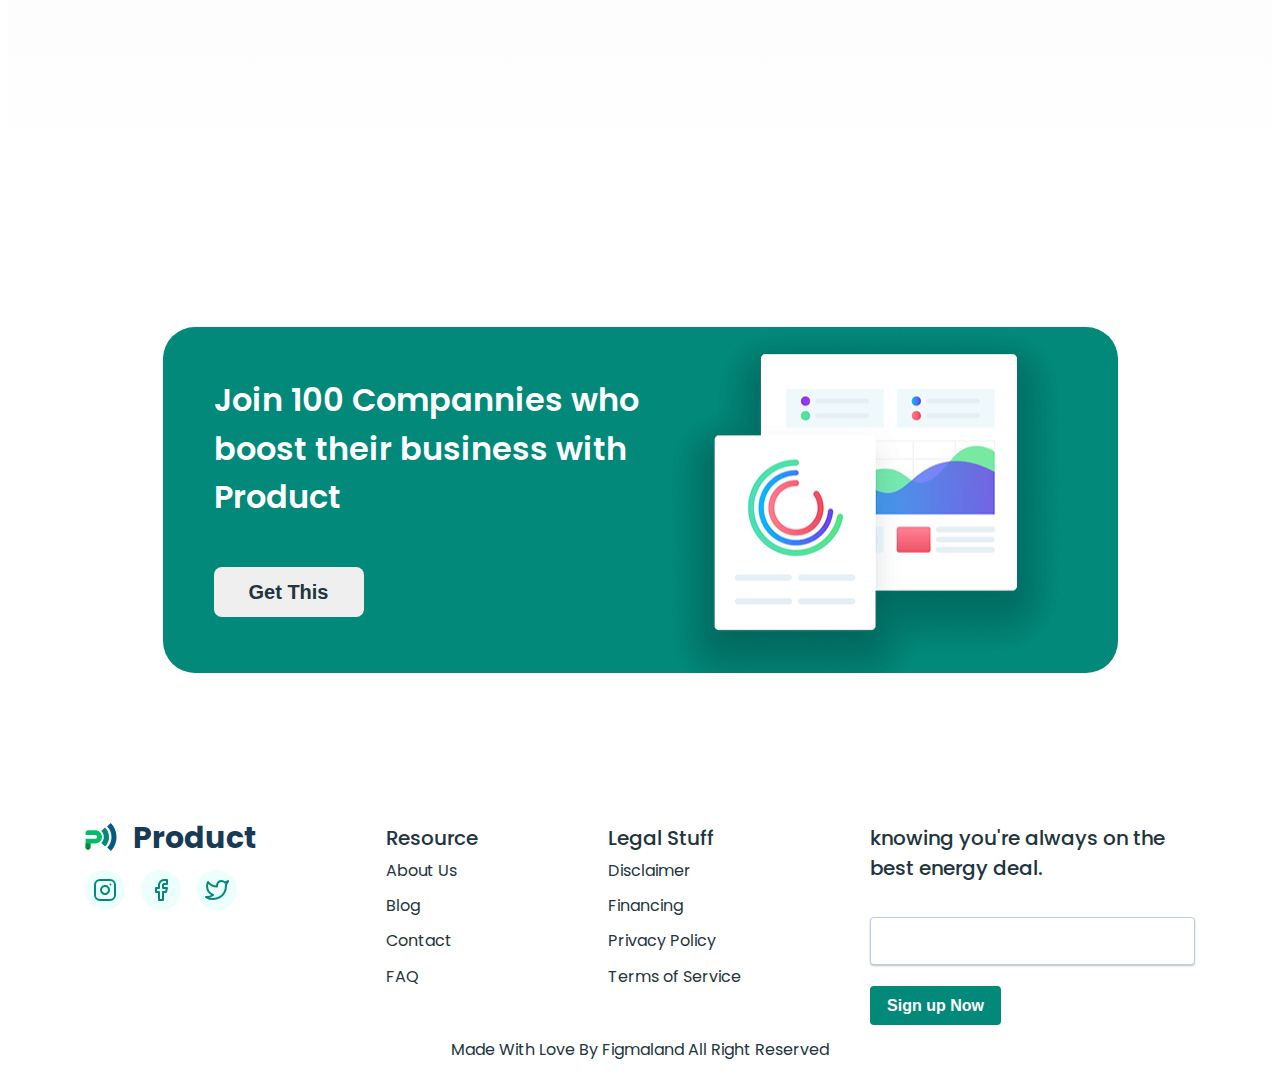
==== commit ee3dd4f8: "04.04.25" ====
--- a/customers.html
+++ b/customers.html
@@ -158,7 +158,7 @@
                     already received offers</h2>
                 <ul class="section-received-offers-list">
                     <li class="section-received-offers-list-item">
-                        <span class="section-received-offers-list-item-span"><img src="./images/customers/activity.png" alt="icon-activity">
+                        <span class="section-received-offers-list-item-span"><img src="./images/customers/activity.png" width="61" height="61" alt="icon-activity">
                         </span>
                         <h3 class="section-received-offers-list-item-subtitle">Business</h3>
                             <h4 class="received-offers-list-item-subtitle-menu">Cash Flow</h4>
@@ -168,7 +168,7 @@
                         <p class="received-offers-list-item-subtitle-text">Find the best business product</p>
                     </li>
                     <li class="section-received-offers-list-item">
-                        <span class="section-received-offers-list-item-span"><img src="./images/customers/chart.png" alt="icon-chart">
+                        <span class="section-received-offers-list-item-span"><img src="./images/customers/chart.png" width="61" height="61" alt="icon-chart">
                         </span>
                         <h3 class="section-received-offers-list-item-subtitle">Enterprise</h3>
                         
--- a/css/style.css
+++ b/css/style.css
@@ -32,6 +32,7 @@
 a {
   text-decoration: none;
 }
+
 img {
   display: block;
   max-width: 100%;
@@ -50,6 +51,7 @@
   display: flex;
   align-items: center;
 }
+
 .navigation {
   display: flex;
   align-items: center;
@@ -66,6 +68,7 @@
   padding: 22px 0;
   margin-right: 237px;
 }
+
 .nav-list {
   display: flex;
   align-items: center;
@@ -80,6 +83,7 @@
   color: #22343d;
   padding: 26px 0;
 }
+
 .nav-list-item-one a {
   font-weight: 600;
 }
@@ -103,6 +107,7 @@
   border: 1px solid #bcd0e5;
   cursor: pointer;
 }
+
 .button-two {
   border-radius: 4px;
   width: 113px;
@@ -114,6 +119,7 @@
   border: none;
   cursor: pointer;
 }
+
 /* #endregion header */
 
 /* #region section one */
@@ -121,6 +127,7 @@
 .section-one {
   padding: 25px 0 100px;
 }
+
 .section-one-title {
   font-weight: 700;
   font-size: 40px;
@@ -128,6 +135,7 @@
   color: #22343d;
   margin-bottom: 18px;
 }
+
 .section-one-text {
   font-weight: 400;
   font-size: 18px;
@@ -135,6 +143,7 @@
   color: #22343d;
   margin-bottom: 45px;
 }
+
 .section-one-wrapper-one {
   display: flex;
   align-items: center;
@@ -160,15 +169,18 @@
   border: none;
   cursor: pointer;
 }
+
 .link-icon-triangle {
   display: flex;
   gap: 8.7px;
   align-items: center;
 }
+
 .icon-triangle {
   border-radius: 2px;
   fill: #02897a;
 }
+
 .link-icon-triangle-text {
   font-weight: 600;
   font-size: 16px;
@@ -183,6 +195,7 @@
 .section-two-container-two {
   max-width: 1030px;
 }
+
 .section-two {
   padding-bottom: 50px;
 }
@@ -206,6 +219,7 @@
 .section-two-list-item {
   width: calc((100% - 90px) / 4);
 }
+
 .span-section-two {
   display: flex;
   justify-content: center;
@@ -216,15 +230,19 @@
   background: #02897a;
   margin-bottom: 26px;
 }
+
 .span-two-section-two {
   background: #4d8dff;
 }
+
 .span-three-section-two {
   background: #740a76;
 }
+
 .span-four-section-two {
   background: #f03e3d;
 }
+
 .icon-section-two {
   fill: #fff;
 }
@@ -235,6 +253,7 @@
   font-size: 22px;
   color: #22343d;
 }
+
 .section-two-list-text {
   font-weight: 400;
   font-size: 16px;
@@ -255,6 +274,7 @@
   border: none;
   cursor: pointer;
 }
+
 /* #endregion section two */
 
 /* #region section three */
@@ -268,10 +288,12 @@
   justify-content: space-between;
   align-items: center;
 }
+
 .section-three-wrapper {
   max-width: 486px;
   padding: 41px 0;
 }
+
 .section-three-title {
   font-family: 'Poppins', sans-serif;
   font-weight: 600;
@@ -285,6 +307,7 @@
   font-weight: 700;
   font-size: 32px;
 }
+
 .section-three-text {
   margin-top: 25px;
   font-family: 'Poppins', sans-serif;
@@ -293,12 +316,15 @@
   line-height: 1.625;
   color: #22343d;
 }
+
 .section-three-list {
   margin-top: 30px;
 }
+
 .section-three-list-item:nth-child(2) {
   margin-top: 25px;
 }
+
 .section-three-list-item-text {
   margin-top: 12px;
   font-weight: 400;
@@ -306,6 +332,7 @@
   line-height: 1.625;
   color: #22343d;
 }
+
 .section-three-list-item-tittle {
   font-weight: 600;
   font-size: 16px;
@@ -320,16 +347,19 @@
 .section-four {
   padding-bottom: 100px;
 }
+
 .section-four-wrapper-one {
   display: flex;
   gap: 84px;
   justify-content: flex-start;
   align-items: center;
 }
+
 .section-four-wrapper-two {
   padding: 41px 35px 40px 0;
   max-width: 440px;
 }
+
 .section-four-title {
   font-weight: 600;
   font-size: 16px;
@@ -351,15 +381,18 @@
   color: #22343d;
   margin-top: 25px;
 }
+
 .section-four-list {
   margin-top: 30px;
 }
+
 .section-four-list-item {
   display: flex;
   justify-content: flex-start;
   align-items: center;
   gap: 30px;
 }
+
 .section-four-icon-container {
   border: 2.92px solid #fff;
   border-radius: 14px;
@@ -371,6 +404,7 @@
   align-items: center;
   flex-shrink: 0;
 }
+
 .section-four-list-item:nth-child(2) .section-four-icon-container {
   background-color: #f03e3d;
 }
@@ -386,6 +420,7 @@
 .section-four-list-item:not(:last-child) {
   margin-bottom: 25px;
 }
+
 .section-four-list-item-text {
   font-weight: 400;
   font-size: 16px;
@@ -411,11 +446,13 @@
   padding: 41px 0;
   max-width: 434px;
 }
+
 .section-five-title {
   font-weight: 600;
   font-size: 16px;
   color: #22343d;
 }
+
 .section-five-title-span {
   font-weight: 700;
   font-size: 32px;
@@ -439,12 +476,14 @@
 .section-five-list-item:last-child {
   margin-top: 25px;
 }
+
 .section-five-list-item-title {
   font-weight: 600;
   font-size: 16px;
   line-height: 1.625;
   color: #22343d;
 }
+
 .section-five-list-item-text {
   margin-top: 12px;
   font-weight: 400;
@@ -459,6 +498,7 @@
 .section-six {
   padding-bottom: 100px;
 }
+
 .section-six-wrapper-one {
   max-width: 916px;
   margin: 0 auto;
@@ -497,6 +537,7 @@
   align-items: center;
   width: calc((100% - 91px) / 2);
 }
+
 .section-six-list-item:nth-child(2),
 .section-six-list-item:nth-child(3) {
   flex-direction: row-reverse;
@@ -527,18 +568,21 @@
   border: none;
   cursor: pointer;
 }
+
 /* #endregion section six */
 
 /* #region section seven */
 .section-seven {
   padding-bottom: 171px;
 }
+
 .section-seven-title {
   font-weight: 700;
   font-size: 34px;
   color: #22343d;
   margin-bottom: 10px;
 }
+
 .section-seven-text {
   margin-bottom: 40px;
   font-weight: 500;
@@ -547,15 +591,18 @@
   color: #22343d;
   max-width: 419px;
 }
+
 .section-seven-list {
   display: flex;
   justify-content: space-between;
   gap: 30px;
 }
+
 .section-seven-wrapper-one {
   width: 100%;
   padding-right: 50px;
 }
+
 .section-seven-list-item {
   width: calc((100% - 60px) / 3);
   display: flex;
@@ -563,15 +610,18 @@
   align-items: center;
   gap: 24px;
 }
+
 .section-seven-list-item:nth-child(2) .section-seven-list-item-title {
   color: #02897a;
 }
+
 .section-seven-list-item-text {
   font-weight: 400;
   font-size: 16px;
   line-height: 1.75;
   color: #22343d;
 }
+
 .section-seven-span {
   font-weight: 700;
 }
@@ -589,6 +639,7 @@
 .section-eight {
   padding-bottom: 100px;
 }
+
 .section-eight-title {
   margin-bottom: 10px;
   text-align: center;
@@ -596,6 +647,7 @@
   font-size: 34px;
   color: #22343d;
 }
+
 .section-eight-text {
   margin-bottom: 40px;
   text-align: center;
@@ -609,6 +661,7 @@
   gap: 72px;
   justify-content: space-between;
 }
+
 .section-eight-list-item {
   width: calc((100% - 144px) / 3);
   padding: 32px 0;
@@ -629,6 +682,7 @@
   text-align: center;
   margin-bottom: 8px;
 }
+
 .section-eight-list-text {
   font-family: 'Montserrat', sans-serif;
   text-align: center;
@@ -642,15 +696,17 @@
 .section-eight-list-item:nth-child(2) {
   background: #02897a;
 }
-.section-eight-list-item:nth-child(2) > .section-eight-list-title {
+
+.section-eight-list-item:nth-child(2)>.section-eight-list-title {
   font-family: 'Montserrat', sans-serif;
   color: #fff;
 }
+
 .section-eight-list-item:nth-child(2) .section-eight-list-text {
   color: #fff;
 }
 
-.section-eight-list-item:nth-child(3) > .section-eight-list-title {
+.section-eight-list-item:nth-child(3)>.section-eight-list-title {
   font-family: 'Montserrat', sans-serif;
 }
 
@@ -660,6 +716,7 @@
   align-items: center;
   margin-bottom: 16px;
 }
+
 .section-eight-list-subcontainer {
   display: flex;
   flex-direction: column;
@@ -667,12 +724,15 @@
   align-items: flex-start;
   gap: 4px;
 }
+
 .section-eight-list-subcontainer {
   margin-left: 7px;
 }
+
 .section-eight-list-item:nth-child(2) .section-eight-list-subcontainer {
   margin-left: 10px;
 }
+
 .section-eight-list-sign {
   font-family: 'Inter', sans-serif;
   font-weight: 700;
@@ -681,6 +741,7 @@
   letter-spacing: 0em;
   color: #02897a;
 }
+
 .section-eight-list-subtitle {
   font-family: 'Montserrat', sans-serif;
   font-weight: 700;
@@ -690,6 +751,7 @@
   text-align: center;
   color: #02897a;
 }
+
 .section-eight-list-subtext {
   font-family: 'Montserrat', sans-serif;
   font-weight: 400;
@@ -707,6 +769,7 @@
   text-align: center;
   color: #fff;
 }
+
 .section-eight-list-item:nth-child(2) .section-eight-list-sign {
   font-weight: 700;
   font-size: 24px;
@@ -714,6 +777,7 @@
   letter-spacing: 0em;
   color: #fff;
 }
+
 .section-eight-list-item:nth-child(2) .section-eight-list-subtext {
   font-family: 'Montserrat', sans-serif;
   font-weight: 400;
@@ -722,6 +786,7 @@
   letter-spacing: 0.01em;
   color: #e0e0e0;
 }
+
 .section-eight-endlist {
   display: flex;
   flex-direction: column;
@@ -739,6 +804,7 @@
   letter-spacing: 0.01em;
   color: #22343d;
 }
+
 .section-eight-btn {
   border-radius: 8px;
   width: 139px;
@@ -750,25 +816,30 @@
   color: #fff;
   border: none;
 }
+
 .section-eight-list-item:nth-child(2) .section-eight-btn {
   background: #fff;
   color: #02897a;
 }
+
 /* #endregion section eight */
 
 /* #region section nine */
 .section-nine {
   padding-bottom: 100px;
 }
+
 .section-nine-wrapper-one {
   max-width: 1130px;
 }
+
 .section-nine-list {
   display: flex;
   gap: 65px;
   justify-content: space-between;
   align-items: flex-end;
 }
+
 .section-nine-list-item {
   padding: 28px 26px;
   width: calc((100% - 129px) / 3);
@@ -783,6 +854,7 @@
   text-align: center;
   margin-bottom: 10px;
 }
+
 .section-nine-text {
   font-weight: 500;
   font-size: 16px;
@@ -793,15 +865,18 @@
   max-width: 537px;
   margin: 0 auto 40px;
 }
+
 .section-nine-star-list {
   display: flex;
   justify-content: flex-start;
   align-items: center;
   margin-bottom: 16px;
 }
+
 .icon-star {
   fill: #f3cd03;
 }
+
 .section-nine-list-text {
   font-weight: 400;
   font-size: 16px;
@@ -818,6 +893,7 @@
   letter-spacing: 0.01em;
   color: #02897a;
 }
+
 .section-nine-list-subtext {
   font-weight: 500;
   font-size: 14px;
@@ -839,10 +915,12 @@
 .section-ten {
   padding-bottom: 100px;
 }
-.section-ten-customer{
+
+.section-ten-customer {
   padding: 150px 0px;
 
 }
+
 .container-ten {
   margin: 0 auto;
   padding: 0 46px 0 51px;
@@ -853,6 +931,7 @@
   gap: 10px;
   justify-content: center;
 }
+
 .section-ten-wrapper-one {
   padding: 49px 0 56px 0;
 }
@@ -869,6 +948,7 @@
   clip: rect(0 0 0 0);
   overflow: hidden;
 }
+
 .section-ten-title {
   margin-bottom: 46px;
   font-weight: 600;
@@ -876,6 +956,7 @@
   line-height: 1.51;
   color: #fff;
 }
+
 .section-ten-btn {
   border-radius: 8px;
   width: 150px;
@@ -885,7 +966,8 @@
   color: #02897a;
   border: none;
 }
-.section-ten-btn-customer{
+
+.section-ten-btn-customer {
   color: #22343d;
 }
 
@@ -909,7 +991,8 @@
   color: #173a56;
   margin-bottom: 18px;
 }
-.footer-link-icon{
+
+.footer-link-icon {
   width: 40px;
   height: 40px;
   background-color: #edfffc;
@@ -924,6 +1007,7 @@
   stroke-width: 2px;
   stroke: #02897a;
 }
+
 .footer-list {
   display: flex;
   gap: 16px;
@@ -936,6 +1020,7 @@
   color: #22343d;
   /* margin-bottom: 8px; */
 }
+
 .footer-container-form-title {
   font-weight: 500;
   font-size: 20px;
@@ -943,54 +1028,64 @@
   color: #22343d;
   margin-bottom: 30px;
 }
-.footer-container-form-title-customer{
+
+.footer-container-form-title-customer {
   margin-bottom: 34px;
 }
+
 .footer-container-item-link {
   font-weight: 400;
   font-size: 16px;
   line-height: 2.19;
   color: #22343d;
 }
+
 .footer-container-logo {
   margin-right: auto;
 }
+
 .footer-container-resource-legal {
   display: flex;
   flex-direction: column;
   align-items: flex-start;
   margin-right: auto;
 }
+
 .footer-form {
   display: flex;
   flex-direction: column;
   align-items: flex-start;
   max-width: 325px;
 }
-.footer-form-input-wrapper{
+
+.footer-form-input-wrapper {
   position: relative;
   margin-bottom: 25px;
 }
-.footer-form-input-wrapper-customer{
+
+.footer-form-input-wrapper-customer {
   margin-bottom: 21px;
 }
-.icon-mobile-phone{
+
+.icon-mobile-phone {
   position: absolute;
   left: 12px;
   top: 50%;
   transform: translateY(-50%);
   fill: #02897a;
 }
-.footer-form-input{
-outline: transparent;
-width: 325px;
-height: 48px;
-padding: 10px 42px;
-background-color: #fff;
-border: 1px solid #bcd0e5;
-border-radius: 4px;
-}
-.footer-form-input-customer{
+
+.footer-form-input {
+  outline: transparent;
+  width: 325px;
+  height: 48px;
+  padding: 10px 42px;
+  background-color: #fff;
+  border: 1px solid #bcd0e5;
+  border-radius: 4px;
+}
+
+.footer-form-input-customer {
   box-shadow: 0 1px 2px 0 rgba(0, 0, 0, 0.25);
   background;
 }
@@ -1001,18 +1096,20 @@
   line-height: 1.75;
   color: #02897a;
 }
+
 .footer-form-btn {
   border-radius: 4px;
-width: 131px;
-height: 39px;
-background: #02897a;
-border: none;
-font-weight: 700;
-font-size: 16px;
-text-align: center;
-color: #fff;
-cursor: pointer;
-}
+  width: 131px;
+  height: 39px;
+  background: #02897a;
+  border: none;
+  font-weight: 700;
+  font-size: 16px;
+  text-align: center;
+  color: #fff;
+  cursor: pointer;
+}
+
 .footer-end-text {
   text-align: center;
   font-weight: 400;
@@ -1020,42 +1117,48 @@
   line-height: 1.88;
   color: #22343d;
 }
+
 /* #endregion footer */
 
 
 
 
 
-
+/* CUSTOMERS */
 
 /* #region customers clients */
-.section-clients{
+.section-clients {
   padding: 100px 0 117px;
 }
-.section-clients-title{
-  margin-bottom:50px;
-  text-align: center;
-font-weight: 700;
-font-size: 40px;
-color: #22343d;
-}
-.section-clients-list{
+
+.section-clients-title {
+  margin-bottom: 50px;
+  text-align: center;
+  font-weight: 700;
+  font-size: 40px;
+  color: #22343d;
+}
+
+.section-clients-list {
   display: flex;
   gap: 64px;
   justify-content: center;
 }
+
 /* #endregion customers clients */
 
 
 /* #region customers choose-product*/
-.section-choose-product{
+.section-choose-product {
   padding: 24px 0 68px;
   background: #f5f5f5;
 }
-.section-choose-product-container{
+
+.section-choose-product-container {
   max-width: 1155px;
 }
-.section-choose-product-title{
+
+.section-choose-product-title {
   text-align: center;
   margin-bottom: 50px;
   font-weight: 700;
@@ -1063,21 +1166,25 @@
   text-align: center;
   color: #22343d;
 }
+
 .span-three-customer {
   background-color: #f03e3d;
 }
-.section-choose-product-list{
+
+.section-choose-product-list {
   display: flex;
   flex-direction: column;
   align-items: center;
   border: 1px solid #dedede;
-border-radius: 10px;
-padding: 40px 50px;
-width: calc((100% - 60px)/3);
-}
-.section-choose-product-item-text{
-  text-align: center;
-}
+  border-radius: 10px;
+  padding: 40px 50px;
+  width: calc((100% - 60px)/3);
+}
+
+.section-choose-product-item-text {
+  text-align: center;
+}
+
 /* #endregion customers choose-product*/
 
 
@@ -1088,13 +1195,14 @@
   padding: 101px 0 115px;
 }
 
-.section-product-work-title{
+.section-product-work-title {
   margin-bottom: 73px;
   font-weight: 700;
-font-size: 34px;
-text-align: center;
-color: #22343d;
-}
+  font-size: 34px;
+  text-align: center;
+  color: #22343d;
+}
+
 .section-product-work-list {
   display: flex;
   flex-direction: column;
@@ -1102,27 +1210,31 @@
   margin-bottom: 78px;
 }
 
-.section-product-work-list-item{
+.section-product-work-list-item {
   display: flex;
   justify-content: center;
 }
 
-.section-product-work-wrapper{
+.section-product-work-wrapper {
   max-width: 387px;
   display: flex;
   flex-direction: column;
   align-items: flex-start;
 }
-.section-product-work-wrapper-one{
+
+.section-product-work-wrapper-one {
   margin-left: 89px;
 }
-.section-product-work-wrapper-two{
+
+.section-product-work-wrapper-two {
   margin-right: 76px;
 }
-.section-product-work-wrapper-three{
+
+.section-product-work-wrapper-three {
   margin-left: 88px;
-} 
-.section-product-work-btn{
+}
+
+.section-product-work-btn {
   display: block;
   border-radius: 8px;
   width: 224px;
@@ -1131,12 +1243,13 @@
   border: none;
   margin: 0 auto;
   font-family: "Montserrat", sans-serif;
-font-weight: 600;
-font-size: 18px;
-color: #fff;
-cursor: pointer;
-}
-.section-product-work-list-item-title{
+  font-weight: 600;
+  font-size: 18px;
+  color: #fff;
+  cursor: pointer;
+}
+
+.section-product-work-list-item-title {
   font-weight: 500;
   font-size: 20px;
   text-align: center;
@@ -1145,18 +1258,20 @@
 }
 
 .section-product-work-list-item-subtitle {
-font-weight: 600;
-font-size: 24px;
-text-align: center;
-color: #22343d;
-margin-bottom: 16px;
-}
+  font-weight: 600;
+  font-size: 24px;
+  text-align: center;
+  color: #22343d;
+  margin-bottom: 16px;
+}
+
 .section-product-work-list-item-text {
   font-weight: 400;
   font-size: 16px;
   line-height: 1.75;
   color: #22343d;
 }
+
 /* #endregion customers product-work*/
 
 
@@ -1165,41 +1280,44 @@
   padding: 35px 0 45px;
   background: linear-gradient(180deg, #f5f5f5 0%, rgba(245, 245, 245, 0) 100%);
 }
-.section-received-offers-title{
-  font-weight: 700;
-font-size: 32px;
-text-align: center;
-color: #22343d;
-max-width: 537px;
-margin: 0 auto 93px;
-}
-.section-received-offers-list{
+
+.section-received-offers-title {
+  font-weight: 700;
+  font-size: 32px;
+  text-align: center;
+  color: #22343d;
+  max-width: 537px;
+  margin: 0 auto 93px;
+}
+
+.section-received-offers-list {
   margin-bottom: 195px;
   display: flex;
   justify-content: center;
   gap: 227px;
 }
-.section-received-offers-list-item{
+
+.section-received-offers-list-item {
   display: flex;
   flex-direction: column;
   align-items: center;
 }
 
-.section-received-offers-list-item-span{
+.section-received-offers-list-item-span {
   margin-bottom: 27px;
   border-radius: 100px;
-width: 150px;
-height: 150px;
-background-color: #ffefef;
-display: flex;
+  width: 150px;
+  height: 150px;
+  background-color: #ffefef;
+  display: flex;
   justify-content: center;
   align-items: center;
 }
 
-.section-received-offers-list-item-subtitle{
+.section-received-offers-list-item-subtitle {
   font-weight: 500;
   font-size: 24px;
-    line-height: 1.17;
+  line-height: 1.17;
   color: #000;
   margin-bottom: 16px;
 
@@ -1207,15 +1325,15 @@
 
 .received-offers-list-item-subtitle-menu {
   font-weight: 400;
-font-size: 18px;
-line-height: 1.78;
-color: #22343d;
-}
-
-.received-offers-list-item-subtitle-text{
-  font-weight: 600;
-  font-size: 16px;
-    line-height: 1.75;
+  font-size: 18px;
+  line-height: 1.78;
+  color: #22343d;
+}
+
+.received-offers-list-item-subtitle-text {
+  font-weight: 600;
+  font-size: 16px;
+  line-height: 1.75;
   color: #000;
   margin-top: 12px;
 }
@@ -1223,3 +1341,98 @@
 /* #endregion customers received-offers*/
 
 
+
+/* PRICING */
+
+/*region pricing question*/
+
+.section-pricing-question-container {
+  max-width: 855px;
+}
+
+.title-section-pricing-question {
+  font-weight: 700;
+  font-size: 34px;
+  color: #22343d;
+  text-align: center;
+  margin-bottom: 8px;
+}
+
+.text-section-pricing-question {
+  font-weight: 400;
+  font-size: 18px;
+  color: #22343d;
+  text-align: center;
+  margin-bottom: 50px;
+}
+
+
+.section-pricing-question-list-item:not(:last-child) {
+  margin-bottom: 16px;
+}
+
+.section-pricing-question-item-title {
+  font-weight: 500;
+  font-size: 18px;
+  color: #22343d;
+}
+
+.section-pricing-question-item-text {
+  font-weight: 400;
+  font-size: 16px;
+  color: #22343d;
+  margin-top: 14px;
+}
+
+.section-pricing-question-summary {
+  display: flex;
+  gap: 16px;
+  list-style-type: none;
+}
+
+.section-pricing-question-summary::before {
+  content: '';
+  background-image: url('../images/pricing/plus-circle.png');
+  width: 24px;
+  height: 24px;
+  display: block;
+}
+
+details[open] .section-pricing-question-summary::before {
+  background-image: url('../images/pricing/minus-circle.png');
+}
+
+/*endregion pricing question */
+
+
+
+/*region pricing enterpreneur */
+
+.section-pricing-enterpreneur {
+  margin-bottom: 6px;
+}
+
+.section-pricing-enterpreneur-title {
+  font-weight: 700;
+  font-size: 34px;
+  color: #22343d;
+  margin-bottom: 56px;
+  text-align: center;
+}
+
+.section-pricing-enterpreneur-wrapper {
+  display: flex;
+  align-items: center;
+  gap: 60px;
+}
+
+
+.section-pricing-enterpreneur-list {}
+
+.section-pricing-enterpreneur-list-item {}
+
+.section-pricing-enterpreneur-item-title {}
+
+.section-pricing-enterpreneur-item-text {}
+
+/*endregion pricing enterpreneur */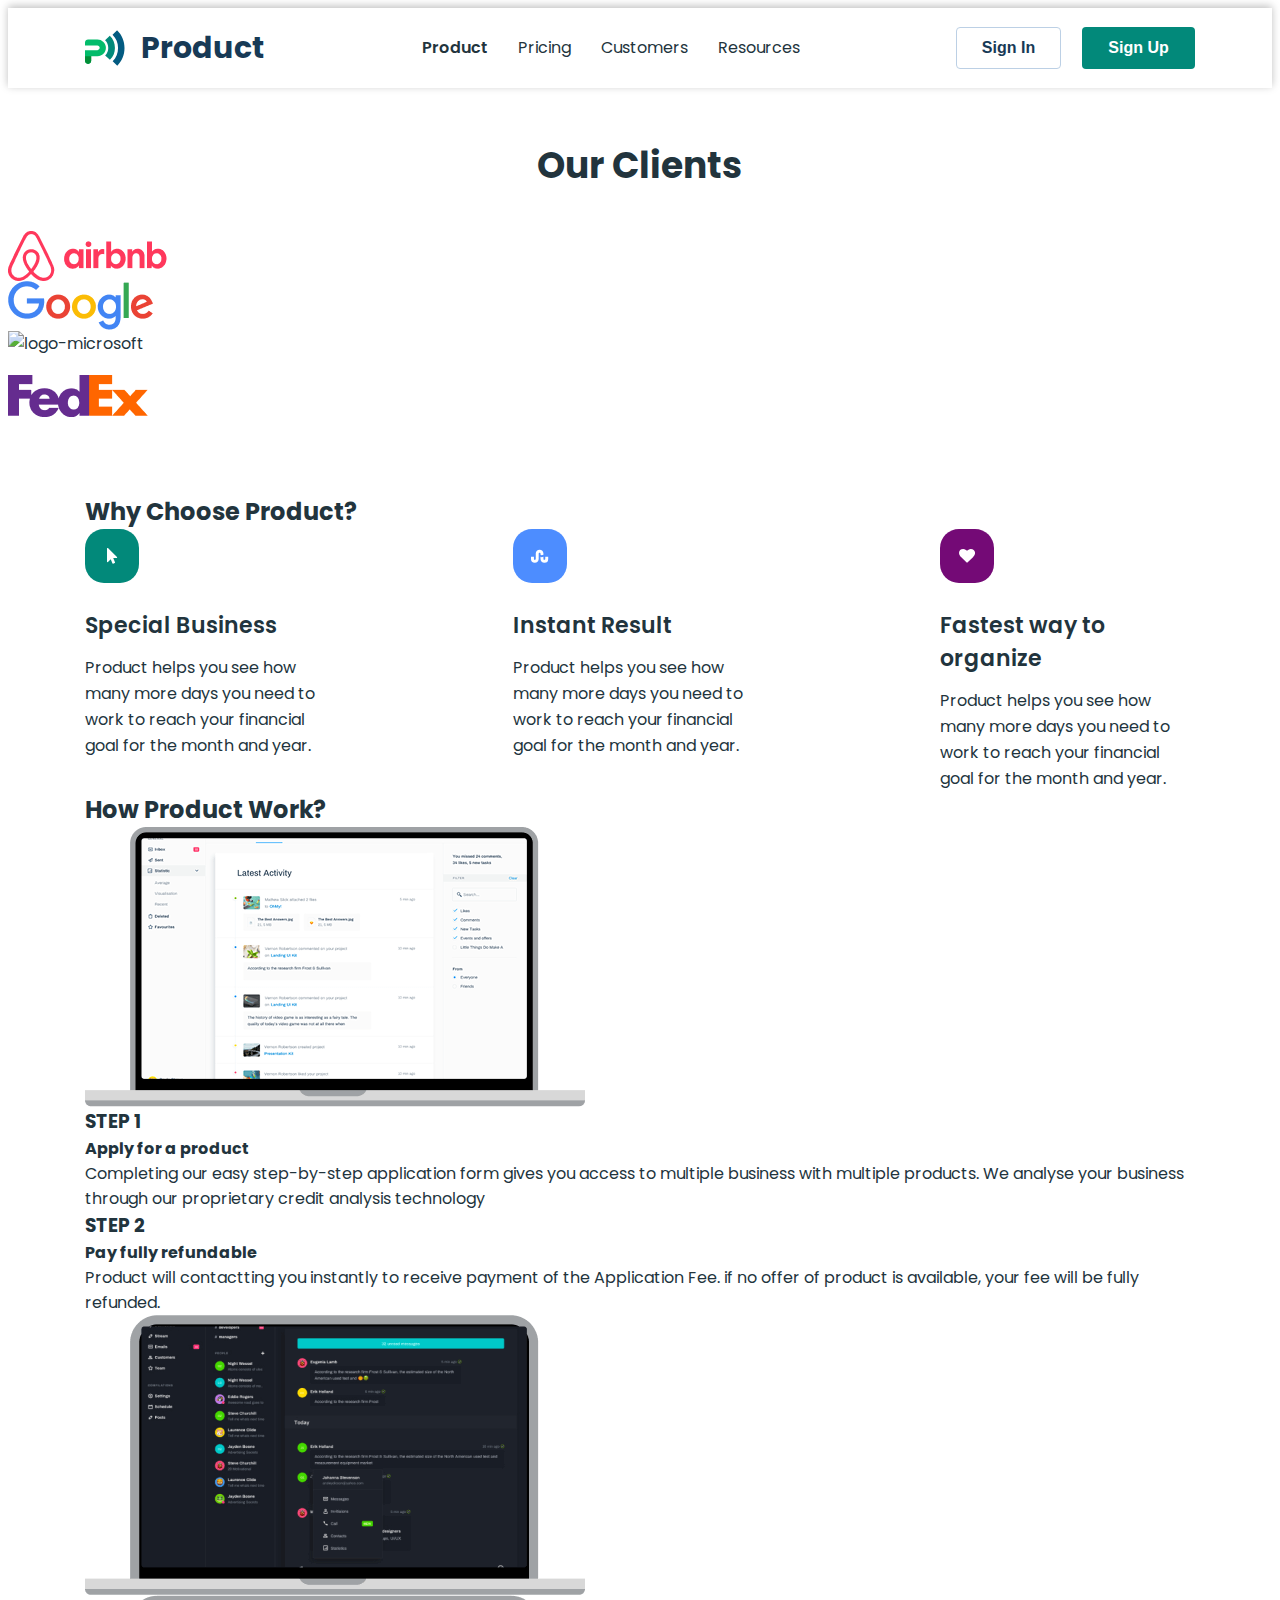
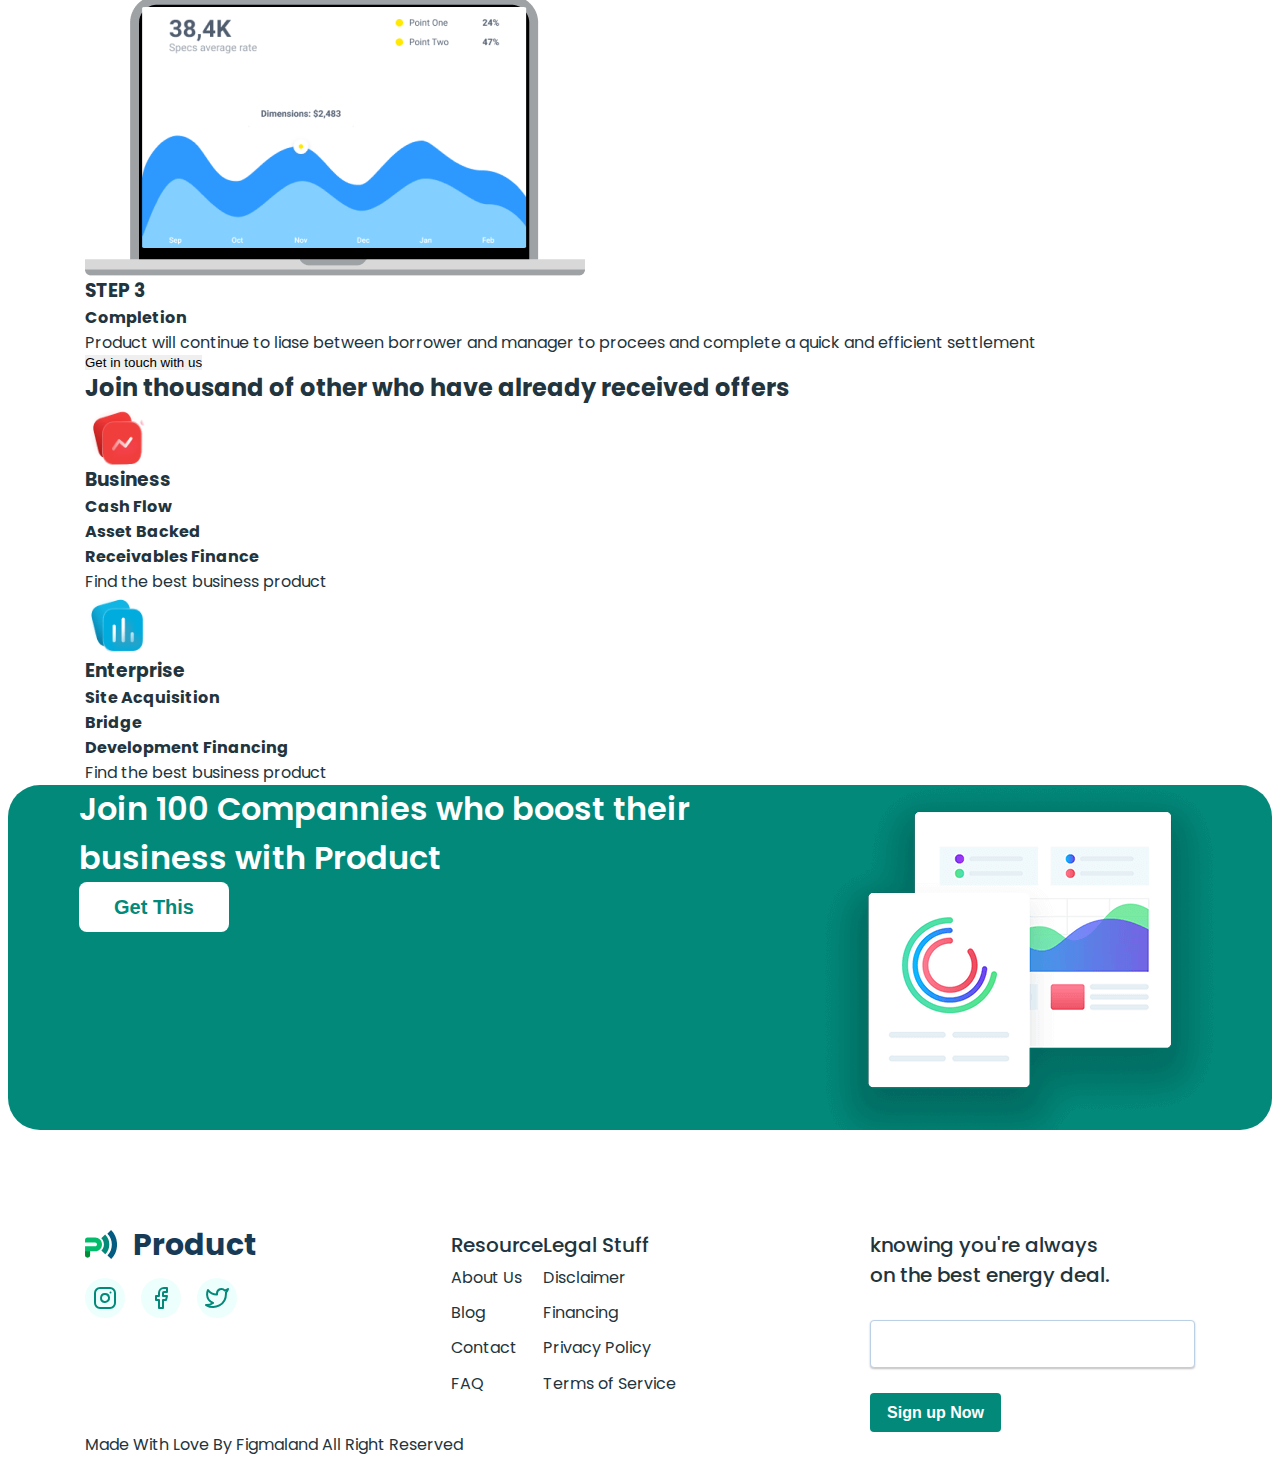
==== commit 3b360d63: "last page" ====
--- a/customers.html
+++ b/customers.html
@@ -20,10 +20,10 @@
     <!-- #region header -->
     <header class="header">
         <div class="container header-flex">
+            <a href="./index.html" class="link-header"><svg class="icon-logo" width="40" height="36">
+                    <use href="./images/icons.svg#icon-logo"></use>
+                </svg>Product</a>
             <nav class="navigation">
-                <a href="./index.html" class="link-header"><svg class="icon-logo" width="40" height="36">
-                        <use href="./images/icons.svg#icon-logo"></use>
-                    </svg>Product</a>
                 <ul class="nav-list">
                     <li class="nav-list-item-one">
                         <a href="./index.html">Product</a>
@@ -41,6 +41,11 @@
                 <li><button type="button" class="button-one">Sign In</button></li>
                 <li><button type="button" class="button-two">Sign Up</button></li>
             </ul>
+            <button type="button" class="btn-mobile-menu">
+                <svg width="28" height="31">
+                    <use href="./images/icons.svg#icon-menu"></use>
+                </svg>
+            </button>
         </div>
     </header>
     <!-- #endregion header -->
@@ -158,24 +163,26 @@
                     already received offers</h2>
                 <ul class="section-received-offers-list">
                     <li class="section-received-offers-list-item">
-                        <span class="section-received-offers-list-item-span"><img src="./images/customers/activity.png" width="61" height="61" alt="icon-activity">
+                        <span class="section-received-offers-list-item-span"><img src="./images/customers/activity.png"
+                                width="61" height="61" alt="icon-activity">
                         </span>
                         <h3 class="section-received-offers-list-item-subtitle">Business</h3>
-                            <h4 class="received-offers-list-item-subtitle-menu">Cash Flow</h4>
-                            <h4 class="received-offers-list-item-subtitle-menu">Asset Backed</h4>
-                            <h4 class="received-offers-list-item-subtitle-menu">Receivables Finance</h4>
-                        
+                        <h4 class="received-offers-list-item-subtitle-menu">Cash Flow</h4>
+                        <h4 class="received-offers-list-item-subtitle-menu">Asset Backed</h4>
+                        <h4 class="received-offers-list-item-subtitle-menu">Receivables Finance</h4>
+
                         <p class="received-offers-list-item-subtitle-text">Find the best business product</p>
                     </li>
                     <li class="section-received-offers-list-item">
-                        <span class="section-received-offers-list-item-span"><img src="./images/customers/chart.png" width="61" height="61" alt="icon-chart">
+                        <span class="section-received-offers-list-item-span"><img src="./images/customers/chart.png"
+                                width="62" height="62" alt="icon-chart">
                         </span>
                         <h3 class="section-received-offers-list-item-subtitle">Enterprise</h3>
-                        
-                            <h4 class="received-offers-list-item-subtitle-menu">Site Acquisition</h4>
-                            <h4 class="received-offers-list-item-subtitle-menu">Bridge </h4>
-                            <h4 class="received-offers-list-item-subtitle-menu">Development Financing</h4>
-                        
+
+                        <h4 class="received-offers-list-item-subtitle-menu">Site Acquisition</h4>
+                        <h4 class="received-offers-list-item-subtitle-menu">Bridge </h4>
+                        <h4 class="received-offers-list-item-subtitle-menu">Development Financing</h4>
+
                         <p class="received-offers-list-item-subtitle-text">Find the best business product</p>
                     </li>
                 </ul>
@@ -203,7 +210,7 @@
             <div class="footer-container">
                 <div class="footer-container-logo">
                     <a href="./index.html" class="footer-link">
-                        <svg class="icon-logo" width="32" height="29">
+                        <svg class="icon-logo" width="32" height="30">
                             <use href="./images/icons.svg#icon-logo-mini"></use>
                         </svg>Product</a>
                     <ul class="footer-list">
--- a/css/style.css
+++ b/css/style.css
@@ -6,7 +6,7 @@
 
 body {
   color: #22343d;
-  background: #fff;
+  background-color: #fff;
   font-family: 'Poppins', sans-serif;
 }
 
@@ -39,148 +39,179 @@
   height: auto;
 }
 
+button {
+  cursor: pointer;
+  padding: 0;
+  border: none;
+  display: block;
+}
+
+/* common */
+
 .container {
-  max-width: 1150px;
-  padding: 0 20px;
+  max-width: 411px;
   margin: 0 auto;
-}
+  padding: 0 31px;
+}
+
+@media screen and (min-width: 1150px) {
+  .container {
+    max-width: 1150px;
+    padding: 0 20px;
+  }
+}
+
+/* PRODUCT */
 
 /* #region header */
+.button-one,
+.button-two,
+.nav-list {
+  display: none;
+}
+.header {
+  box-shadow: 0 -2px 8px 0 rgba(0, 0, 0, 0.25);
+}
 
 .header-flex {
-  display: flex;
-  align-items: center;
-}
-
-.navigation {
-  display: flex;
-  align-items: center;
-}
-
+  position: relative;
+  display: flex;
+  align-items: center;
+  width: 100%;
+}
+.btn-mobile-menu {
+  position: absolute;
+  right: 27px;
+  top: 50%;
+  transform: translateY(-50%);
+  background-color: transparent;
+  padding: 19px 0;
+}
 .link-header {
   display: flex;
-  align-items: center;
-  gap: 16px;
+  gap: 8px;
+  align-items: center;
   font-weight: 700;
   font-size: 30px;
-  line-height: 0.93333;
+  line-height: 0.93;
   color: #173a56;
-  padding: 22px 0;
-  margin-right: 237px;
-}
-
-.nav-list {
-  display: flex;
-  align-items: center;
-  gap: 30px;
-}
-
-.nav-list a {
-  display: block;
-  font-weight: 400;
-  font-size: 16px;
-  line-height: 1.75;
-  color: #22343d;
-  padding: 26px 0;
-}
-
-.nav-list-item-one a {
-  font-weight: 600;
-}
-
-.nav-list-button {
-  display: flex;
-  align-items: center;
-  gap: 21px;
-  margin-left: auto;
-}
-
-.button-one {
-  font-weight: 600;
-  font-size: 16px;
-  text-align: center;
-  color: #173a56;
-  width: 105px;
-  height: 42px;
-  background: #fff;
-  border-radius: 4px;
-  border: 1px solid #bcd0e5;
-  cursor: pointer;
-}
-
-.button-two {
-  border-radius: 4px;
-  width: 113px;
-  height: 42px;
-  background: #02897a;
-  font-weight: 600;
-  font-size: 16px;
-  color: #fff;
-  border: none;
-  cursor: pointer;
-}
-
+  padding: 17px 0;
+  margin-right: auto;
+}
+
+/* desktop */
+@media screen and (min-width: 1150px) {
+  .btn-mobile-menu {
+    display: none;
+  }
+
+  .link-header {
+    gap: 16px;
+    padding: 22px 0;
+    margin-right: auto;
+  }
+  .nav-list a {
+    display: block;
+    font-weight: 400;
+    font-size: 16px;
+    line-height: 1.75;
+    color: #22343d;
+    padding: 26px 0;
+  }
+  .nav-list-item-one a {
+    font-weight: 600;
+  }
+  .nav-list {
+    display: flex;
+    align-items: center;
+    gap: 30px;
+  }
+
+  .nav-list-button {
+    display: flex;
+    align-items: center;
+    gap: 21px;
+    margin-left: auto;
+  }
+
+  .button-one {
+    display: block;
+    font-weight: 600;
+    font-size: 16px;
+    text-align: center;
+    color: #173a56;
+    width: 105px;
+    height: 42px;
+    background-color: #fff;
+    border-radius: 4px;
+    border: 1px solid #bcd0e5;
+  }
+
+  .button-two {
+    display: block;
+    border-radius: 4px;
+    width: 113px;
+    height: 42px;
+    background-color: #02897a;
+    font-weight: 600;
+    font-size: 16px;
+    color: #fff;
+  }
+}
 /* #endregion header */
 
 /* #region section one */
-
 .section-one {
-  padding: 25px 0 100px;
-}
-
+  padding: 30px 0 116px;
+}
+.section-one-wrapper-one {
+  display: flex;
+  flex-direction: column-reverse;
+  gap: 11px;
+}
+.section-one-head-wrapper {
+  display: flex;
+  flex-wrap: wrap;
+  justify-content: center;
+}
 .section-one-title {
   font-weight: 700;
-  font-size: 40px;
-  line-height: 1.5;
-  color: #22343d;
-  margin-bottom: 18px;
-}
-
+  font-size: 36px;
+  line-height: 1.67;
+  text-align: center;
+  margin-bottom: 16px;
+}
 .section-one-text {
   font-weight: 400;
   font-size: 18px;
   line-height: 1.55;
-  color: #22343d;
-  margin-bottom: 45px;
-}
-
-.section-one-wrapper-one {
-  display: flex;
-  align-items: center;
-  justify-content: space-between;
-  gap: 35px;
-}
-
+  text-align: center;
+  margin-bottom: 32px;
+}
 .section-one-wrapper-two {
   display: flex;
-  justify-content: flex-start;
-  align-items: center;
-  gap: 30px;
-}
-
+  justify-content: center;
+  align-items: center;
+  gap: 28px;
+}
 .section-one-button {
   font-weight: 700;
   font-size: 16px;
   color: #fff;
   border-radius: 4px;
-  width: 178px;
+  width: 142px;
   height: 53px;
-  background: #02897a;
-  border: none;
-  cursor: pointer;
-}
-
+  background-color: #02897a;
+}
 .link-icon-triangle {
   display: flex;
   gap: 8.7px;
   align-items: center;
 }
-
 .icon-triangle {
-  border-radius: 2px;
+  border-radius: 1px;
   fill: #02897a;
 }
-
 .link-icon-triangle-text {
   font-weight: 600;
   font-size: 16px;
@@ -189,201 +220,240 @@
   color: #02897a;
 }
 
+/* desktop */
+@media screen and (min-width: 1150px) {
+  .section-one {
+    padding: 25px 0 100px;
+  }
+  .section-one-wrapper-one {
+    flex-direction: row;
+    align-items: center;
+    justify-content: space-between;
+    gap: 35px;
+  }
+  .section-one-head-wrapper {
+    max-width: 430px;
+    justify-content: flex-start;
+  }
+  .section-one-title {
+    max-width: 390px;
+    font-size: 40px;
+    line-height: 1.5;
+    margin-bottom: 18px;
+    text-align: start;
+  }
+  .section-one-text {
+    margin-bottom: 45px;
+    text-align: start;
+  }
+
+  .section-one-wrapper-two {
+    gap: 30px;
+  }
+  .section-one-button {
+    width: 178px;
+  }
+  .icon-triangle {
+    border-radius: 2px;
+  }
+}
 /* #endregion section one */
 
 /* #region section two */
-.section-two-container-two {
-  max-width: 1030px;
-}
-
-.section-two {
-  padding-bottom: 50px;
-}
-
 .section-two-title {
-  max-width: 506px;
   font-weight: 700;
   font-size: 32px;
   text-align: center;
-  color: #22343d;
-  margin: 0 auto 50px;
-}
-
+  margin-bottom: 50px;
+}
 .section-two-list {
   display: flex;
-  justify-content: space-between;
-  gap: 30px;
-  margin-bottom: 50px;
-}
-
+  flex-wrap: wrap;
+  gap: 32px;
+  justify-content: center;
+}
 .section-two-list-item {
-  width: calc((100% - 90px) / 4);
-}
-
+  max-width: 215px;
+  display: flex;
+  flex-direction: column;
+  align-items: center;
+}
 .span-section-two {
   display: flex;
   justify-content: center;
   align-items: center;
   border-radius: 19px;
-  width: 54px;
-  height: 54px;
-  background: #02897a;
-  margin-bottom: 26px;
-}
-
+  width: 50px;
+  height: 50px;
+  margin-bottom: 24px;
+  background-color: #02897a;
+}
 .span-two-section-two {
-  background: #4d8dff;
+  background-color: #4d8dff;
 }
 
 .span-three-section-two {
-  background: #740a76;
+  background-color: #740a76;
 }
 
 .span-four-section-two {
-  background: #f03e3d;
-}
-
+  background-color: #f03e3d;
+}
+
+.section-two-list-title {
+  font-weight: 600;
+  font-size: 22px;
+  margin-bottom: 8px;
+}
+.section-two-list-text {
+  font-weight: 400;
+  font-size: 16px;
+  line-height: 1.63;
+  text-align: center;
+}
 .icon-section-two {
   fill: #fff;
 }
 
-.section-two-list-title {
-  margin-bottom: 13px;
-  font-weight: 600;
-  font-size: 22px;
-  color: #22343d;
-}
-
-.section-two-list-text {
-  font-weight: 400;
-  font-size: 16px;
-  line-height: 1.63;
-  color: #22343d;
-}
-
 .section-two-button {
-  display: block;
   border-radius: 4px;
   width: 175px;
   height: 53px;
-  background: #02897a;
+  background-color: #02897a;
   font-weight: 700;
   font-size: 16px;
   color: #fff;
-  margin: 0 auto;
-  border: none;
-  cursor: pointer;
-}
-
+  margin: 32px auto 0;
+}
+
+/* desktop */
+@media screen and (min-width: 1150px) {
+  .section-two-container-two {
+    max-width: 1030px;
+  }
+  .section-two-title {
+    max-width: 506px;
+    margin: 0 auto 50px;
+  }
+  .section-two-list {
+    justify-content: space-between;
+    gap: 30px;
+  }
+  .section-two-list-item {
+    max-width: calc((100% - 90px) / 4);
+    align-items: flex-start;
+  }
+  .section-two-list-text {
+    text-align: left;
+  }
+  .span-section-two {
+    width: 54px;
+    height: 54px;
+    margin-bottom: 26px;
+  }
+  .section-two-list-title {
+    margin-bottom: 13px;
+  }
+  .section-two-button {
+    margin-top: 50px;
+  }
+}
 /* #endregion section two */
 
 /* #region section three */
+
 .section-three {
-  padding-bottom: 100px;
-}
-
+  padding: 138px 0 100px 0;
+}
 .section-three-container-three {
-  display: flex;
-  gap: 84px;
-  justify-content: space-between;
-  align-items: center;
-}
-
-.section-three-wrapper {
-  max-width: 486px;
-  padding: 41px 0;
-}
-
+  max-width: 359px;
+  display: flex;
+  gap: 50px;
+  flex-direction: column-reverse;
+}
 .section-three-title {
-  font-family: 'Poppins', sans-serif;
   font-weight: 600;
   font-size: 16px;
-  color: #22343d;
-}
-
+}
 .section-three-title-span {
   display: block;
-  margin-top: 8px;
+  margin: 8px 0 16px;
   font-weight: 700;
   font-size: 32px;
 }
-
 .section-three-text {
-  margin-top: 25px;
-  font-family: 'Poppins', sans-serif;
   font-weight: 400;
   font-size: 16px;
   line-height: 1.625;
-  color: #22343d;
-}
-
+  margin-bottom: 16px;
+}
 .section-three-list {
-  margin-top: 30px;
-}
-
+  padding-bottom: 23px;
+}
+.section-three-item-title {
+  font-weight: 600;
+  font-size: 16px;
+  line-height: 1.625;
+  margin-bottom: 12px;
+}
+.section-three-item-text {
+  font-weight: 400;
+  font-size: 16px;
+  line-height: 1.625;
+}
 .section-three-list-item:nth-child(2) {
-  margin-top: 25px;
-}
-
-.section-three-list-item-text {
-  margin-top: 12px;
-  font-weight: 400;
-  font-size: 16px;
-  line-height: 1.625;
-  color: #22343d;
-}
-
-.section-three-list-item-tittle {
-  font-weight: 600;
-  font-size: 16px;
-  line-height: 1.625;
-  color: #22343d;
-}
-
+  margin-top: 16px;
+}
+/* desktop */
+@media screen and (min-width: 1150px) {
+  .section-three {
+    padding: 100px 0;
+  }
+  .section-three-container-three {
+    max-width: 1150px;
+    flex-direction: row;
+    gap: 84px;
+    justify-content: space-between;
+    align-items: center;
+  }
+  .section-three-wrapper {
+    max-width: 440px;
+    padding: 41px 0;
+  }
+  .section-three-title-span {
+    margin-top: 8px 0 25px;
+  }
+  .section-three-text {
+    margin-bottom: 30px;
+  }
+  .section-three-list-item:nth-child(2) {
+    margin-top: 25px;
+  }
+}
 /* #endregion section three */
 
 /* #region section four */
-
-.section-four {
-  padding-bottom: 100px;
-}
-
 .section-four-wrapper-one {
-  display: flex;
-  gap: 84px;
-  justify-content: flex-start;
-  align-items: center;
-}
-
-.section-four-wrapper-two {
-  padding: 41px 35px 40px 0;
-  max-width: 440px;
-}
-
+  max-width: 380px;
+}
+.section-four-picture {
+  margin-bottom: 50px;
+}
 .section-four-title {
   font-weight: 600;
   font-size: 16px;
-  color: #22343d;
-}
-
+}
 .section-four-title-span {
   display: block;
   font-weight: 700;
   font-size: 32px;
-  color: #22343d;
-  margin-top: 8px;
-}
-
+  margin: 8px 0 16px;
+}
 .section-four-text {
   font-weight: 400;
   font-size: 16px;
   line-height: 1.625;
-  color: #22343d;
-  margin-top: 25px;
-}
-
-.section-four-list {
-  margin-top: 30px;
+  margin-bottom: 16px;
 }
 
 .section-four-list-item {
@@ -392,7 +462,6 @@
   align-items: center;
   gap: 30px;
 }
-
 .section-four-icon-container {
   border: 2.92px solid #fff;
   border-radius: 14px;
@@ -404,7 +473,6 @@
   align-items: center;
   flex-shrink: 0;
 }
-
 .section-four-list-item:nth-child(2) .section-four-icon-container {
   background-color: #f03e3d;
 }
@@ -416,72 +484,81 @@
 .section-four-icon {
   fill: #fff;
 }
-
 .section-four-list-item:not(:last-child) {
-  margin-bottom: 25px;
-}
-
+  margin-bottom: 16px;
+}
 .section-four-list-item-text {
   font-weight: 400;
   font-size: 16px;
   line-height: 1.625;
-  color: #22343d;
-}
-
+}
+
+/* desktop */
+@media screen and (min-width: 1150px) {
+  .section-four-wrapper-one {
+    max-width: 1150px;
+    display: flex;
+    gap: 84px;
+    justify-content: flex-start;
+    align-items: center;
+  }
+  .section-four-wrapper-two {
+    padding: 41px 35px 40px 0;
+    max-width: 440px;
+  }
+  .section-four-title-span {
+    margin: 8px 0 25px;
+  }
+
+  .section-four-text {
+    margin-bottom: 30px;
+  }
+
+  .section-four-list-item:not(:last-child) {
+    margin-bottom: 25px;
+  }
+}
 /* #endregion section four */
 
 /* #region section five */
 .section-five {
-  padding-bottom: 150px;
-}
-
+  padding: 100px 0 140px 0;
+}
 .section-five-wrapper-one {
   display: flex;
-  justify-content: space-between;
-  align-items: center;
-  gap: 84px;
+  flex-direction: column-reverse;
+  gap: 50px;
 }
 
 .section-five-wrapper-two {
-  padding: 41px 0;
-  max-width: 434px;
+  max-width: 310px;
 }
 
 .section-five-title {
   font-weight: 600;
   font-size: 16px;
-  color: #22343d;
 }
 
 .section-five-title-span {
   font-weight: 700;
   font-size: 32px;
-  color: #22343d;
   display: block;
-  margin-top: 8px;
-}
-
+  margin: 8px 0 16px;
+}
 .section-five-text {
   font-weight: 400;
   font-size: 16px;
   line-height: 1.625;
-  color: #22343d;
-  margin-top: 25px;
-}
-
-.section-five-list {
-  margin-top: 30px;
+  margin-bottom: 16px;
 }
 
 .section-five-list-item:last-child {
-  margin-top: 25px;
-}
-
+  margin-top: 16px;
+}
 .section-five-list-item-title {
   font-weight: 600;
   font-size: 16px;
   line-height: 1.625;
-  color: #22343d;
 }
 
 .section-five-list-item-text {
@@ -489,9 +566,35 @@
   font-weight: 400;
   font-size: 16px;
   line-height: 1.625;
-  color: #22343d;
-}
-
+}
+
+/* desktop */
+@media screen and (min-width: 1150px) {
+  .section-five {
+    padding: 100px 0 150px 0;
+  }
+
+  .section-five-wrapper-one {
+    max-width: 1100px;
+    flex-direction: row;
+    justify-content: space-between;
+    align-items: center;
+    gap: 84px;
+  }
+  .section-five-wrapper-two {
+    padding: 41px 0;
+    max-width: 434px;
+  }
+  .section-five-title-span {
+    margin: 8px 0 25px;
+  }
+  .section-five-text {
+    margin-bottom: 30px;
+  }
+  .section-five-list-item:last-child {
+    margin-top: 25px;
+  }
+}
 /* #endregion section five */
 
 /* #region section six */
@@ -499,17 +602,11 @@
   padding-bottom: 100px;
 }
 
-.section-six-wrapper-one {
-  max-width: 916px;
-  margin: 0 auto;
-}
-
 .section-six-title {
   font-weight: 700;
   font-size: 32px;
   text-align: center;
-  color: #22343d;
-  margin: 0 auto 25px;
+  margin: 0 auto 8px;
 }
 
 .section-six-text {
@@ -517,70 +614,104 @@
   font-size: 16px;
   line-height: 1.625;
   text-align: center;
-  color: #22343d;
-  margin: 0 auto;
-  max-width: 542px;
-}
-
+  margin: 0 auto 40px;
+  max-width: 320px;
+}
 .section-six-list {
   display: flex;
-  justify-content: space-between;
   flex-wrap: wrap;
-  row-gap: 25px;
-  margin-top: 40px;
-}
-
+  row-gap: 32px;
+}
 .section-six-list-item {
   display: flex;
-  gap: 20px;
+  gap: 14px;
   justify-content: flex-start;
   align-items: center;
-  width: calc((100% - 91px) / 2);
-}
-
+}
 .section-six-list-item:nth-child(2),
-.section-six-list-item:nth-child(3) {
+.section-six-list-item:nth-child(4) {
   flex-direction: row-reverse;
 }
-
+.section-six-list-item-wrapper {
+  display: flex;
+  justify-content: center;
+  align-items: center;
+  background-color: #fff;
+  box-shadow: 2px 2px 10px 0 rgba(23, 58, 86, 0.15);
+  width: 237px;
+  height: 64px;
+  border-radius: 50px;
+}
 .section-six-list-item-text {
-  width: 281px;
-  box-shadow: 2px 2px 10px 0 rgba(23, 58, 86, 0.15);
-  background-color: #fff;
-  border-radius: 50px;
+  max-width: 170px;
   font-weight: 500;
   font-size: 16px;
   text-align: center;
   color: #2f281e;
-  padding: 13px 0;
-}
-
+}
 .section-six-btn {
-  display: block;
-  margin: 50px auto 0;
+  margin: 32px auto 0;
   font-weight: 700;
   font-size: 16px;
   color: #fff;
   border-radius: 4px;
   width: 216px;
   height: 53px;
-  background: #02897a;
-  border: none;
-  cursor: pointer;
-}
-
+  background-color: #02897a;
+}
+
+/* desktop */
+
+@media screen and (min-width: 1150px) {
+  .section-six-wrapper-one {
+    max-width: 916px;
+  }
+  .section-six-title {
+    margin: 0 auto 25px;
+  }
+  .section-six-text {
+    max-width: 542px;
+  }
+
+  .section-six-list {
+    justify-content: space-between;
+    row-gap: 25px;
+    column-gap: 100px;
+  }
+  .section-six-list-item {
+    gap: 10px;
+    width: calc((100% - 100px) / 2);
+  }
+  .section-six-list-item:nth-child(3) {
+    flex-direction: row-reverse;
+  }
+  .section-six-list-item:nth-child(4) {
+    flex-direction: row;
+  }
+
+  .section-six-list-item-wrapper {
+    width: 281px;
+    height: 50px;
+    border-radius: 50px;
+  }
+  .section-six-list-item-text {
+    max-width: 207px;
+  }
+  .section-six-btn {
+    margin: 50px auto 0;
+  }
+}
 /* #endregion section six */
 
 /* #region section seven */
 .section-seven {
-  padding-bottom: 171px;
-}
-
+  padding-bottom: 61px;
+}
 .section-seven-title {
   font-weight: 700;
   font-size: 34px;
-  color: #22343d;
-  margin-bottom: 10px;
+  text-align: center;
+  margin-bottom: 8px;
 }
 
 .section-seven-text {
@@ -588,151 +719,127 @@
   font-weight: 500;
   font-size: 16px;
   line-height: 1.625;
-  color: #22343d;
-  max-width: 419px;
-}
-
+  text-align: center;
+  max-width: 345px;
+}
 .section-seven-list {
   display: flex;
-  justify-content: space-between;
-  gap: 30px;
-}
-
+  flex-wrap: wrap;
+  gap: 16px;
+}
 .section-seven-wrapper-one {
-  width: 100%;
-  padding-right: 50px;
-}
-
-.section-seven-list-item {
-  width: calc((100% - 60px) / 3);
-  display: flex;
-  flex-direction: column;
-  align-items: center;
-  gap: 24px;
-}
-
+  width: 80%;
+  padding: 24px 0 40px;
+}
+.section-seven-list-item-text {
+  font-weight: 400;
+  font-size: 16px;
+  line-height: 1.75;
+  margin-bottom: 12px;
+}
+.section-seven-span {
+  font-weight: 700;
+}
+.section-seven-list-item-title {
+  font-weight: 700;
+  font-size: 24px;
+  line-height: 1.66;
+}
 .section-seven-list-item:nth-child(2) .section-seven-list-item-title {
   color: #02897a;
 }
 
-.section-seven-list-item-text {
-  font-weight: 400;
-  font-size: 16px;
-  line-height: 1.75;
-  color: #22343d;
-}
-
-.section-seven-span {
-  font-weight: 700;
-}
-
-.section-seven-list-item-title {
-  font-weight: 700;
-  font-size: 24px;
-  line-height: 1.66;
-  color: #22343d;
-}
-
+/* desktop */
+@media screen and (min-width: 1150px) {
+  .section-seven {
+    padding-bottom: 171px;
+  }
+  .section-seven-title {
+    margin-bottom: 10px;
+    text-align: start;
+  }
+  .section-seven-text {
+    max-width: 400px;
+    text-align: start;
+  }
+  .section-seven-list {
+    flex-wrap: nowrap;
+    justify-content: space-between;
+    gap: 30px;
+  }
+
+  .section-seven-list-item {
+    width: calc((100% - 60px) / 3);
+  }
+}
 /* #endregion section seven */
 
 /* #region section eight */
 .section-eight {
   padding-bottom: 100px;
 }
-
 .section-eight-title {
-  margin-bottom: 10px;
+  margin-bottom: 8px;
   text-align: center;
   font-weight: 700;
   font-size: 34px;
-  color: #22343d;
-}
-
+}
 .section-eight-text {
-  margin-bottom: 40px;
+  margin-bottom: 74px;
   text-align: center;
   font-weight: 500;
   font-size: 16px;
-  color: #22343d;
-}
-
+}
 .section-eight-list {
   display: flex;
-  gap: 72px;
-  justify-content: space-between;
-}
-
+  gap: 32px;
+  flex-wrap: wrap;
+  justify-content: center;
+}
 .section-eight-list-item {
-  width: calc((100% - 144px) / 3);
-  padding: 32px 0;
+  width: 322px;
+  padding: 24px 0 32px 0;
   border-radius: 8px;
   box-shadow: 0 2px 8px 0 rgba(0, 0, 0, 0.25);
-  background: #fff;
+  background-color: #fff;
   display: flex;
   flex-direction: column;
   align-items: center;
   justify-content: space-between;
-}
-
+  transition: background-color 300ms cubic-bezier(0.4, 0, 0.2, 1);
+}
 .section-eight-list-title {
   font-weight: 700;
   font-size: 24px;
-  line-height: 1.67;
-  color: #22343d;
-  text-align: center;
-  margin-bottom: 8px;
+  line-height: 1.66;
+  text-align: center;
+  transition: color 300ms cubic-bezier(0.4, 0, 0.2, 1);
 }
 
 .section-eight-list-text {
-  font-family: 'Montserrat', sans-serif;
   text-align: center;
   font-weight: 400;
   font-size: 16px;
   line-height: 2.5;
-  color: #22343d;
+  transition: color 300ms cubic-bezier(0.4, 0, 0.2, 1);
+}
+.section-eight-list-container {
+  display: flex;
+  justify-content: space-between;
+  align-items: center;
   margin-bottom: 16px;
 }
-
-.section-eight-list-item:nth-child(2) {
-  background: #02897a;
-}
-
-.section-eight-list-item:nth-child(2)>.section-eight-list-title {
-  font-family: 'Montserrat', sans-serif;
-  color: #fff;
-}
-
-.section-eight-list-item:nth-child(2) .section-eight-list-text {
-  color: #fff;
-}
-
-.section-eight-list-item:nth-child(3)>.section-eight-list-title {
-  font-family: 'Montserrat', sans-serif;
-}
-
-.section-eight-list-container {
-  display: flex;
-  justify-content: space-between;
-  align-items: center;
-  margin-bottom: 16px;
-}
-
 .section-eight-list-subcontainer {
   display: flex;
   flex-direction: column;
   justify-content: space-between;
   align-items: flex-start;
   gap: 4px;
-}
-
-.section-eight-list-subcontainer {
-  margin-left: 7px;
-}
-
+  margin-left: 8px;
+}
 .section-eight-list-item:nth-child(2) .section-eight-list-subcontainer {
-  margin-left: 10px;
-}
-
+  gap: 7px;
+}
 .section-eight-list-sign {
   font-family: 'Inter', sans-serif;
   font-weight: 700;
@@ -740,152 +847,181 @@
   line-height: 1.25;
   letter-spacing: 0em;
   color: #02897a;
-}
-
+  transition: color 300ms cubic-bezier(0.4, 0, 0.2, 1);
+}
 .section-eight-list-subtitle {
-  font-family: 'Montserrat', sans-serif;
   font-weight: 700;
   font-size: 76px;
   line-height: 1.32;
   letter-spacing: 0em;
   text-align: center;
   color: #02897a;
+  transition: color 300ms cubic-bezier(0.4, 0, 0.2, 1);
 }
 
 .section-eight-list-subtext {
-  font-family: 'Montserrat', sans-serif;
-  font-weight: 400;
-  font-size: 16px;
-  line-height: 1.1875;
+  font-weight: 400;
+  font-size: 16px;
+  line-height: 1.19;
   letter-spacing: 0.01em;
   color: #afafaf;
-}
-
-.section-eight-list-item:nth-child(2) .section-eight-list-subtitle {
-  font-weight: 700;
-  font-size: 76px;
-  line-height: 1.32;
-  letter-spacing: 0em;
-  text-align: center;
-  color: #fff;
-}
-
-.section-eight-list-item:nth-child(2) .section-eight-list-sign {
-  font-weight: 700;
-  font-size: 24px;
-  line-height: 1.25;
-  letter-spacing: 0em;
-  color: #fff;
-}
-
-.section-eight-list-item:nth-child(2) .section-eight-list-subtext {
-  font-family: 'Montserrat', sans-serif;
-  font-weight: 400;
-  font-size: 16px;
-  line-height: 1.19;
-  letter-spacing: 0.01em;
-  color: #e0e0e0;
-}
-
+  transition: color 300ms cubic-bezier(0.4, 0, 0.2, 1);
+}
 .section-eight-endlist {
   display: flex;
   flex-direction: column;
   gap: 16px;
   justify-content: space-between;
   align-items: center;
-  margin-bottom: 30px;
-}
-
+  margin-bottom: 38px;
+}
 .section-eight-endlist-item {
-  font-family: 'Montserrat', sans-serif;
+  font-family: 'Inter', sans-serif;
   font-weight: 500;
   font-size: 16px;
   line-height: 1.38;
   letter-spacing: 0.01em;
-  color: #22343d;
-}
-
+  transition: color 300ms cubic-bezier(0.4, 0, 0.2, 1);
+}
 .section-eight-btn {
+  font-family: 'Montserrat', sans-serif;
   border-radius: 8px;
   width: 139px;
   height: 44px;
-  background: #02897a;
-  font-family: 'Montserrat', sans-serif;
+  background-color: #02897a;
   font-weight: 600;
   font-size: 18px;
   color: #fff;
-  border: none;
-}
-
-.section-eight-list-item:nth-child(2) .section-eight-btn {
-  background: #fff;
+  transition: color 300ms cubic-bezier(0.4, 0, 0.2, 1),
+    background-color 300ms cubic-bezier(0.4, 0, 0.2, 1);
+}
+.section-eight-list-item:hover,
+.section-eight-list-item:focus {
+  background-color: #02897a;
+}
+.section-eight-list-item:hover .section-eight-list-title,
+.section-eight-list-item:focus .section-eight-list-title,
+.section-eight-list-item:hover .section-eight-list-text,
+.section-eight-list-item:focus .section-eight-list-text,
+.section-eight-list-item:hover .section-eight-list-sign,
+.section-eight-list-item:focus .section-eight-list-sign,
+.section-eight-list-item:hover .section-eight-list-subtitle,
+.section-eight-list-item:focus .section-eight-list-subtitle,
+.section-eight-list-item:hover .section-eight-endlist-item,
+.section-eight-list-item:focus .section-eight-endlist-item {
+  color: #fff;
+}
+.section-eight-list-item:hover .section-eight-list-subtext,
+.section-eight-list-item:focus .section-eight-list-subtext {
+  color: #e0e0e0;
+}
+.section-eight-list-item:hover .section-eight-btn,
+.section-eight-list-item:focus .section-eight-btn {
+  background-color: #fff;
   color: #02897a;
 }
 
+/* desktop */
+@media screen and (min-width: 1150px) {
+  .section-eight-title {
+    margin-bottom: 10px;
+  }
+  .section-eight-text {
+    margin-bottom: 40px;
+  }
+  .section-eight-list {
+    flex-wrap: nowrap;
+    gap: 72px;
+    justify-content: space-between;
+  }
+  .section-eight-list-item {
+    width: calc((100% - 144px) / 3);
+    padding: 32px 0;
+  }
+  .section-eight-list-text {
+    font-family: 'Montserrat', sans-serif;
+  }
+  .section-eight-list-text {
+    font-family: 'Montserrat', sans-serif;
+  }
+  .section-eight-list-item:nth-child(2) > .section-eight-list-title,
+  .section-eight-list-item:nth-child(3) > .section-eight-list-title {
+    font-family: 'Montserrat', sans-serif;
+  }
+  .section-eight-list-subcontainer {
+    margin-left: 7px;
+  }
+  .section-eight-list-item:nth-child(2) .section-eight-list-subcontainer {
+    margin-left: 10px;
+  }
+  .section-eight-list-item:nth-child(2) .section-eight-list-subcontainer {
+    gap: 7px;
+  }
+  .section-eight-list-subtext {
+    font-family: 'Montserrat', sans-serif;
+  }
+  .section-eight-endlist {
+    margin-bottom: 30px;
+  }
+  .section-eight-endlist-item {
+    font-family: 'Montserrat', sans-serif;
+  }
+}
 /* #endregion section eight */
 
 /* #region section nine */
 .section-nine {
   padding-bottom: 100px;
 }
-
-.section-nine-wrapper-one {
-  max-width: 1130px;
-}
-
-.section-nine-list {
-  display: flex;
-  gap: 65px;
-  justify-content: space-between;
-  align-items: flex-end;
-}
-
-.section-nine-list-item {
-  padding: 28px 26px;
-  width: calc((100% - 129px) / 3);
-}
-
 .section-nine-title {
   font-weight: 700;
-  font-size: 32px;
-  line-height: 1.78125;
+  font-size: 34px;
+  line-height: 1.68;
   letter-spacing: 0.01em;
-  color: #22343d;
-  text-align: center;
-  margin-bottom: 10px;
-}
-
+  text-align: center;
+  margin-bottom: 8px;
+}
 .section-nine-text {
   font-weight: 500;
   font-size: 16px;
   line-height: 1.75;
   letter-spacing: 0.01em;
   text-align: center;
-  color: #22343d;
-  max-width: 537px;
-  margin: 0 auto 40px;
-}
-
+  margin-bottom: 32px;
+}
+.section-nine-list {
+  display: flex;
+  flex-wrap: wrap;
+  gap: 32px;
+  justify-content: center;
+}
+.section-nine-list-item {
+  width: 320px;
+  padding: 28px 26px 24px;
+}
 .section-nine-star-list {
   display: flex;
   justify-content: flex-start;
   align-items: center;
   margin-bottom: 16px;
 }
-
 .icon-star {
   fill: #f3cd03;
 }
-
 .section-nine-list-text {
   font-weight: 400;
   font-size: 16px;
   line-height: 1.75;
   letter-spacing: 0.01em;
-  color: #737373;
+  color: #32454f;
   margin-bottom: 16px;
 }
-
+.section-nine-list-container {
+  display: flex;
+  justify-content: flex-start;
+  align-items: center;
+  gap: 14px;
+}
 .section-nine-list-subtitle {
   font-weight: 600;
   font-size: 16px;
@@ -893,7 +1029,6 @@
   letter-spacing: 0.01em;
   color: #02897a;
 }
-
 .section-nine-list-subtext {
   font-weight: 500;
   font-size: 14px;
@@ -902,40 +1037,34 @@
   color: #252b42;
 }
 
-.section-nine-list-container {
-  display: flex;
-  justify-content: flex-start;
-  align-items: center;
-  gap: 14px;
-}
-
+/* desktop */
+@media screen and (min-width: 1150px) {
+  .section-nine-title {
+    font-size: 32px;
+    line-height: 1.78;
+    margin-bottom: 10px;
+  }
+  .section-nine-text {
+    margin-bottom: 40px;
+  }
+  .section-nine-list {
+    gap: 65px;
+    justify-content: space-between;
+  }
+  .section-nine-list-item {
+    padding: 28px 26px;
+    width: calc((100% - 130px) / 3);
+  }
+}
 /* #endregion section nine */
 
 /* #region section ten */
 .section-ten {
   padding-bottom: 100px;
 }
-
-.section-ten-customer {
-  padding: 150px 0px;
-
-}
-
-.container-ten {
-  margin: 0 auto;
-  padding: 0 46px 0 51px;
-  border-radius: 32px;
-  max-width: 955px;
-  background-color: #02897a;
-  display: flex;
-  gap: 10px;
-  justify-content: center;
-}
-
 .section-ten-wrapper-one {
-  padding: 49px 0 56px 0;
-}
-
+  padding: 0 20px;
+}
 .visually-hidden {
   position: absolute;
   width: 1px;
@@ -948,15 +1077,28 @@
   clip: rect(0 0 0 0);
   overflow: hidden;
 }
-
+.section-ten-wrapper-two {
+  display: flex;
+  flex-wrap: wrap;
+  gap: 69px;
+  justify-content: center;
+  padding: 17px 22px 0;
+}
+.container-ten {
+  border-radius: 32px;
+  background-color: #02897a;
+  display: flex;
+  flex-wrap: wrap;
+  gap: 72px;
+  justify-content: center;
+}
 .section-ten-title {
-  margin-bottom: 46px;
   font-weight: 600;
   font-size: 32px;
   line-height: 1.51;
   color: #fff;
-}
-
+  text-align: center;
+}
 .section-ten-btn {
   border-radius: 8px;
   width: 150px;
@@ -964,23 +1106,43 @@
   font-weight: 600;
   font-size: 20px;
   color: #02897a;
-  border: none;
-}
-
-.section-ten-btn-customer {
-  color: #22343d;
-}
-
+  background-color: #fff;
+}
+
+/* desktop */
+@media screen and (min-width: 1150px) {
+  .section-ten-pricing {
+    padding-bottom: 150px;
+  }
+  .section-ten-wrapper-one {
+    max-width: 1025px;
+  }
+  .container-ten {
+    flex-wrap: nowrap;
+    justify-content: space-between;
+    padding: 0 46px 0 51px;
+  }
+  .section-ten-wrapper-two {
+    padding: 49px 0 56px 0;
+    gap: 46px;
+    flex-direction: column;
+    justify-content: space-between;
+  }
+  .section-ten-title {
+    text-align: start;
+  }
+}
 /* #endregion section ten */
 
-/* #region footer */
+/*#region footer*/
 
 .footer-container {
   display: flex;
-  width: 100%;
-  margin-bottom: 10px;
-}
-
+  flex-direction: column;
+  gap: 32px;
+  justify-content: space-between;
+  align-items: center;
+}
 .footer-link {
   display: flex;
   align-items: center;
@@ -989,9 +1151,18 @@
   font-size: 30px;
   line-height: 0.93;
   color: #173a56;
-  margin-bottom: 18px;
-}
-
+}
+.footer-container-logo {
+  display: flex;
+  flex-direction: column;
+  gap: 25px;
+  align-items: flex-start;
+}
+.icon-footer {
+  fill: transparent;
+  stroke-width: 2px;
+  stroke: #02897a;
+}
 .footer-link-icon {
   width: 40px;
   height: 40px;
@@ -1002,437 +1173,411 @@
   align-items: center;
 }
 
-.icon-footer {
-  fill: #edfffc;
-  stroke-width: 2px;
-  stroke: #02897a;
-}
-
 .footer-list {
   display: flex;
   gap: 16px;
 }
-
+.footer-container-resource-legal-list {
+  display: flex;
+  gap: 6px;
+  flex-direction: column;
+  align-items: center;
+}
 .footer-container-item-title {
   font-weight: 500;
   font-size: 20px;
   line-height: 1.5;
-  color: #22343d;
-  /* margin-bottom: 8px; */
-}
-
+}
+.footer-container-item-link {
+  font-weight: 400;
+  font-size: 16px;
+  line-height: 2.19;
+  color: inherit;
+}
+.footer-form {
+  display: flex;
+  flex-direction: column;
+  align-items: center;
+}
 .footer-container-form-title {
+  max-width: 250px;
   font-weight: 500;
   font-size: 20px;
   line-height: 1.5;
-  color: #22343d;
-  margin-bottom: 30px;
-}
-
-.footer-container-form-title-customer {
+  text-align: center;
   margin-bottom: 34px;
 }
-
-.footer-container-item-link {
-  font-weight: 400;
-  font-size: 16px;
-  line-height: 2.19;
-  color: #22343d;
-}
-
-.footer-container-logo {
-  margin-right: auto;
-}
-
-.footer-container-resource-legal {
-  display: flex;
-  flex-direction: column;
-  align-items: flex-start;
-  margin-right: auto;
-}
-
-.footer-form {
-  display: flex;
-  flex-direction: column;
-  align-items: flex-start;
-  max-width: 325px;
-}
-
 .footer-form-input-wrapper {
   position: relative;
-  margin-bottom: 25px;
-}
-
-.footer-form-input-wrapper-customer {
   margin-bottom: 21px;
 }
-
-.icon-mobile-phone {
-  position: absolute;
-  left: 12px;
-  top: 50%;
-  transform: translateY(-50%);
-  fill: #02897a;
-}
-
 .footer-form-input {
   outline: transparent;
   width: 325px;
   height: 48px;
-  padding: 10px 42px;
   background-color: #fff;
   border: 1px solid #bcd0e5;
   border-radius: 4px;
-}
-
-.footer-form-input-customer {
   box-shadow: 0 1px 2px 0 rgba(0, 0, 0, 0.25);
-  background;
-}
-
+}
 .footer-form-input::placeholder {
-  font-weight: 400;
-  font-size: 16px;
-  line-height: 1.75;
-  color: #02897a;
-}
-
+  opacity: 0;
+}
+.icon-mobile-phone {
+  display: none;
+}
 .footer-form-btn {
   border-radius: 4px;
   width: 131px;
   height: 39px;
-  background: #02897a;
-  border: none;
-  font-weight: 700;
-  font-size: 16px;
-  text-align: center;
+  background-color: #02897a;
+  font-weight: 700;
+  font-size: 16px;
   color: #fff;
-  cursor: pointer;
-}
-
-.footer-end-text {
+}
+.footer-end-text-one,
+.footer-end-text-two {
   text-align: center;
   font-weight: 400;
   font-size: 16px;
   line-height: 1.88;
-  color: #22343d;
-}
-
-/* #endregion footer */
-
-
-
-
-
-/* CUSTOMERS */
-
-/* #region customers clients */
-.section-clients {
-  padding: 100px 0 117px;
-}
-
-.section-clients-title {
+}
+.footer-end-text-wrapper {
+  margin-top: 44px;
+}
+.footer-end-text-one {
+  display: none;
+}
+
+/* PRICING */
+/* #region section eight */
+.section-eight-pricing {
+  padding: 50px 0 100px;
+}
+.section-eight-pricing-title {
+  font-weight: 600;
+  font-size: 24px;
+  margin-bottom: 30px;
+}
+.section-eight-pricing-title-text {
+  font-weight: 700;
+  font-size: 36px;
+  text-align: center;
+  margin-bottom: 18px;
+}
+.section-eight-pricing-text {
+  max-width: 337px;
   margin-bottom: 50px;
-  text-align: center;
-  font-weight: 700;
-  font-size: 40px;
-  color: #22343d;
-}
-
-.section-clients-list {
-  display: flex;
-  gap: 64px;
-  justify-content: center;
-}
-
-/* #endregion customers clients */
-
-
-/* #region customers choose-product*/
-.section-choose-product {
-  padding: 24px 0 68px;
-  background: #f5f5f5;
-}
-
-.section-choose-product-container {
-  max-width: 1155px;
-}
-
-.section-choose-product-title {
-  text-align: center;
-  margin-bottom: 50px;
-  font-weight: 700;
-  font-size: 34px;
-  text-align: center;
-  color: #22343d;
-}
-
-.span-three-customer {
-  background-color: #f03e3d;
-}
-
-.section-choose-product-list {
-  display: flex;
-  flex-direction: column;
-  align-items: center;
-  border: 1px solid #dedede;
-  border-radius: 10px;
-  padding: 40px 50px;
-  width: calc((100% - 60px)/3);
-}
-
-.section-choose-product-item-text {
-  text-align: center;
-}
-
-/* #endregion customers choose-product*/
-
-
-
-/* #region customers product-work*/
-
-.section-product-work {
-  padding: 101px 0 115px;
-}
-
-.section-product-work-title {
-  margin-bottom: 73px;
-  font-weight: 700;
-  font-size: 34px;
-  text-align: center;
-  color: #22343d;
-}
-
-.section-product-work-list {
-  display: flex;
-  flex-direction: column;
-  gap: 100px;
-  margin-bottom: 78px;
-}
-
-.section-product-work-list-item {
-  display: flex;
-  justify-content: center;
-}
-
-.section-product-work-wrapper {
-  max-width: 387px;
-  display: flex;
-  flex-direction: column;
-  align-items: flex-start;
-}
-
-.section-product-work-wrapper-one {
-  margin-left: 89px;
-}
-
-.section-product-work-wrapper-two {
-  margin-right: 76px;
-}
-
-.section-product-work-wrapper-three {
-  margin-left: 88px;
-}
-
-.section-product-work-btn {
-  display: block;
+}
+/* #endregion section eight */
+
+/* #region pricing-enterprise */
+.section-pricing-enterprise {
+  padding-bottom: 100px;
+  background: linear-gradient(180deg, #f6f6f6 0%, rgba(246, 246, 246, 0) 100%);
+}
+.container-pricing-enterprise {
+  max-width: 380px;
+  padding-block: 47px;
+}
+.section-pricing-enterprise-title {
+  font-weight: 600;
+  font-size: 24px;
+  margin-bottom: 24px;
+  text-align: center;
+}
+
+.section-pricing-enterprise-subtitle {
+  font-weight: 700;
+  font-size: 32px;
+  margin-bottom: 25px;
+  text-align: center;
+}
+.section-pricing-enterprise-text {
+  font-weight: 400;
+  font-size: 18px;
+  margin-bottom: 32px;
+  text-align: center;
+}
+
+.section-pricing-enterprise-btn {
   border-radius: 8px;
   width: 224px;
   height: 44px;
-  background: #02897a;
-  border: none;
-  margin: 0 auto;
-  font-family: "Montserrat", sans-serif;
+  background-color: #02897a;
+  font-family: 'Montserrat', sans-serif;
   font-weight: 600;
   font-size: 18px;
   color: #fff;
-  cursor: pointer;
-}
-
-.section-product-work-list-item-title {
-  font-weight: 500;
-  font-size: 20px;
-  text-align: center;
-  color: #22343d;
+  margin: 0 auto;
+}
+/* #endregion pricing-enterprise */
+
+/*#region pricing enterpreneur */
+.section-pricing-enterpreneur {
+  padding-bottom: 100px;
+}
+.section-pricing-enterpreneur-title {
+  max-width: 333px;
+  font-weight: 700;
+  font-size: 32px;
+  margin-bottom: 33px;
+  text-align: center;
+}
+.section-pricing-picture-wrapper {
+  margin-bottom: 32px;
+}
+.section-pricing-enterpreneur-wrapper-two {
+  display: flex;
+  gap: 14px;
+  align-items: center;
   margin-bottom: 16px;
 }
-
-.section-product-work-list-item-subtitle {
+.section-pricing-enterpreneur-span {
+  border-radius: 100%;
+  display: flex;
+  align-items: center;
+  justify-content: center;
+  width: 52px;
+  height: 50px;
+  background-color: #f4f5f7;
+}
+.section-pricing-enterpreneur-list-item:not(:last-child) {
+  margin-bottom: 24px;
+}
+.section-pricing-enterpreneur-item-title {
   font-weight: 600;
   font-size: 24px;
   text-align: center;
-  color: #22343d;
+}
+.section-pricing-enterpreneur-item-text {
+  font-weight: 400;
+  font-size: 16px;
+  line-height: 1.75;
+}
+/*#endregion pricing enterpreneur */
+
+/* #region pricing question */
+.section-pricing-question {
+  padding-bottom: 100px;
+}
+.title-section-pricing-question {
+  font-weight: 700;
+  font-size: 32px;
+  text-align: center;
   margin-bottom: 16px;
 }
-
-.section-product-work-list-item-text {
-  font-weight: 400;
-  font-size: 16px;
-  line-height: 1.75;
-  color: #22343d;
-}
-
-/* #endregion customers product-work*/
-
-
-/* #region customers received-offers*/
-.section-received-offers {
-  padding: 35px 0 45px;
-  background: linear-gradient(180deg, #f5f5f5 0%, rgba(245, 245, 245, 0) 100%);
-}
-
-.section-received-offers-title {
-  font-weight: 700;
-  font-size: 32px;
-  text-align: center;
-  color: #22343d;
-  max-width: 537px;
-  margin: 0 auto 93px;
-}
-
-.section-received-offers-list {
-  margin-bottom: 195px;
-  display: flex;
-  justify-content: center;
-  gap: 227px;
-}
-
-.section-received-offers-list-item {
-  display: flex;
-  flex-direction: column;
-  align-items: center;
-}
-
-.section-received-offers-list-item-span {
-  margin-bottom: 27px;
-  border-radius: 100px;
-  width: 150px;
-  height: 150px;
-  background-color: #ffefef;
-  display: flex;
-  justify-content: center;
-  align-items: center;
-}
-
-.section-received-offers-list-item-subtitle {
-  font-weight: 500;
-  font-size: 24px;
-  line-height: 1.17;
-  color: #000;
-  margin-bottom: 16px;
-
-}
-
-.received-offers-list-item-subtitle-menu {
+.text-section-pricing-question {
   font-weight: 400;
   font-size: 18px;
-  line-height: 1.78;
-  color: #22343d;
-}
-
-.received-offers-list-item-subtitle-text {
-  font-weight: 600;
-  font-size: 16px;
-  line-height: 1.75;
-  color: #000;
-  margin-top: 12px;
-}
-
-/* #endregion customers received-offers*/
-
-
-
-/* PRICING */
-
-/*region pricing question*/
-
-.section-pricing-question-container {
-  max-width: 855px;
-}
-
-.title-section-pricing-question {
-  font-weight: 700;
-  font-size: 34px;
-  color: #22343d;
-  text-align: center;
-  margin-bottom: 8px;
-}
-
-.text-section-pricing-question {
-  font-weight: 400;
-  font-size: 18px;
-  color: #22343d;
-  text-align: center;
-  margin-bottom: 50px;
-}
-
-
+  text-align: center;
+  margin-bottom: 30px;
+}
 .section-pricing-question-list-item:not(:last-child) {
-  margin-bottom: 16px;
-}
-
+  margin-bottom: 24px;
+}
+.section-pricing-question-list-item-line {
+  width: 100%;
+  border: 1px solid #e7e7e7;
+  height: 0px;
+}
 .section-pricing-question-item-title {
   font-weight: 500;
   font-size: 18px;
-  color: #22343d;
 }
 
 .section-pricing-question-item-text {
   font-weight: 400;
   font-size: 16px;
-  color: #22343d;
   margin-top: 14px;
 }
-
 .section-pricing-question-summary {
   display: flex;
   gap: 16px;
   list-style-type: none;
 }
-
 .section-pricing-question-summary::before {
   content: '';
   background-image: url('../images/pricing/plus-circle.png');
   width: 24px;
   height: 24px;
   display: block;
+  flex-shrink: 0;
 }
 
 details[open] .section-pricing-question-summary::before {
   background-image: url('../images/pricing/minus-circle.png');
 }
-
-/*endregion pricing question */
-
-
-
-/*region pricing enterpreneur */
-
-.section-pricing-enterpreneur {
-  margin-bottom: 6px;
-}
-
-.section-pricing-enterpreneur-title {
-  font-weight: 700;
-  font-size: 34px;
-  color: #22343d;
-  margin-bottom: 56px;
-  text-align: center;
-}
-
-.section-pricing-enterpreneur-wrapper {
-  display: flex;
-  align-items: center;
-  gap: 60px;
-}
-
-
-.section-pricing-enterpreneur-list {}
-
-.section-pricing-enterpreneur-list-item {}
-
-.section-pricing-enterpreneur-item-title {}
-
-.section-pricing-enterpreneur-item-text {}
-
-/*endregion pricing enterpreneur */+/* #endregion pricing question */
+
+/* CUSTOMERS */
+/* #region customers clients */
+.section-clients {
+  padding-block: 50px 77px;
+}
+.section-clients-title {
+  margin-bottom: 38px;
+  text-align: center;
+  font-weight: 700;
+  font-size: 36px;
+}
+/* #endregion customers clients */
+
+/* DESKTOP */
+@media screen and (min-width: 1150px) {
+  .footer-container {
+    width: 100%;
+    gap: 0;
+    flex-direction: row;
+    align-items: flex-start;
+    justify-content: space-between;
+  }
+  .icon-logo {
+    display: block;
+  }
+  .icon-logo-mini {
+    display: none;
+  }
+  .footer-container-logo {
+    gap: 18px;
+    margin-right: auto;
+  }
+  .footer-container-form-title {
+    margin-bottom: 30px;
+  }
+  .footer-container-resource-legal-list {
+    align-items: flex-start;
+    margin-right: auto;
+  }
+  .footer-form {
+    align-items: flex-start;
+    max-width: 325px;
+    margin-left: auto;
+  }
+  .footer-container-form-title {
+    max-width: 250px;
+    text-align: start;
+    margin-bottom: 30px;
+  }
+  .footer-form-input-wrapper {
+    margin-bottom: 25px;
+  }
+  .footer-form-input {
+    padding: 10px 42px;
+  }
+  .footer-form-input::placeholder {
+    font-weight: 400;
+    font-size: 16px;
+    line-height: 1.75;
+    color: #02897a;
+    opacity: 1;
+  }
+  .footer-form-input-pricing::placeholder {
+    opacity: 0;
+  }
+  .icon-mobile-phone {
+    display: block;
+    position: absolute;
+    left: 12px;
+    top: 50%;
+    transform: translateY(-50%);
+    fill: #02897a;
+  }
+  .icon-mobile-phone-pricing {
+    display: none;
+  }
+  .footer-end-text-wrapper {
+    margin-top: 10px;
+  }
+  .footer-end-text-one {
+    display: block;
+  }
+  .footer-end-text-two {
+    display: none;
+  }
+  /*#endregion footer*/
+
+  /* PRICING */
+  /* #region section eight */
+  .section-eight-pricing {
+    padding-bottom: 150px;
+  }
+  .section-eight-pricing-title {
+    margin-bottom: 32px;
+  }
+  .section-eight-pricing-title-text {
+    font-size: 40px;
+    margin-bottom: 16px;
+  }
+  .section-eight-pricing-text {
+    max-width: 1150px;
+  }
+  /* #endregion section eight */
+
+  /* #region pricing-enterprise */
+  .section-pricing-enterprise {
+    padding-bottom: 294px;
+  }
+  .container-pricing-enterprise {
+    max-width: 1150px;
+    padding-block: 52px;
+  }
+  .section-pricing-enterprise-title {
+    margin-bottom: 16px;
+  }
+  .section-pricing-enterprise-subtitle {
+    font-size: 34px;
+    margin-bottom: 8px;
+  }
+  /* #endregion pricing-enterprise */
+
+  /*#region pricing enterpreneur */
+  .section-pricing-enterpreneur {
+    padding-bottom: 50px;
+  }
+  .section-pricing-enterpreneur-title {
+    max-width: 1150px;
+    font-size: 34px;
+    margin-bottom: 56px;
+    text-align: center;
+  }
+  .section-pricing-enterpreneur-wrapper {
+    display: flex;
+    align-items: center;
+    gap: 60px;
+  }
+  .section-pricing-enterpreneur-span {
+    width: 50px;
+  }
+  .section-pricing-enterpreneur-list {
+    max-width: 450px;
+  }
+  .section-pricing-enterpreneur-list-item:not(:last-child) {
+    margin-bottom: 32px;
+  }
+  /*#endregion pricing enterpreneur */
+
+  /* #region pricing question */
+  .section-pricing-question {
+    padding-bottom: 150px;
+  }
+  .section-pricing-question-container {
+    max-width: 870px;
+  }
+  .title-section-pricing-question {
+    font-size: 34px;
+    margin-bottom: 8px;
+  }
+  .text-section-pricing-question {
+    margin-bottom: 50px;
+  }
+  .section-pricing-question-list-item:not(:last-child) {
+    margin-bottom: 16px;
+  }
+  /* #endregion pricing question */
+
+  /* CUSTOMERS */
+
+  /* #region customers clients */
+  /* #endregion customers clients */
+}
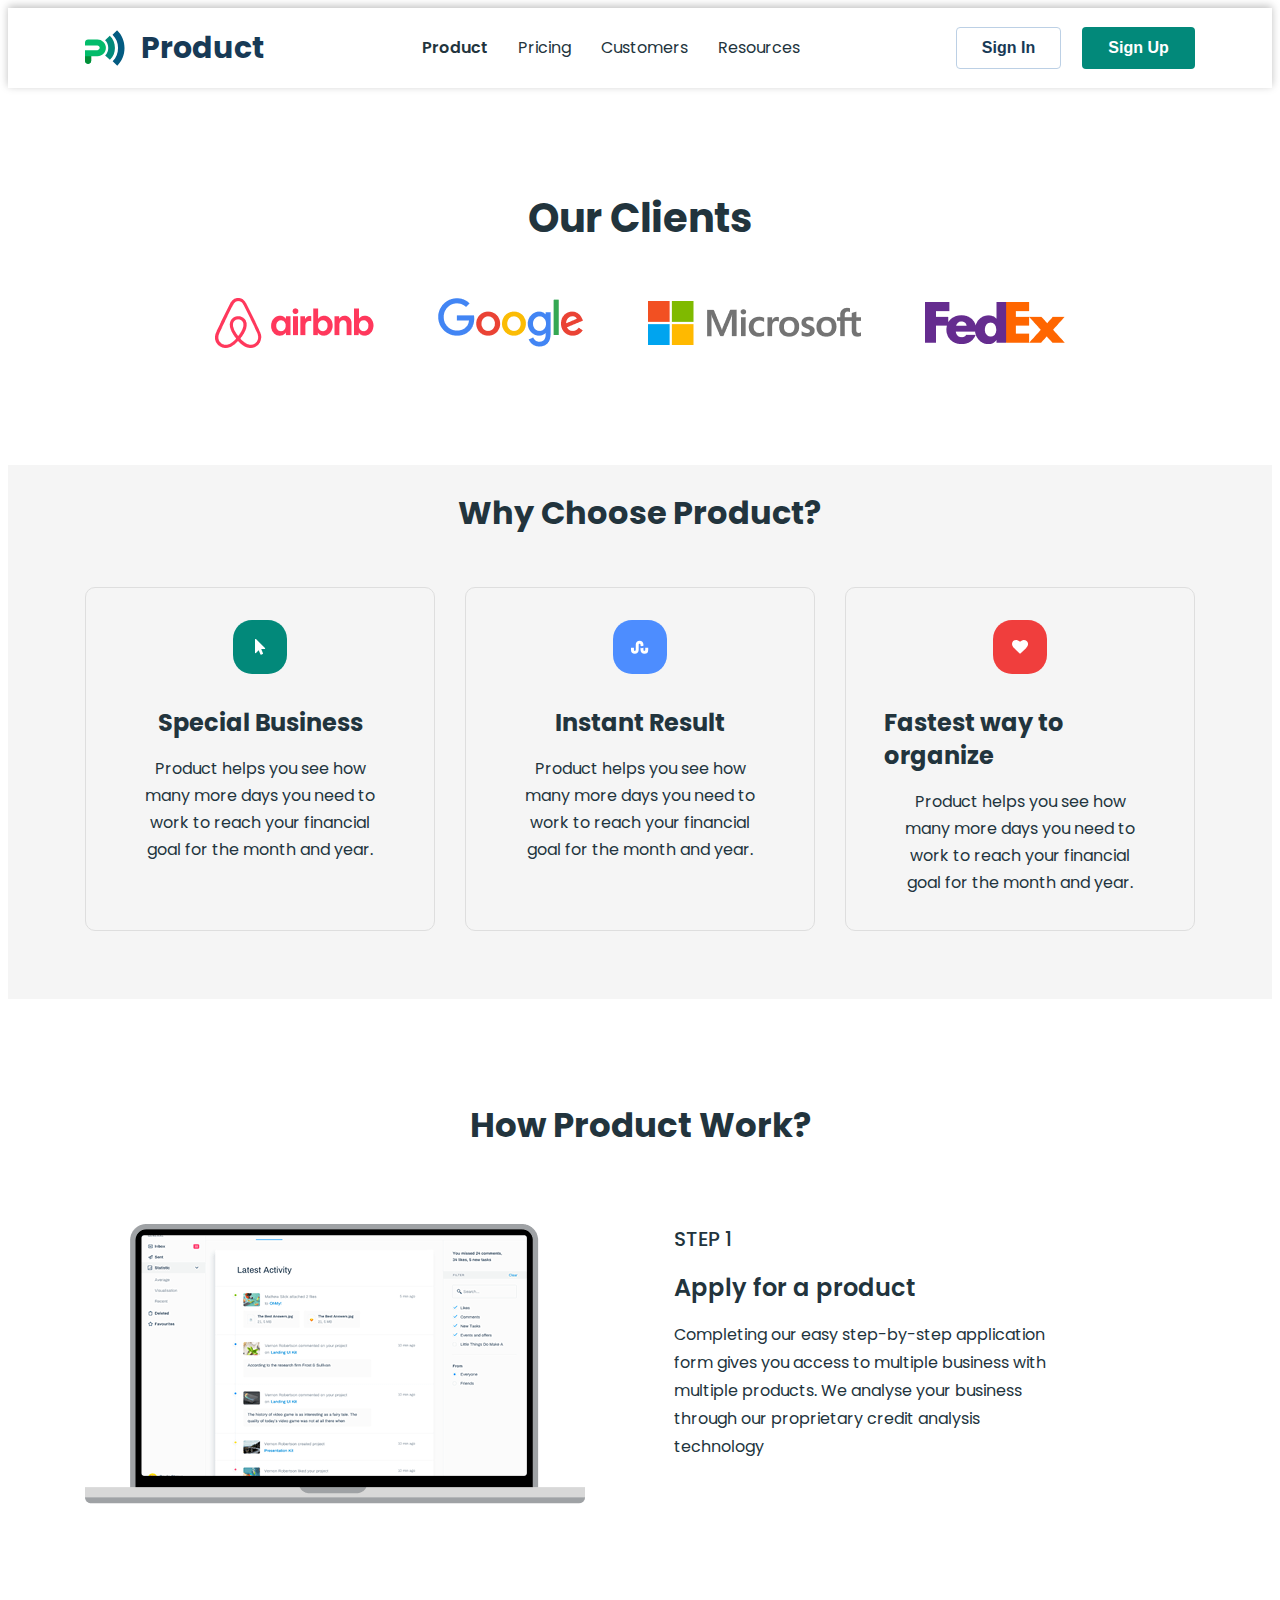
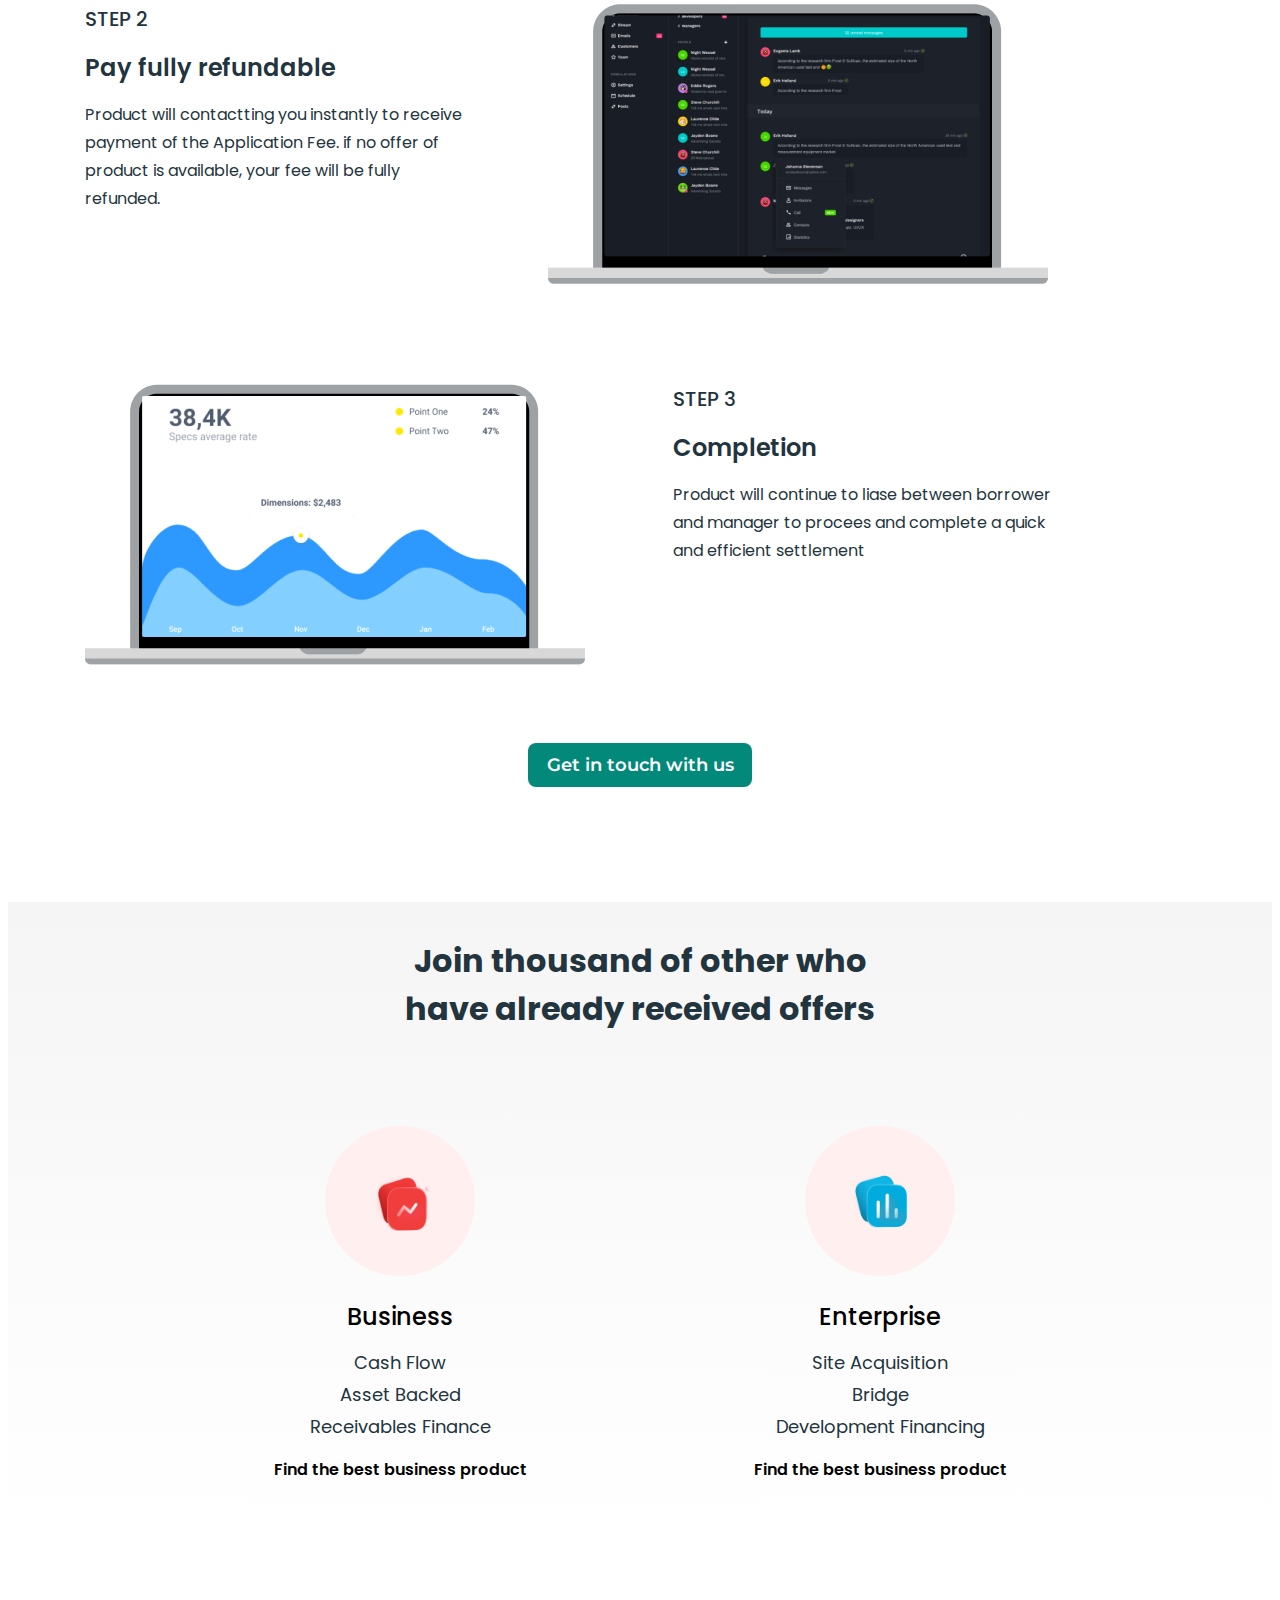
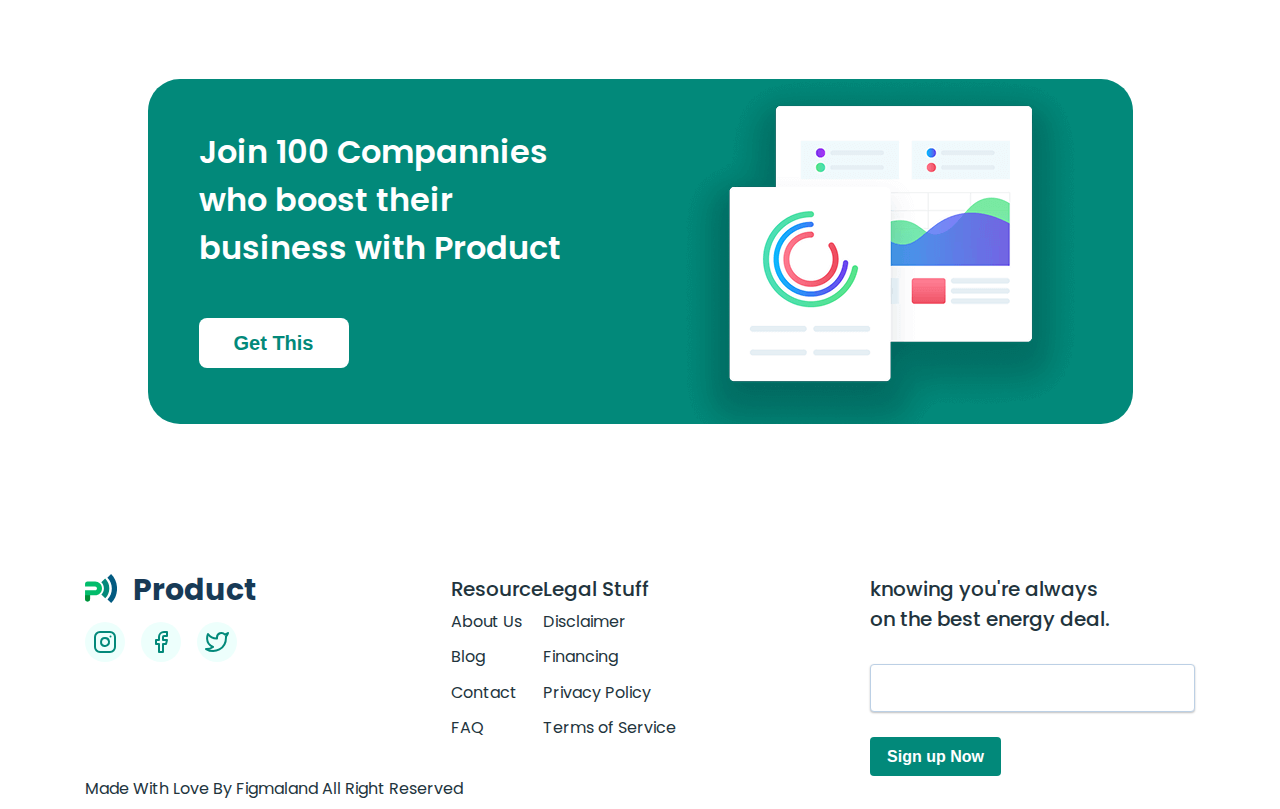
==== commit 7129c35b: "preliminary completing" ====
--- a/customers.html
+++ b/customers.html
@@ -7,12 +7,12 @@
     <link rel="stylesheet" href="https://cdnjs.cloudflare.com/ajax/libs/modern-normalize/3.0.1/modern-normalize.min.css"
         integrity="sha512-q6WgHqiHlKyOqslT/lgBgodhd03Wp4BEqKeW6nNtlOY4quzyG3VoQKFrieaCeSnuVseNKRGpGeDU3qPmabCANg=="
         crossorigin="anonymous" referrerpolicy="no-referrer" />
-    <link rel="preconnect" href="https://fonts.googleapis.com">
-    <link rel="preconnect" href="https://fonts.gstatic.com" crossorigin>
+    <link rel="preconnect" href="https://fonts.googleapis.com" />
+    <link rel="preconnect" href="https://fonts.gstatic.com" crossorigin />
     <link
         href="https://fonts.googleapis.com/css2?family=Inter:opsz,wght@500;700&family=Montserrat:wght@400;500;600;700&family=Poppins:wght@400;500;600;700;800&family=Roboto:wght@400;500;700&display=swap"
-        rel="stylesheet">
-    <link rel="stylesheet" href="./css/style.css">
+        rel="stylesheet" />
+    <link rel="stylesheet" href="./css/style.css" />
     <title>Bisness promotion</title>
 </head>
 
@@ -50,62 +50,83 @@
     </header>
     <!-- #endregion header -->
     <main>
-        <!-- #region our-clients -->
+        <!-- #region-clients -->
         <section class="section-clients">
-            <h1 class="section-clients-title">Our Clients</h1>
-            <ul class="section-clients-list">
-                <li><img src="./images/customers/airbnb.png" alt="logo-airbnb" width="159" height="50"></li>
-                <li><img src="./images/customers/google.png" alt="logo-google" width="146" height="50"></li>
-                <li><img src="./images/customers/microsoft.png" alt="logo-microsoft" width="213" height="44"></li>
-                <li><img src="./images/customers/fedex.png" alt="logo-fedex" width="140" height="42"></li>
-            </ul>
-            <!-- #endregion our-clients -->
-        </section>
+            <div class="container section-clients-container">
+                <h1 class="section-clients-title">Our Clients</h1>
+                <ul class="section-clients-list">
+                    <li>
+                        <img srcset="
+                  ./images/customers/airbnb.png    1x,
+                  ./images/customers/airbnb@2x.png 2x
+                " src="./images/customers/airbnb.png" alt="logo-airbnb" width="159" height="50" />
+                    </li>
+                    <li>
+                        <img srcset="
+                  ./images/customers/google.png    1x,
+                  ./images/customers/google@2x.png 2x
+                " src="./images/customers/google.png" alt="logo-google" width="146" height="50" />
+                    </li>
+                    <li>
+                        <img srcset="
+                  ./images/customers/microsoft.png    1x,
+                  ./images/customers/microsoft@2x.png 2x
+                " src="./images/customers/microsoft.png" alt="logo-microsoft" width="213" height="44" />
+                    </li>
+                    <li>
+                        <img srcset="
+                  ./images/customers/fedex.png    1x,
+                  ./images/customers/fedex@2x.png 2x
+                " src="./images/customers/fedex.png" alt="logo-fedex" width="140" height="42" />
+                    </li>
+                </ul>
+            </div>
+        </section>
+        <!-- #endregion-clients -->
         <!-- #region choose-product -->
         <section class="section-choose-product">
             <div class="container section-choose-product-container">
-                <h2 class="section-choose-product-title">Why Choose Product?</h2>
+                <h2 class="section-two-title">Why Choose Product?</h2>
                 <ul class="section-two-list">
-                    <li class="section-two-list-item section-choose-product-list">
-                        <span class="span-section-two">
+                    <li class="section-two-list-item section-choose-product-list-item">
+                        <span class="span-section-two span-section-choose-product">
                             <svg class="icon-section-two" width="11" height="18">
                                 <use href="./images/icons.svg#icon-arrow"></use>
                             </svg>
                         </span>
-                        <h3 class="section-two-list-title">Special Business</h3>
+                        <h3 class="section-choose-product-item-title">
+                            Special Business
+                        </h3>
                         <p class="section-two-list-text section-choose-product-item-text">
-                            Product helps you see how many
-                            more days you need to work
-                            to reach your financial goal
-                            for the month and year.
-                        </p>
-                    </li>
-                    <li class="section-two-list-item section-choose-product-list">
-                        <span class="span-section-two span-two-section-two">
+                            Product helps you see how many more days you need to work to
+                            reach your financial goal for the month and year.
+                        </p>
+                    </li>
+                    <li class="section-two-list-item section-choose-product-list-item">
+                        <span class="span-section-two span-two-section-two span-section-choose-product">
                             <svg class="icon-section-two" width="18" height="18">
                                 <use href="./images/icons.svg#icon-scale"></use>
                             </svg>
                         </span>
-                        <h3 class="section-two-list-title">Instant Result</h3>
+                        <h3 class="section-choose-product-item-title">Instant Result</h3>
                         <p class="section-two-list-text section-choose-product-item-text">
-                            Product helps you see how many
-                            more days you need to work
-                            to reach your financial goal
-                            for the month and year.
-                        </p>
-                    </li>
-                    <li class="section-two-list-item section-choose-product-list">
-                        <span class="span-section-two span-three-section-two span-three-customer">
+                            Product helps you see how many more days you need to work to
+                            reach your financial goal for the month and year.
+                        </p>
+                    </li>
+                    <li class="section-two-list-item section-choose-product-list-item">
+                        <span
+                            class="span-section-two span-three-section-two span-three-customer span-section-choose-product">
                             <svg class="icon-section-two" width="16" height="18">
                                 <use href="./images/icons.svg#icon-heart"></use>
                             </svg>
                         </span>
-                        <h3 class="section-two-list-title">Fastest way to organize</h3>
+                        <h3 class="section-choose-product-item-title">
+                            Fastest way to organize
+                        </h3>
                         <p class="section-two-list-text section-choose-product-item-text">
-                            Product helps you see how many
-                            more days you need to work
-                            to reach your financial goal
-                            for the month and year.
+                            Product helps you see how many more days you need to work to
+                            reach your financial goal for the month and year.
                         </p>
                     </li>
                 </ul>
@@ -117,73 +138,130 @@
             <div class="container">
                 <h2 class="section-product-work-title">How Product Work?</h2>
                 <ul class="section-product-work-list">
-                    <li class="section-product-work-list-item"><img src="./images/customers/mac-one.png" alt="macbook"
-                            width="500" height="280">
+                    <li class="section-product-work-list-item">
+                        <picture>
+                            <source srcset="
+                    ./images/customers/mac-one.png    1x,
+                    ./images/customers/mac-one@2x.png 2x
+                  " media="(min-width: 1150px)" />
+                            <source srcset="
+                    ./images/customers/mac-one-mob.png    1x,
+                    ./images/customers/mac-one-mob@2x.png 2x
+                  " media="(max-width: 1149px)" />
+                            <img src="./images/customers/mac-one.png" alt="macbook" />
+                        </picture>
                         <div class="section-product-work-wrapper section-product-work-wrapper-one">
                             <h3 class="section-product-work-list-item-title">STEP 1</h3>
-                            <h4 class="section-product-work-list-item-subtitle">Apply for a product</h4>
-                            <p class="section-product-work-list-item-text">Completing our easy step-by-step application
-                                form gives you access to multiple business with
-                                multiple
-                                products. We analyse your business through our proprietary credit analysis technology
+                            <h4 class="section-product-work-list-item-subtitle">
+                                Apply for a product
+                            </h4>
+                            <p class="section-product-work-list-item-text">
+                                Completing our easy step-by-step application form gives you
+                                access to multiple business with multiple products. We analyse
+                                your business through our proprietary credit analysis
+                                technology
                             </p>
                         </div>
                     </li>
                     <li class="section-product-work-list-item">
-                        <div class="section-product-work-wrapper section-product-work-wrapper-two ">
-                            <h3 class="section-product-work-list-item-title">STEP 2 </h3>
-                            <h4 class="section-product-work-list-item-subtitle">Pay fully refundable</h4>
-                            <p class="section-product-work-list-item-text">Product will contactting you instantly to
-                                receive payment of the Application Fee. if no offer of
-                                product
-                                is available, your fee will be fully refunded.</p>
+                        <div class="section-product-work-wrapper section-product-work-wrapper-two">
+                            <h3 class="section-product-work-list-item-title">STEP 2</h3>
+                            <h4 class="section-product-work-list-item-subtitle">
+                                Pay fully refundable
+                            </h4>
+                            <p class="section-product-work-list-item-text">
+                                Product will contactting you instantly to receive payment of
+                                the Application Fee. if no offer of product is available, your
+                                fee will be fully refunded.
+                            </p>
                         </div>
-                        <img src="./images/customers/mac-two.png" alt="macbook" width="500" height="280">
-                    </li>
-                    <li class="section-product-work-list-item"> <img src="./images/customers/mac-three.png"
-                            alt="macbook" width="500" height="280">
+                        <picture>
+                            <source srcset="
+                    ./images/customers/mac-two.png    1x,
+                    ./images/customers/mac-two@2x.png 2x
+                  " media="(min-width: 1150px)" />
+                            <source srcset="
+                    ./images/customers/mac-two-mob.png    1x,
+                    ./images/customers/mac-two-mob@2x.png 2x
+                  " media="(max-width: 1149px)" />
+                            <img src="./images/customers/mac-two.png" alt="macbook" />
+                        </picture>
+                    </li>
+                    <li class="section-product-work-list-item">
+                        <picture>
+                            <source srcset="
+                    ./images/customers/mac-three.png    1x,
+                    ./images/customers/mac-three@2x.png 2x
+                  " media="(min-width: 1150px)" />
+                            <source srcset="
+                    ./images/customers/mac-three-mob.png    1x,
+                    ./images/customers/mac-three-mob@2x.png 2x
+                  " media="(max-width: 1149px)" />
+                            <img src="./images/customers/mac-three.png" alt="macbook" />
+                        </picture>
                         <div class="section-product-work-wrapper section-product-work-wrapper-three">
                             <h3 class="section-product-work-list-item-title">STEP 3</h3>
-                            <h4 class="section-product-work-list-item-subtitle">Completion</h4>
-                            <p class="section-product-work-list-item-text">Product will continue to liase between
-                                borrower and manager to procees and complete a quick and
-                                efficient
-                                settlement</p>
+                            <h4 class="section-product-work-list-item-subtitle">
+                                Completion
+                            </h4>
+                            <p class="section-product-work-list-item-text">
+                                Product will continue to liase between borrower and manager to
+                                procees and complete a quick and efficient settlement
+                            </p>
                         </div>
                     </li>
                 </ul>
-                <button type="button" class="section-product-work-btn">Get in touch with us</button>
+                <button type="button" class="section-product-work-btn">
+                    Get in touch with us
+                </button>
             </div>
         </section>
         <!-- #endregion product-work -->
         <!-- #region received-offers-->
         <section class="section-received-offers">
             <div class="container">
-                <h2 class="section-received-offers-title">Join thousand of other who have
-                    already received offers</h2>
+                <h2 class="section-received-offers-title">
+                    Join thousand of other who have already received offers
+                </h2>
                 <ul class="section-received-offers-list">
                     <li class="section-received-offers-list-item">
                         <span class="section-received-offers-list-item-span"><img src="./images/customers/activity.png"
-                                width="61" height="61" alt="icon-activity">
-                        </span>
-                        <h3 class="section-received-offers-list-item-subtitle">Business</h3>
+                                width="61" height="61" alt="icon-activity" />
+                        </span>
+                        <h3 class="section-received-offers-list-item-subtitle">
+                            Business
+                        </h3>
                         <h4 class="received-offers-list-item-subtitle-menu">Cash Flow</h4>
-                        <h4 class="received-offers-list-item-subtitle-menu">Asset Backed</h4>
-                        <h4 class="received-offers-list-item-subtitle-menu">Receivables Finance</h4>
-
-                        <p class="received-offers-list-item-subtitle-text">Find the best business product</p>
+                        <h4 class="received-offers-list-item-subtitle-menu">
+                            Asset Backed
+                        </h4>
+                        <h4 class="received-offers-list-item-subtitle-menu">
+                            Receivables Finance
+                        </h4>
+
+                        <p class="received-offers-list-item-subtitle-text">
+                            Find the best business product
+                        </p>
                     </li>
                     <li class="section-received-offers-list-item">
                         <span class="section-received-offers-list-item-span"><img src="./images/customers/chart.png"
-                                width="62" height="62" alt="icon-chart">
-                        </span>
-                        <h3 class="section-received-offers-list-item-subtitle">Enterprise</h3>
-
-                        <h4 class="received-offers-list-item-subtitle-menu">Site Acquisition</h4>
-                        <h4 class="received-offers-list-item-subtitle-menu">Bridge </h4>
-                        <h4 class="received-offers-list-item-subtitle-menu">Development Financing</h4>
-
-                        <p class="received-offers-list-item-subtitle-text">Find the best business product</p>
+                                width="62" height="62" alt="icon-chart" />
+                        </span>
+                        <h3 class="section-received-offers-list-item-subtitle">
+                            Enterprise
+                        </h3>
+
+                        <h4 class="received-offers-list-item-subtitle-menu">
+                            Site Acquisition
+                        </h4>
+                        <h4 class="received-offers-list-item-subtitle-menu">Bridge</h4>
+                        <h4 class="received-offers-list-item-subtitle-menu">
+                            Development Financing
+                        </h4>
+
+                        <p class="received-offers-list-item-subtitle-text">
+                            Find the best business product
+                        </p>
                     </li>
                 </ul>
             </div>
@@ -191,15 +269,20 @@
         <!-- #endregion received-offers-->
         <!-- #region section ten-->
         <section class="section-ten section-ten-customer">
-            <div class="container-ten">
-                <h2 class="visually-hidden">Hidden heading section</h2>
-                <div class="section-ten-wrapper-one">
-                    <h3 class="section-ten-title">
-                        Join 100 Compannies who boost their business with Product
-                    </h3>
-                    <button type="button" class="section-ten-btn section-ten-btn-customer">Get This</button>
+            <div class="container section-ten-wrapper-one">
+                <div class="container-ten">
+                    <h2 class="visually-hidden">Hidden heading section</h2>
+                    <div class="section-ten-wrapper-two">
+                        <h3 class="section-ten-title">
+                            Join 100 Compannies who boost their business with Product
+                        </h3>
+                        <button type="button" class="section-ten-btn">Get This</button>
+                    </div>
+                    <img srcset="
+                ./images/product/screen-product.png    1x,
+                ./images/product/screen-product@2x.png 2x
+              " src="./images/product/screen-product.png" alt="screen" />
                 </div>
-                <img src="./images/product/screen-product.png" alt="screen" />
             </div>
         </section>
         <!-- #endregion section ten -->
@@ -240,31 +323,46 @@
                 <div class="footer-container-resource-legal">
                     <h3 class="footer-container-item-title">Resource</h3>
                     <ul>
-                        <li><a href="#" class="footer-container-item-link">About Us</a></li>
+                        <li>
+                            <a href="#" class="footer-container-item-link">About Us</a>
+                        </li>
                         <li><a href="#" class="footer-container-item-link">Blog</a></li>
-                        <li><a href="#" class="footer-container-item-link">Contact</a></li>
+                        <li>
+                            <a href="#" class="footer-container-item-link">Contact</a>
+                        </li>
                         <li><a href="#" class="footer-container-item-link">FAQ</a></li>
                     </ul>
                 </div>
                 <div class="footer-container-resource-legal">
                     <h3 class="footer-container-item-title">Legal Stuff</h3>
                     <ul>
-                        <li><a href="#" class="footer-container-item-link">Disclaimer</a></li>
-                        <li><a href="#" class="footer-container-item-link">Financing</a></li>
-                        <li><a href="#" class="footer-container-item-link">Privacy Policy</a></li>
-                        <li><a href="#" class="footer-container-item-link">Terms of Service</a></li>
+                        <li>
+                            <a href="#" class="footer-container-item-link">Disclaimer</a>
+                        </li>
+                        <li>
+                            <a href="#" class="footer-container-item-link">Financing</a>
+                        </li>
+                        <li>
+                            <a href="#" class="footer-container-item-link">Privacy Policy</a>
+                        </li>
+                        <li>
+                            <a href="#" class="footer-container-item-link">Terms of Service</a>
+                        </li>
                     </ul>
                 </div>
                 <form action="#" class="footer-form">
-                    <h3 class="footer-container-form-title footer-container-form-title-customer">knowing you're always
-                        on the best energy deal.</h3>
-                    <div class="footer-form-input-wrapper footer-form-input-wrapper-customer"><input type="tel"
-                            class="footer-form-input footer-form-input-customer" />
+                    <h3 class="footer-container-form-title footer-container-form-title-customer">
+                        knowing you're always on the best energy deal.
+                    </h3>
+                    <div class="footer-form-input-wrapper footer-form-input-wrapper-customer">
+                        <input type="tel" class="footer-form-input footer-form-input-customer" />
                     </div>
                     <button type="submit" class="footer-form-btn">Sign up Now</button>
                 </form>
             </div>
-            <p class="footer-end-text">Made With Love By Figmaland All Right Reserved</p>
+            <p class="footer-end-text">
+                Made With Love By Figmaland All Right Reserved
+            </p>
         </div>
     </footer>
     <!--#endregion footer-->
--- a/css/style.css
+++ b/css/style.css
@@ -1062,6 +1062,9 @@
 .section-ten {
   padding-bottom: 100px;
 }
+.section-ten-customer {
+  padding-block: 100px 100px;
+}
 .section-ten-wrapper-one {
   padding: 0 20px;
 }
@@ -1111,6 +1114,9 @@
 
 /* desktop */
 @media screen and (min-width: 1150px) {
+  .section-ten-customer {
+    padding-block: 150px 150px;
+  }
   .section-ten-pricing {
     padding-bottom: 150px;
   }
@@ -1286,7 +1292,6 @@
   margin-bottom: 24px;
   text-align: center;
 }
-
 .section-pricing-enterprise-subtitle {
   font-weight: 700;
   font-size: 32px;
@@ -1299,7 +1304,6 @@
   margin-bottom: 32px;
   text-align: center;
 }
-
 .section-pricing-enterprise-btn {
   border-radius: 8px;
   width: 224px;
@@ -1404,24 +1408,166 @@
   display: block;
   flex-shrink: 0;
 }
-
 details[open] .section-pricing-question-summary::before {
   background-image: url('../images/pricing/minus-circle.png');
 }
 /* #endregion pricing question */
 
 /* CUSTOMERS */
-/* #region customers clients */
+/* #region-clients */
 .section-clients {
   padding-block: 50px 77px;
 }
+.section-clients-container {
+  padding-inline: 6px;
+}
 .section-clients-title {
   margin-bottom: 38px;
   text-align: center;
   font-weight: 700;
   font-size: 36px;
 }
-/* #endregion customers clients */
+.section-clients-list {
+  display: flex;
+  flex-wrap: wrap;
+  column-gap: 45px;
+  row-gap: 52px;
+  align-items: center;
+  justify-content: space-between;
+}
+/* #endregion-clients */
+
+/* #region-choose-product */
+.section-choose-product {
+  padding-block: 24px 61px;
+  background-color: #f5f5f5;
+}
+.section-choose-product-list-item {
+  border: 1px solid #dedede;
+  border-radius: 10px;
+  max-width: 350px;
+  padding: 32px 37px 34px 38px;
+  align-items: center;
+}
+.section-choose-product-item-title {
+  font-weight: 700;
+  font-size: 24px;
+  line-height: 1.38;
+  letter-spacing: 0em;
+  margin-bottom: 16px;
+}
+.section-choose-product-item-text {
+  line-height: 1.69;
+  max-width: 250px;
+  text-align: center;
+}
+.span-section-choose-product {
+  margin-bottom: 32px;
+}
+.span-three-customer {
+  background-color: #f03e3d;
+}
+/* #region-choose-product */
+
+/* #region product-work */
+.section-product-work {
+  padding-block: 96px 70px;
+}
+.section-product-work-title {
+  margin-bottom: 79px;
+  font-weight: 700;
+  font-size: 32px;
+  text-align: center;
+}
+.section-product-work-list {
+  display: flex;
+  flex-wrap: wrap;
+  gap: 72px;
+}
+.section-product-work-list-item {
+  display: flex;
+  flex-wrap: wrap;
+  gap: 72px;
+}
+.section-product-work-list-item:nth-child(2) {
+  flex-direction: column-reverse;
+}
+.section-product-work-list-item-title {
+  font-weight: 500;
+  font-size: 20px;
+  text-align: start;
+  margin-bottom: 16px;
+}
+.section-product-work-list-item-subtitle {
+  font-weight: 600;
+  font-size: 24px;
+  text-align: start;
+  margin-bottom: 16px;
+}
+.section-product-work-list-item-text {
+  font-weight: 400;
+  font-size: 16px;
+  line-height: 1.75;
+}
+.section-product-work-btn {
+  display: none;
+}
+/* #endregion product-work */
+
+/* #region customers received-offers */
+.section-received-offers {
+  padding-block: 30px 33px;
+  background: linear-gradient(180deg, #f5f5f5 0%, rgba(245, 245, 245, 0) 100%);
+}
+.section-received-offers-title {
+  font-weight: 700;
+  font-size: 32px;
+  text-align: center;
+  max-width: 346px;
+  margin-bottom: 85px;
+}
+.section-received-offers-list {
+  display: flex;
+  flex-wrap: wrap;
+  justify-content: center;
+  gap: 66px;
+}
+.section-received-offers-list-item {
+  display: flex;
+  flex-direction: column;
+  align-items: center;
+}
+.section-received-offers-list-item-span {
+  margin-bottom: 27px;
+  border-radius: 100px;
+  width: 150px;
+  height: 150px;
+  background-color: #ffefef;
+  display: flex;
+  justify-content: center;
+  align-items: center;
+}
+.section-received-offers-list-item-subtitle {
+  font-weight: 500;
+  font-size: 24px;
+  line-height: 1.17;
+  color: #000;
+  margin-bottom: 16px;
+}
+.received-offers-list-item-subtitle-menu {
+  font-weight: 400;
+  font-size: 18px;
+  line-height: 1.78;
+  color: #22343d;
+}
+.received-offers-list-item-subtitle-text {
+  font-weight: 600;
+  font-size: 16px;
+  line-height: 1.75;
+  color: #000;
+  margin-top: 12px;
+}
+/* #endregion customers received-offers */
 
 /* DESKTOP */
 @media screen and (min-width: 1150px) {
@@ -1577,7 +1723,93 @@
   /* #endregion pricing question */
 
   /* CUSTOMERS */
-
-  /* #region customers clients */
-  /* #endregion customers clients */
-}
+  /* #region-clients */
+  .section-clients {
+    padding-block: 100px 117px;
+  }
+
+  .section-clients-title {
+    font-size: 40px;
+    margin-bottom: 50px;
+  }
+  .section-clients-list {
+    display: flex;
+    gap: 64px;
+    justify-content: center;
+  }
+  /* #endregion-clients */
+
+  /* #region-choose-product */
+  .section-choose-product {
+    padding-block: 24px 68px;
+  }
+  .section-choose-product-title {
+    font-size: 34px;
+  }
+  .section-choose-product-list-item {
+    border: 1px solid #dedede;
+    border-radius: 10px;
+    width: calc((100% - 60px) / 3);
+  }
+  /* #endregion-choose-product */
+
+  /* #region product-work */
+  .section-product-work {
+    padding-block: 101px 115px;
+  }
+  .section-product-work-wrapper {
+    max-width: 387px;
+  }
+  .section-product-work-title {
+    margin-bottom: 73px;
+    font-size: 34px;
+  }
+  .section-product-work-list {
+    gap: 100px;
+    margin-bottom: 78px;
+  }
+  .section-product-work-list-item {
+    flex-wrap: nowrap;
+    gap: 0px;
+  }
+  .section-product-work-list-item:nth-child(2) {
+    flex-direction: row;
+  }
+  .section-product-work-wrapper-one {
+    margin-left: 89px;
+  }
+  .section-product-work-wrapper-two {
+    margin-right: 76px;
+  }
+  .section-product-work-wrapper-three {
+    margin-left: 88px;
+  }
+  .section-product-work-btn {
+    display: block;
+    border-radius: 8px;
+    width: 224px;
+    height: 44px;
+    background-color: #02897a;
+    margin: 0 auto;
+    font-family: 'Montserrat', sans-serif;
+    font-weight: 600;
+    font-size: 18px;
+    color: #fff;
+  }
+  /* #endregion product-work */
+
+  /* #region customers received-offers */
+  .section-received-offers {
+    padding-block: 35px 45px;
+  }
+  .section-received-offers-title {
+    max-width: 502px;
+    margin: 0 auto 93px;
+  }
+  .section-received-offers-list {
+    display: flex;
+    justify-content: center;
+    gap: 227px;
+  }
+  /* #endregion customers received-offers */
+}
